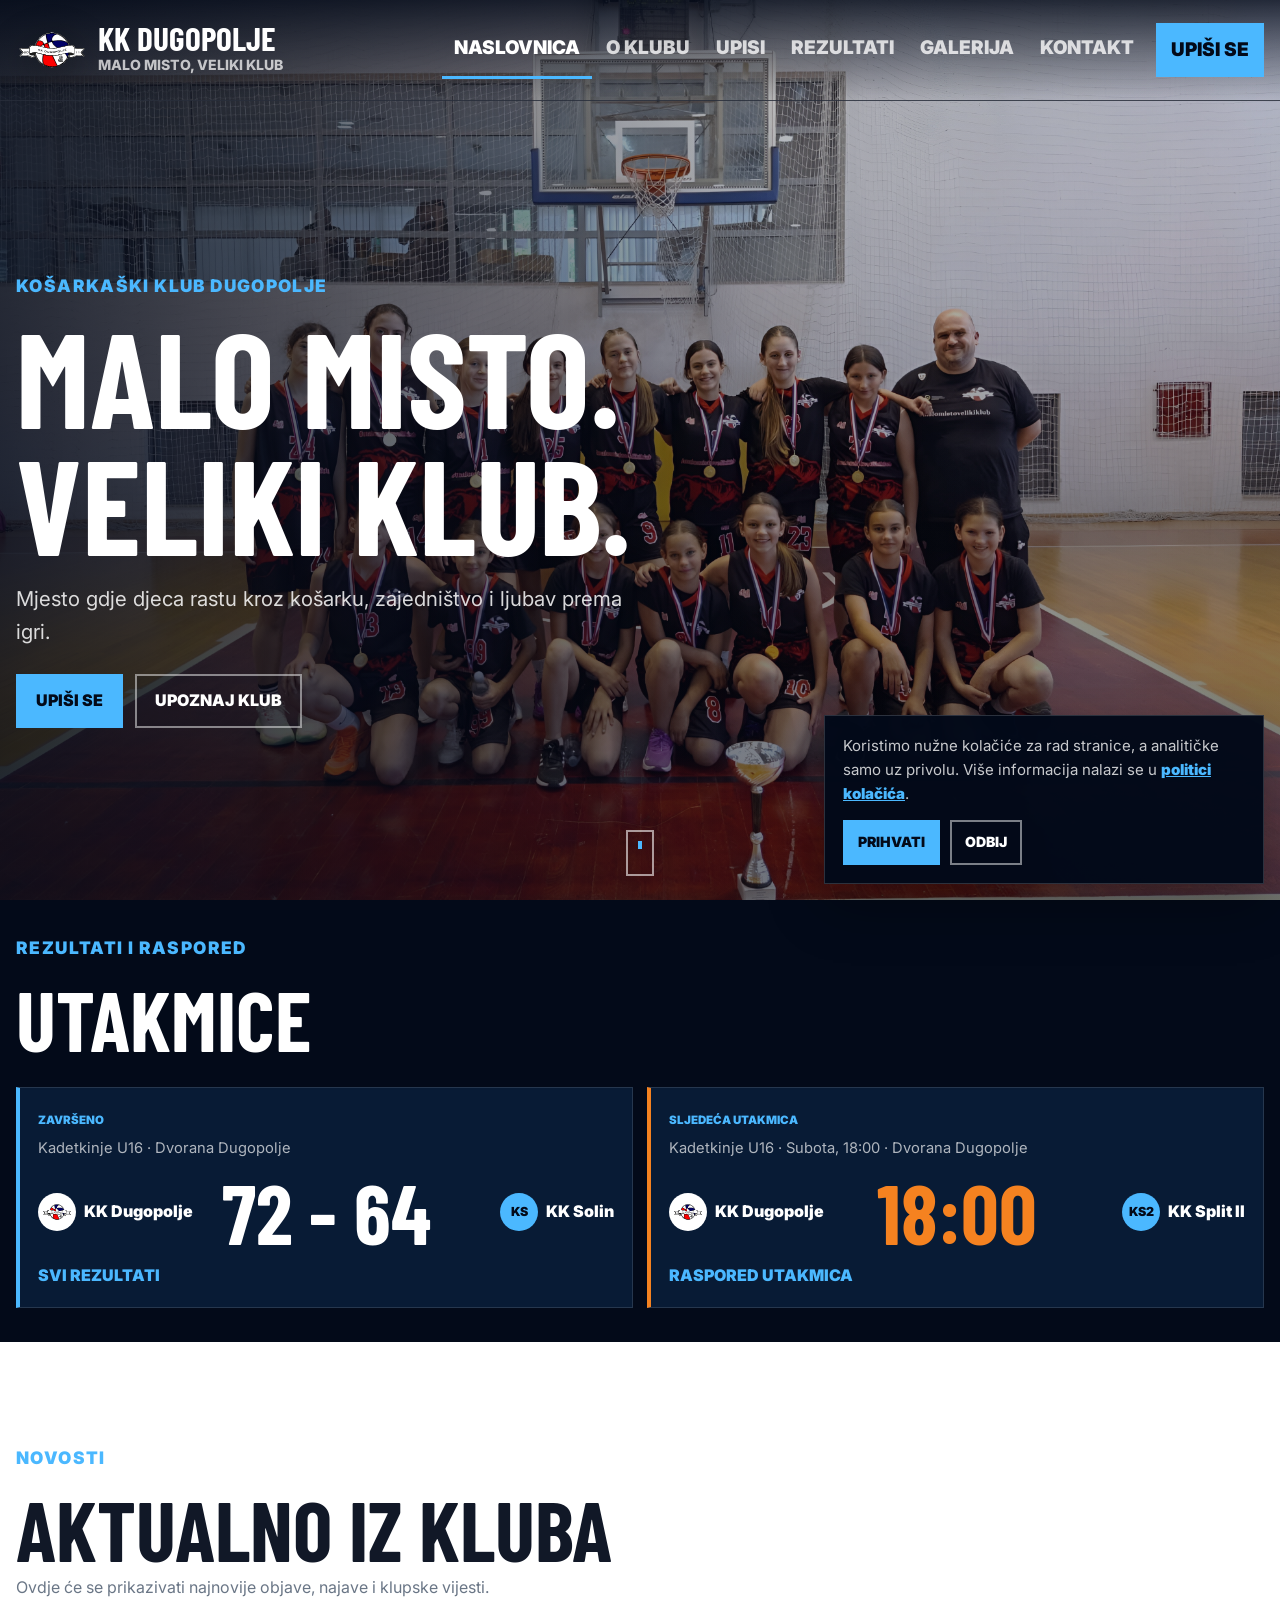
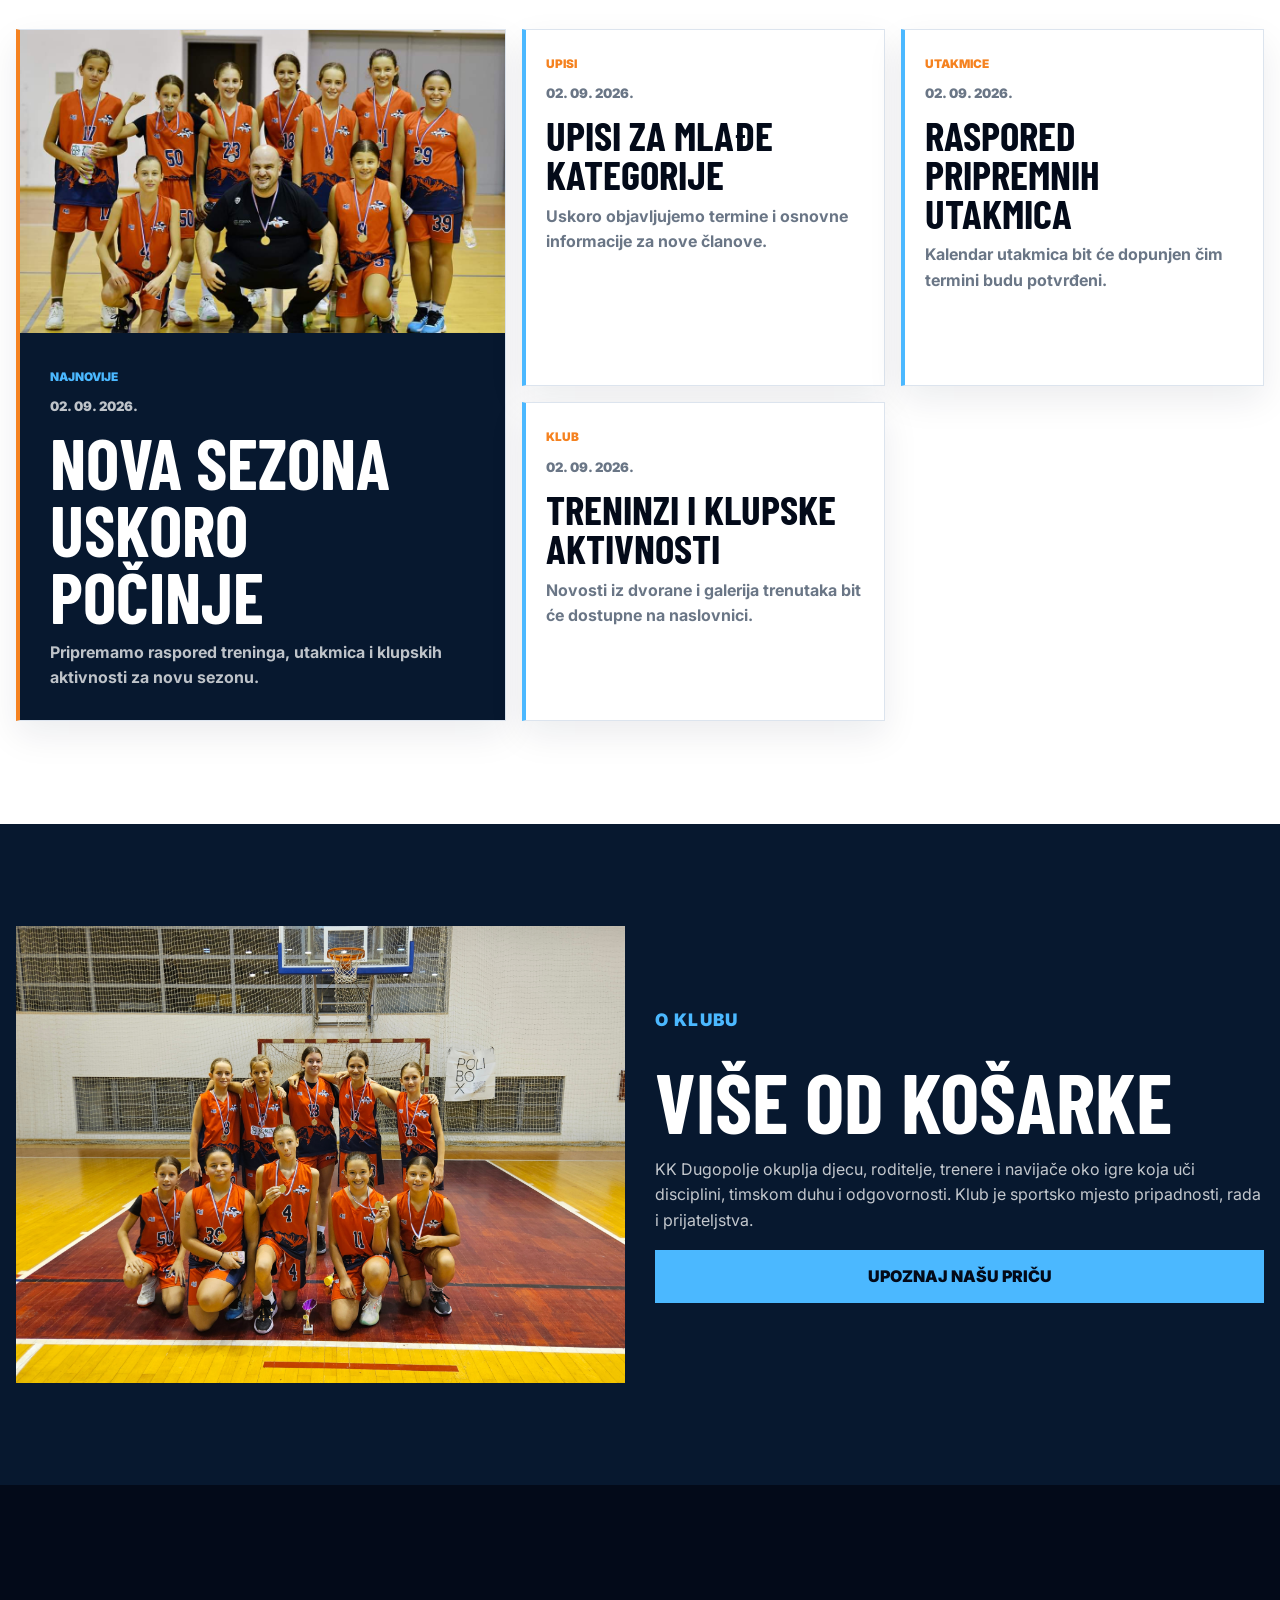
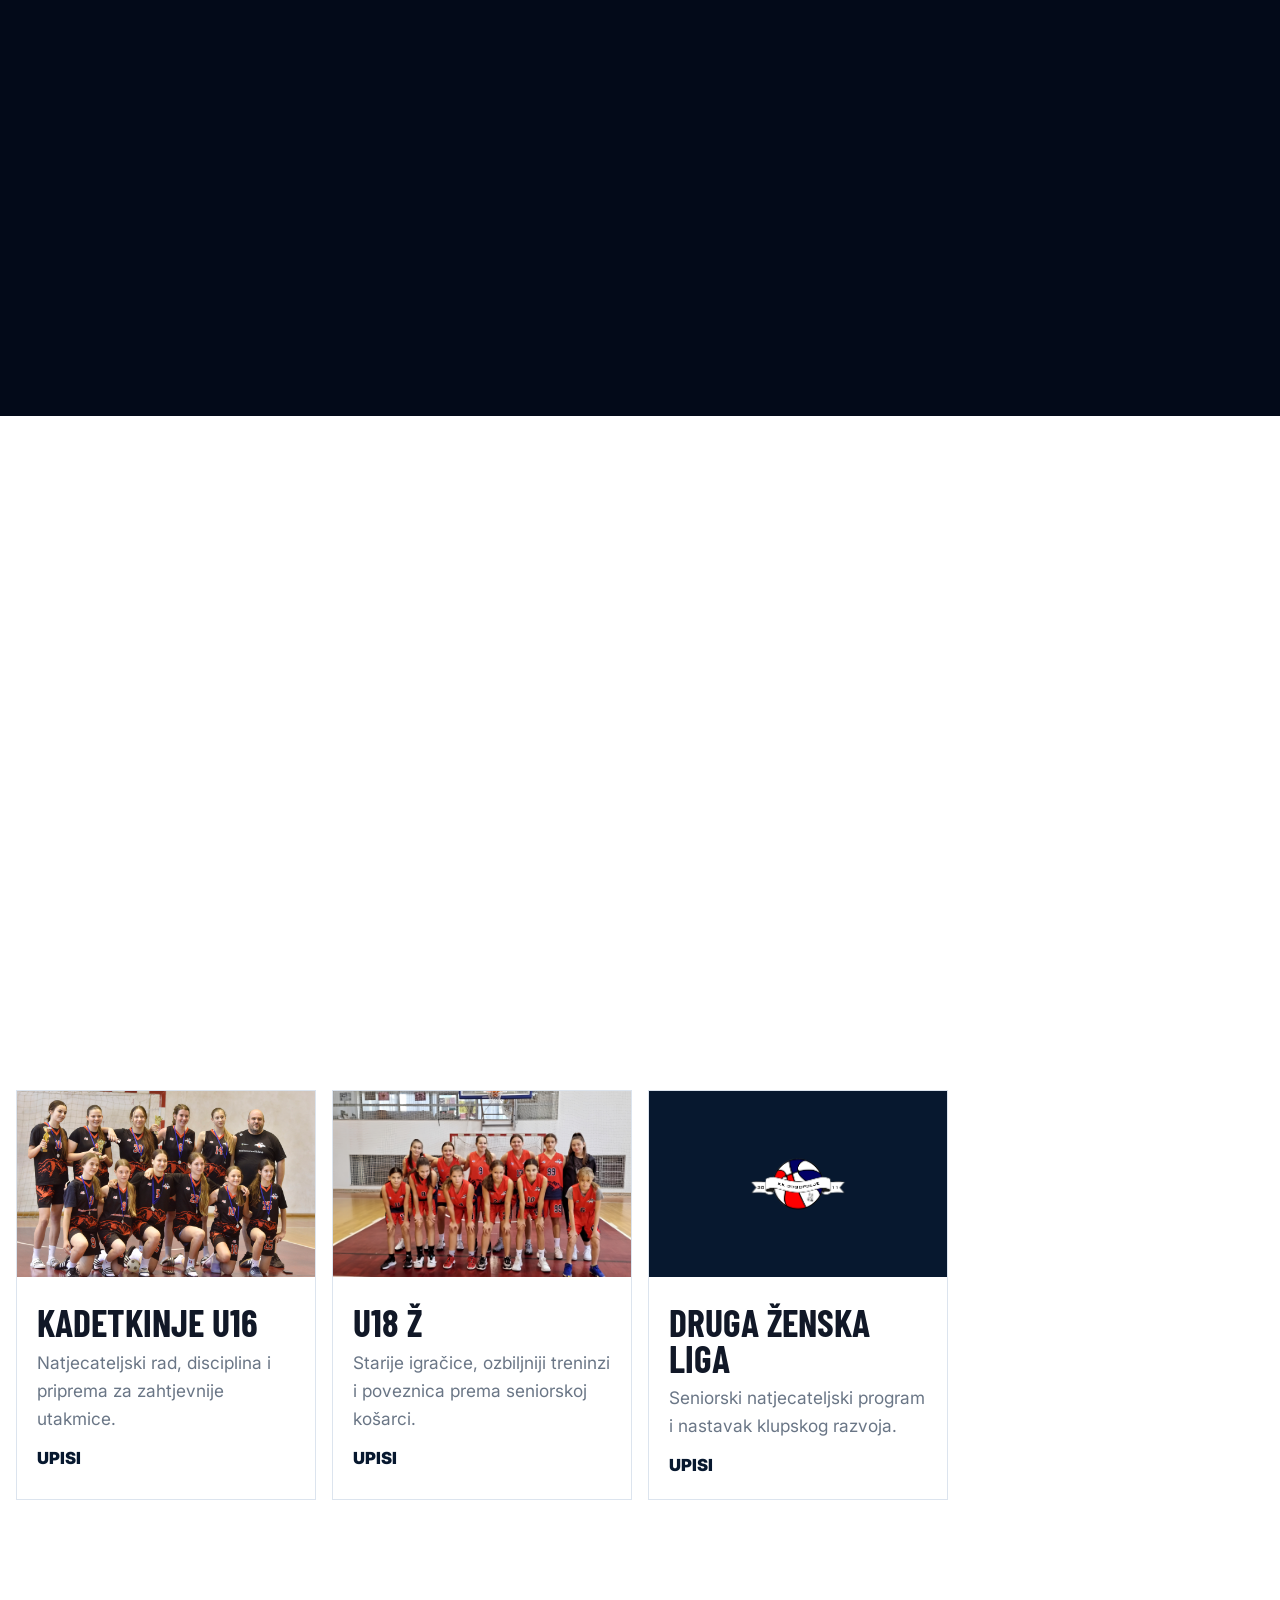
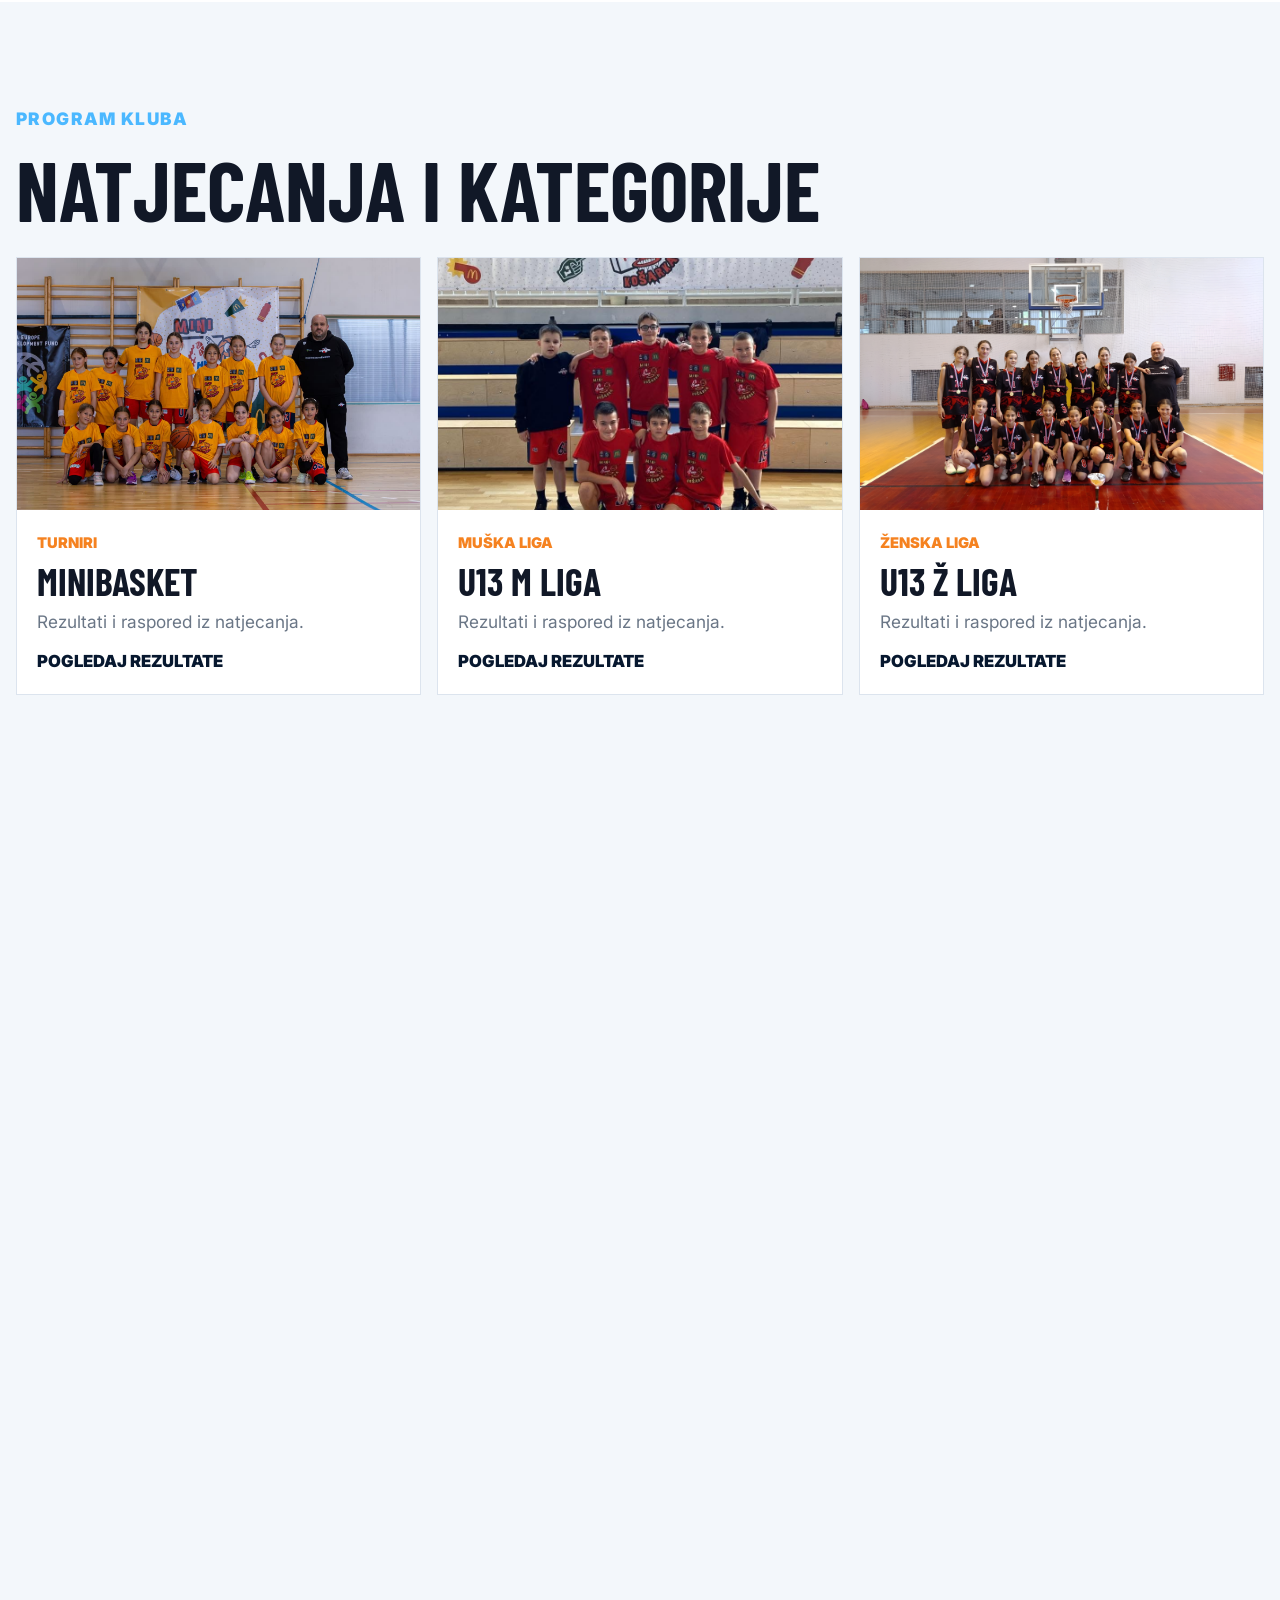
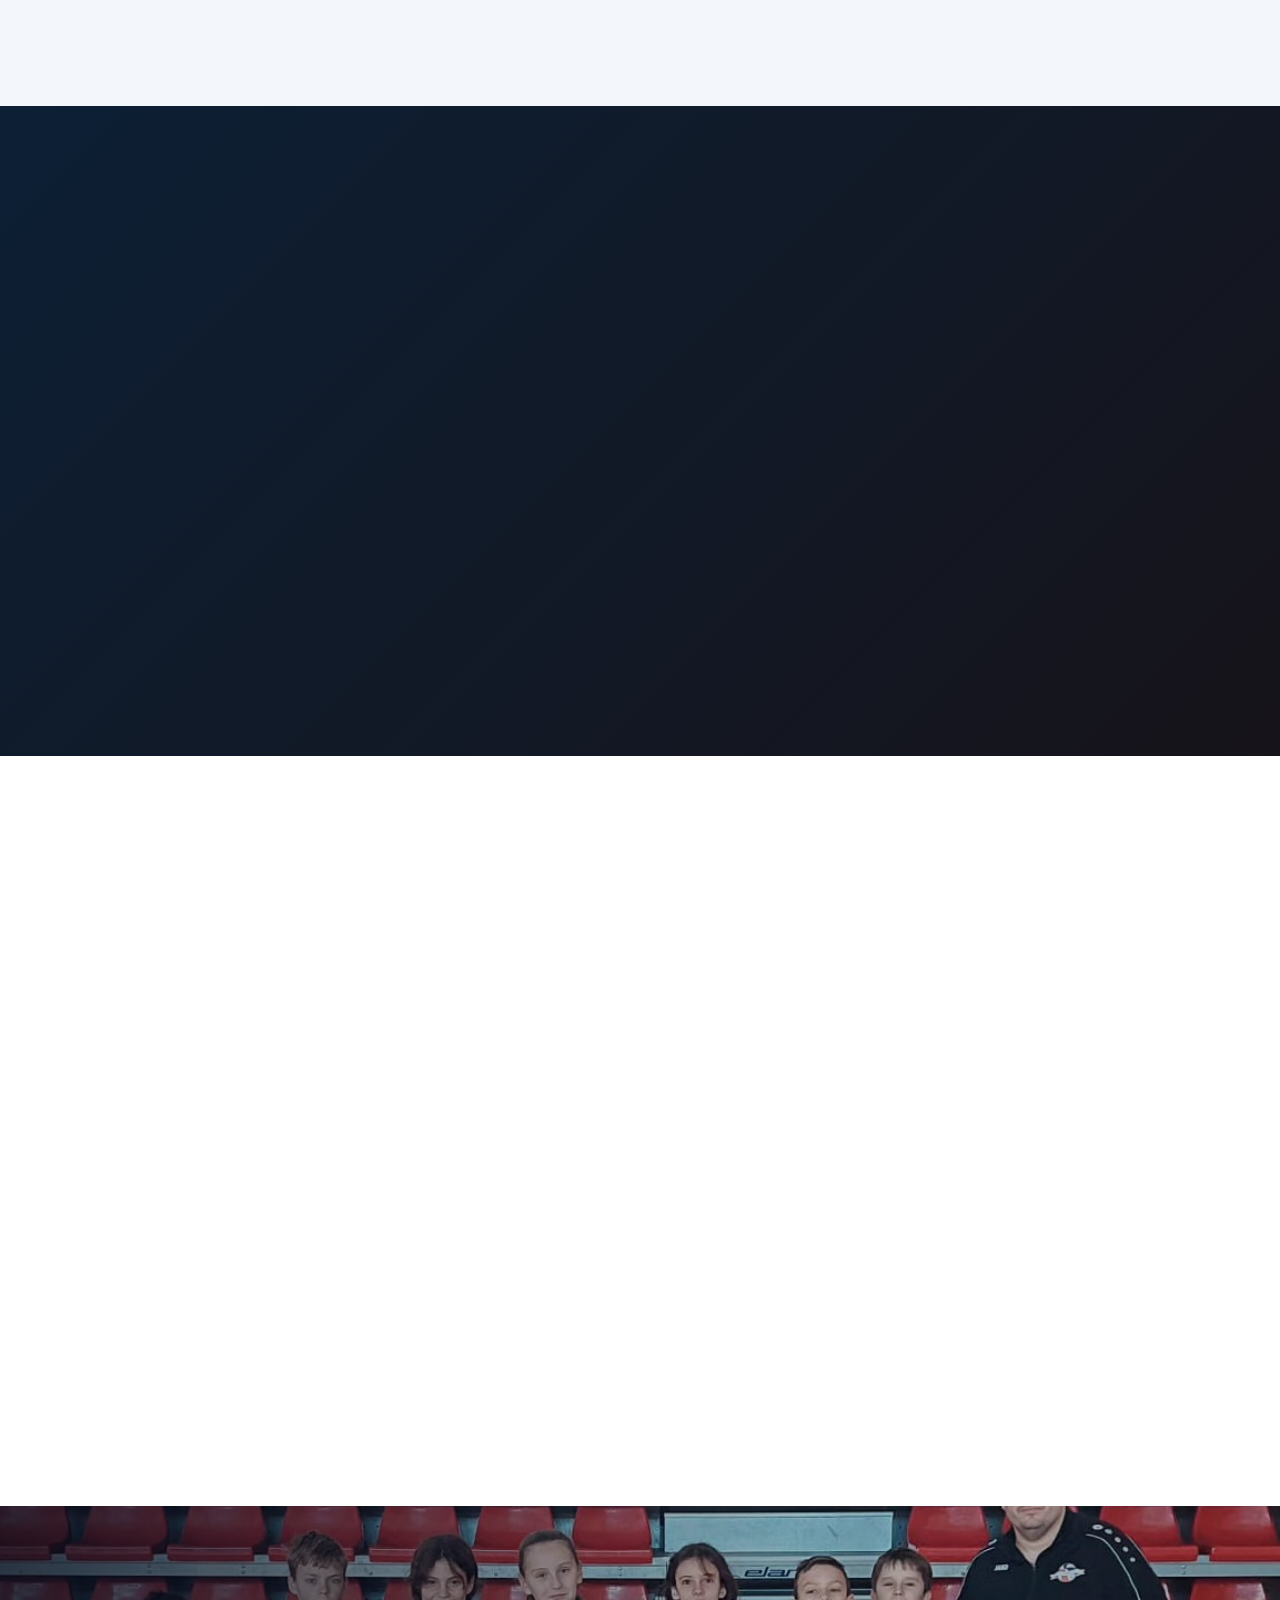
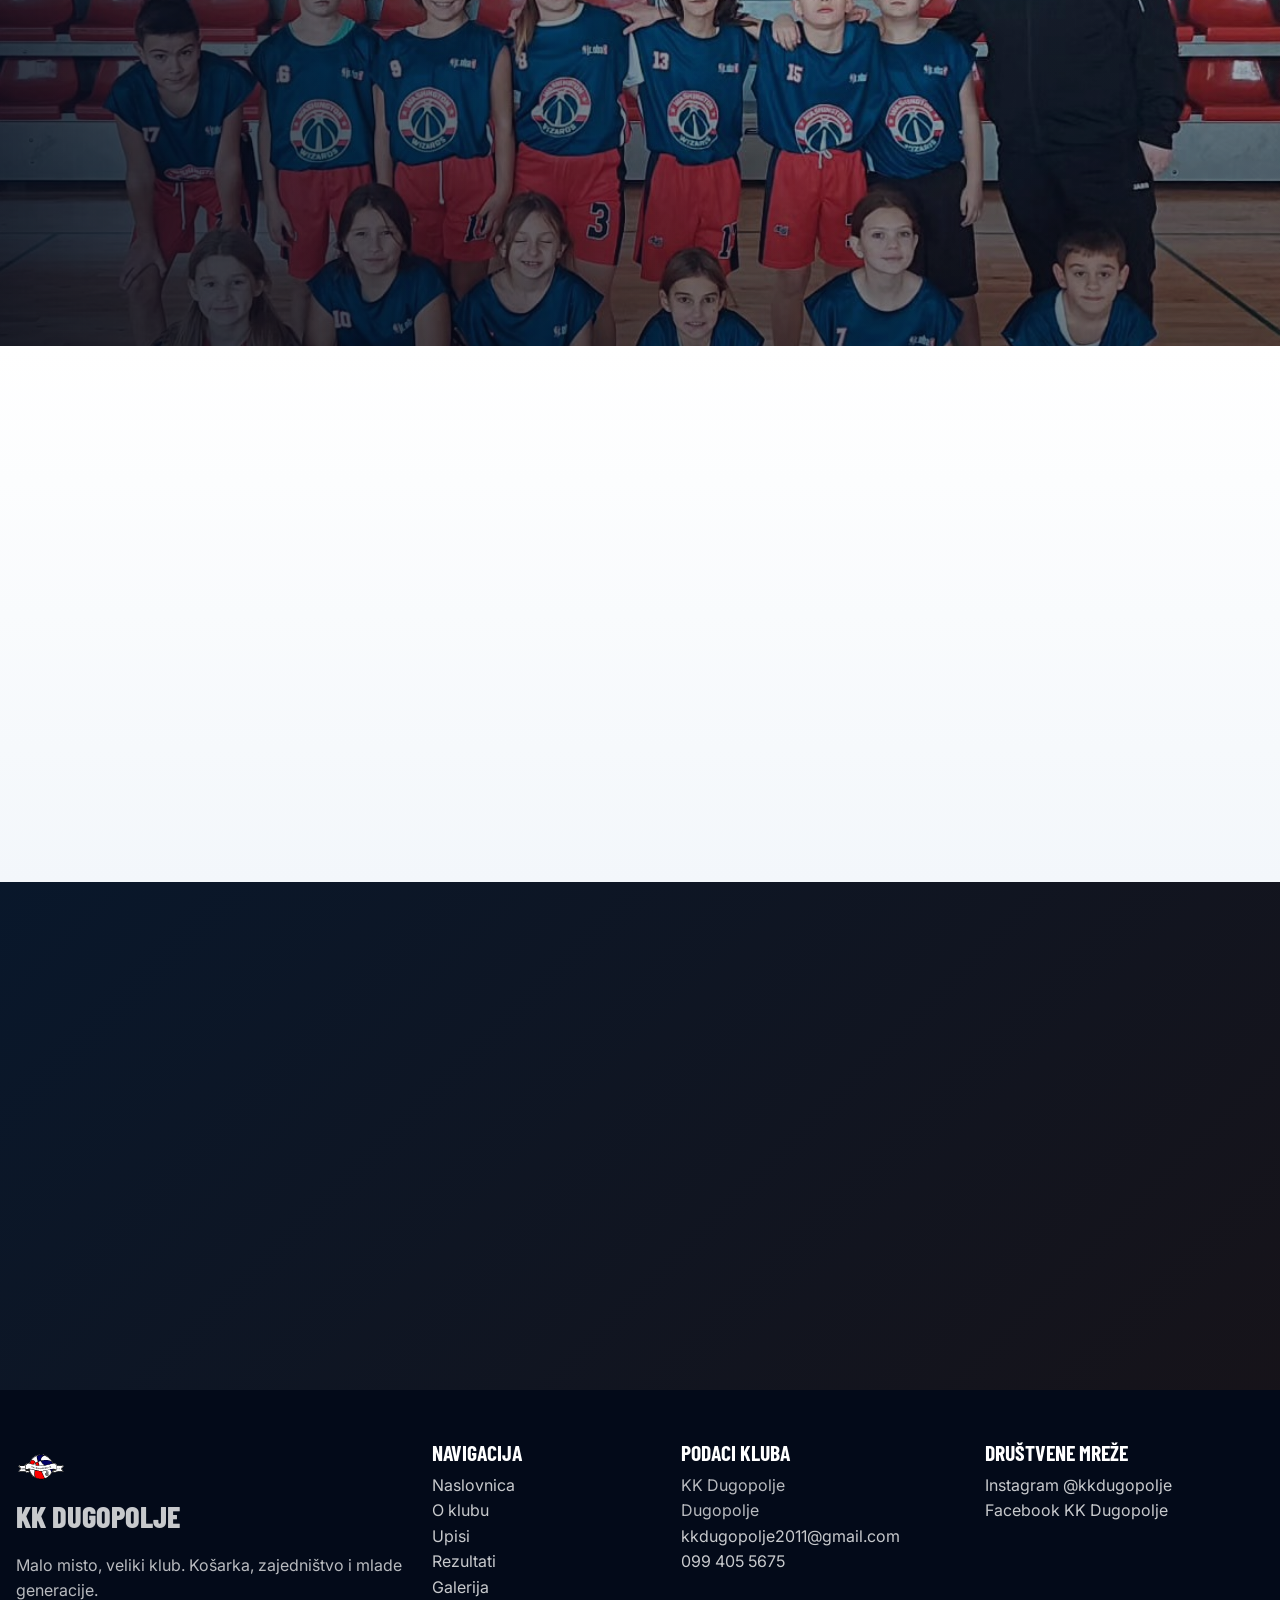
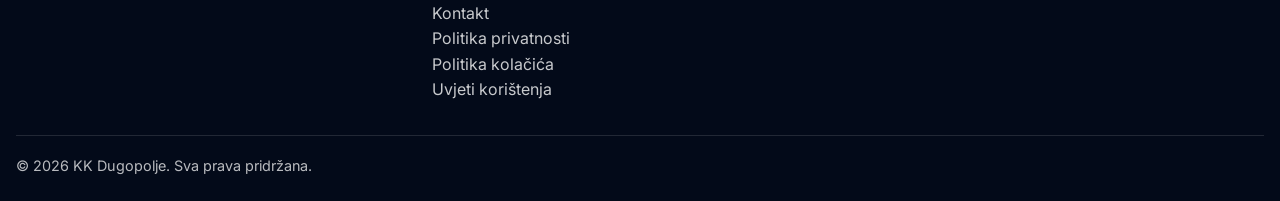
==== index.html @ 42dcc598 "Nova verzija KK Dugopolje weba" ====
﻿<!doctype html>
<html lang="hr">
  <head>
    <meta charset="utf-8">
    <meta name="viewport" content="width=device-width, initial-scale=1">
    <meta name="description" content="KK Dugopolje - malo misto, veliki klub. Službena stranica kluba, upisi, rezultati, galerija i kontakt.">
    <meta name="theme-color" content="#07182f">
    <meta property="og:title" content="KK Dugopolje | Malo misto, veliki klub">
    <meta property="og:description" content="Košarka, zajedništvo i mlade generacije u Dugopolju.">
    <meta property="og:type" content="website">
    <meta property="og:image" content="assets/images/hero slika.jpeg">
    <meta property="og:url" content="https://kkdugopolje.hr/index.html">
    <link rel="canonical" href="https://kkdugopolje.hr/index.html">
    <title>KK Dugopolje | Malo misto, veliki klub</title>
    <link rel="icon" href="assets/images/grb.svg" type="image/svg+xml">
    <link rel="apple-touch-icon" href="assets/images/grb bez pozadine.png">
    <link rel="preload" href="assets/images/hero slika.jpeg" as="image">
    <link rel="preconnect" href="https://fonts.googleapis.com">
    <link rel="preconnect" href="https://fonts.gstatic.com" crossorigin>
    <link href="https://fonts.googleapis.com/css2?family=Barlow+Condensed:wght@600;700;800&family=Inter:wght@400;500;700;800;900&display=swap" rel="stylesheet">
    <link rel="stylesheet" href="styles.css">
    <script src="script.js" defer></script>
  </head>
  <body>
    <a class="skip-link" href="#main">Preskoči na sadržaj</a>
    <header class="site-header" data-header>
      <a class="brand" href="index.html"><img src="assets/images/grb.svg" alt="" class="brand__crest"><span><strong>KK Dugopolje</strong><small>Malo misto, veliki klub</small></span></a>
      <button class="nav-toggle" type="button" data-nav-toggle aria-expanded="false" aria-controls="site-nav"><span></span><span></span><span></span><span class="sr-only">Otvori navigaciju</span></button>
      <nav class="site-nav" id="site-nav" data-nav aria-label="Glavna navigacija"><a href="index.html">Naslovnica</a><a href="o-klubu.html">O klubu</a><a href="upisi.html">Upisi</a><a href="rezultati.html">Rezultati</a><a href="galerija.html">Galerija</a><a href="kontakt.html">Kontakt</a><a class="nav-cta" href="upisi.html">Upiši se</a></nav>
    </header>
    <div class="nav-backdrop" data-nav-backdrop hidden></div>

    <main id="main">
      <section class="home-hero" aria-labelledby="hero-title">
        <div class="hero-slideshow" aria-hidden="true">
          <img src="assets/images/hero slika.jpeg" alt="" class="hero-slide active">
        </div>
        <div class="home-hero__overlay"></div>
        <div class="container home-hero__content reveal">
          <p class="eyebrow">Košarkaški klub Dugopolje</p>
          <h1 id="hero-title">Malo misto.<br>Veliki klub.</h1>
          <p>Mjesto gdje djeca rastu kroz košarku, zajedništvo i ljubav prema igri.</p>
          <div class="button-row">
            <a class="btn btn--primary" href="upisi.html">Upiši se</a>
            <a class="btn btn--outline" href="o-klubu.html">Upoznaj klub</a>
          </div>
        </div>
        <a class="scroll-cue" href="#utakmice" aria-label="Skrolaj na utakmice"><span></span></a>
      </section>

      <section class="match-strip" id="utakmice" aria-labelledby="matches-title">
        <div class="container">
          <div class="section-kicker reveal">
            <p class="eyebrow">Rezultati i raspored</p>
            <h2 id="matches-title">Utakmice</h2>
          </div>
          <div class="match-strip__grid">
            <article class="match-tile reveal">
              <span class="match-status">Završeno</span>
              <p class="match-meta">Kadetkinje U16 · Dvorana Dugopolje</p>
              <div class="teams">
                <span class="team"><span class="team-mark"><img src="assets/images/grb.svg" alt=""></span>KK Dugopolje</span>
                <strong class="score">72 - 64</strong>
                <span class="team"><span class="team-mark team-mark--text">KS</span>KK Solin</span>
              </div>
              <a class="text-link" href="rezultati.html">Svi rezultati</a>
            </article>
            <article class="match-tile match-tile--next reveal">
              <span class="match-status">Sljedeća utakmica</span>
              <p class="match-meta">Kadetkinje U16 · Subota, 18:00 · Dvorana Dugopolje</p>
              <div class="teams">
                <span class="team"><span class="team-mark"><img src="assets/images/grb.svg" alt=""></span>KK Dugopolje</span>
                <strong class="score score--date">18:00</strong>
                <span class="team"><span class="team-mark team-mark--text">KS2</span>KK Split II</span>
              </div>
              <a class="text-link" href="rezultati.html">Raspored utakmica</a>
            </article>
          </div>
        </div>
      </section>

      <section class="section news-section" aria-labelledby="news-title">
        <div class="container">
          <div class="section-kicker reveal">
            <p class="eyebrow">Novosti</p>
            <h2 id="news-title">Aktualno iz kluba</h2>
            <p>Ovdje će se prikazivati najnovije objave, najave i klupske vijesti.</p>
          </div>
          <div class="news-grid" data-news-list>
            <article class="news-card news-card--featured reveal">
              <a href="rezultati.html" aria-label="Pročitaj najnoviju novost">
                <img src="assets/images/TOP SLIKA.jpg" alt="KK Dugopolje klupski trenutak" loading="lazy">
                <div>
                  <span class="tag">Najnovije</span>
                  <time datetime="2026-09-02">02.09.2026.</time>
                  <h3>Nova sezona uskoro počinje</h3>
                  <p>Pripremamo raspored treninga, utakmica i klupskih aktivnosti za novu sezonu.</p>
                </div>
              </a>
            </article>
            <article class="news-card reveal">
              <a href="upisi.html" aria-label="Pročitaj novost o upisima">
                <span class="tag">Upisi</span>
                <time datetime="2026-09-02">02.09.2026.</time>
                <h3>Upisi za mlađe kategorije</h3>
                <p>Uskoro objavljujemo termine i osnovne informacije za nove članove.</p>
              </a>
            </article>
            <article class="news-card reveal">
              <a href="rezultati.html" aria-label="Pročitaj novost o utakmicama">
                <span class="tag">Utakmice</span>
                <time datetime="2026-09-02">02.09.2026.</time>
                <h3>Raspored pripremnih utakmica</h3>
                <p>Kalendar utakmica bit će dopunjen čim termini budu potvrđeni.</p>
              </a>
            </article>
            <article class="news-card reveal">
              <a href="galerija.html" aria-label="Pročitaj novost iz galerije">
                <span class="tag">Klub</span>
                <time datetime="2026-09-02">02.09.2026.</time>
                <h3>Treninzi i klupske aktivnosti</h3>
                <p>Novosti iz dvorane i galerija trenutaka bit će dostupne na naslovnici.</p>
              </a>
            </article>
          </div>
        </div>
      </section>

      <section class="section story-section" aria-labelledby="story-title">
        <div class="container story-grid">
          <div class="story-media reveal"><img src="assets/images/KK DG2.png" alt="Zajednička fotografija KK Dugopolje" loading="lazy"></div>
          <div class="story-copy reveal">
            <p class="eyebrow">O klubu</p>
            <h2 id="story-title">Više od košarke</h2>
            <p>KK Dugopolje okuplja djecu, roditelje, trenere i navijače oko igre koja uči disciplini, timskom duhu i odgovornosti. Klub je sportsko mjesto pripadnosti, rada i prijateljstva.</p>
            <a class="btn btn--primary" href="o-klubu.html">Upoznaj našu priču</a>
          </div>
        </div>
      </section>

      <section class="section stats-section" aria-labelledby="stats-title">
        <div class="container">
          <div class="section-kicker reveal">
            <p class="eyebrow">Brojke kluba</p>
            <h2 id="stats-title">Rast kroz rad</h2>
          </div>
          <div class="stats-grid">
            <div class="stat-card reveal"><strong data-count="2011">2011</strong><span>godina početka klupske priče</span></div>
            <div class="stat-card reveal"><strong data-count="4">4</strong><span>dobne kategorije</span></div>
          </div>
        </div>
      </section>

      <section class="section" aria-labelledby="categories-title">
        <div class="container">
          <div class="section-kicker reveal">
            <p class="eyebrow">Naše kategorije</p>
            <h2 id="categories-title">Od prvih koraka do natjecanja</h2>
          </div>
          <div class="category-grid">
            <article class="category-card reveal"><img src="assets/images/nase_ekipe_1.jpeg" alt="Minibasket ekipa KK Dugopolje" loading="lazy"><div><h3>Minibasket</h3><p>Dječaci i djevojčice koji kroz igru ulaze u prve košarkaške korake.</p><a href="upisi.html">Upisi</a></div></article>
            <article class="category-card reveal"><img src="assets/images/U13M upisi.jpeg" alt="U13 muška ekipa KK Dugopolje" loading="lazy"><div><h3>U13 M</h3><p>Muška kategorija za razvoj tehnike, timske igre i natjecateljskih navika.</p><a href="upisi.html">Upisi</a></div></article>
            <article class="category-card reveal"><img src="assets/images/nase_ekipe_3.jpeg" alt="U13 ženska ekipa KK Dugopolje" loading="lazy"><div><h3>U13 Ž</h3><p>Mlade košarkašice kroz treninge, utakmice i zajednički rad.</p><a href="upisi.html">Upisi</a></div></article>
            <article class="category-card reveal"><img src="assets/images/nase_ekipe_3.jpeg" alt="U14 ženska ekipa KK Dugopolje" loading="lazy"><div><h3>U14 Ž</h3><p>Ženska liga za igračice koje grade sigurnost, odgovornost i ritam igre.</p><a href="upisi.html">Upisi</a></div></article>
            <article class="category-card reveal"><img src="assets/images/nase_ekipe_4.jpg" alt="Kadetkinje U16 ekipa KK Dugopolje" loading="lazy"><div><h3>Kadetkinje U16</h3><p>Natjecateljski rad, disciplina i priprema za zahtjevnije utakmice.</p><a href="upisi.html">Upisi</a></div></article>
            <article class="category-card reveal"><img src="assets/images/nase_ekipe_5.png" alt="U18 ženska ekipa KK Dugopolje" loading="lazy"><div><h3>U18 Ž</h3><p>Starije igračice, ozbiljniji treninzi i poveznica prema seniorskoj košarci.</p><a href="upisi.html">Upisi</a></div></article>
            <article class="category-card category-card--logo reveal"><img src="assets/images/grb bez pozadine.png" alt="Logo KK Dugopolje" loading="lazy"><div><h3>Druga ženska liga</h3><p>Seniorski natjecateljski program i nastavak klupskog razvoja.</p><a href="upisi.html">Upisi</a></div></article>
          </div>
        </div>
      </section>

      <section class="section section--soft" aria-labelledby="competitions-title">
        <div class="container">
          <div class="section-kicker reveal">
            <p class="eyebrow">Program kluba</p>
            <h2 id="competitions-title">Natjecanja i kategorije</h2>
          </div>
          <div class="competition-grid">
            <article class="competition-card reveal">
              <img src="assets/images/nase_ekipe_1.jpeg" alt="Minibasket ekipa KK Dugopolje" loading="lazy">
              <div><span class="tag">Turniri</span><h3>Minibasket</h3><p>Rezultati i raspored iz natjecanja.</p><a href="rezultati.html">Pogledaj rezultate</a></div>
            </article>
            <article class="competition-card reveal">
              <img src="assets/images/U13M upisi.jpeg" alt="U13 muška ekipa KK Dugopolje" loading="lazy">
              <div><span class="tag">Muška liga</span><h3>U13 M liga</h3><p>Rezultati i raspored iz natjecanja.</p><a href="rezultati.html">Pogledaj rezultate</a></div>
            </article>
            <article class="competition-card reveal">
              <img src="assets/images/nase_ekipe_3.jpeg" alt="U13 ženska ekipa KK Dugopolje" loading="lazy">
              <div><span class="tag">Ženska liga</span><h3>U13 Ž liga</h3><p>Rezultati i raspored iz natjecanja.</p><a href="rezultati.html">Pogledaj rezultate</a></div>
            </article>
            <article class="competition-card reveal">
              <img src="assets/images/nase_ekipe_3.jpeg" alt="U14 ženska ekipa KK Dugopolje" loading="lazy">
              <div><span class="tag">Ženska liga</span><h3>U14 Ž liga</h3><p>Rezultati i raspored iz natjecanja.</p><a href="rezultati.html">Pogledaj rezultate</a></div>
            </article>
            <article class="competition-card reveal">
              <img src="assets/images/nase_ekipe_4.jpg" alt="Kadetkinje U16 ekipa KK Dugopolje" loading="lazy">
              <div><span class="tag">Ženska liga</span><h3>Kadetkinje U16 liga</h3><p>Rezultati i raspored iz natjecanja.</p><a href="rezultati.html">Pogledaj rezultate</a></div>
            </article>
            <article class="competition-card reveal">
              <img src="assets/images/nase_ekipe_5.png" alt="U18 ženska ekipa KK Dugopolje" loading="lazy">
              <div><span class="tag">Ženska liga</span><h3>U18 Ž liga</h3><p>Rezultati i raspored iz natjecanja.</p><a href="rezultati.html">Pogledaj rezultate</a></div>
            </article>
            <article class="competition-card competition-card--logo reveal">
              <img src="assets/images/grb bez pozadine.png" alt="Logo KK Dugopolje" loading="lazy">
              <div><span class="tag">Ženska liga</span><h3>Druga ženska liga</h3><p>Rezultati i raspored iz natjecanja.</p><a href="rezultati.html">Pogledaj rezultate</a></div>
            </article>
          </div>
        </div>
      </section>

      <section class="section achievements-section" aria-labelledby="achievements-title">
        <div class="container">
          <div class="achievements-heading reveal">
            <p class="eyebrow">Rezultati i pohvale</p>
            <h2 id="achievements-title">Sezone za pamćenje</h2>
          </div>
          <div class="achievement-podium" aria-label="Najbolji rezultati KK Dugopolje">
            <article class="achievement-card achievement-card--second reveal">
              <span class="achievement-medal">2.</span>
              <div><span class="tag">Sezona 2023/2024</span><h3>U13</h3><p>2. mjesto u RH</p></div>
            </article>
            <article class="achievement-card achievement-card--third reveal">
              <span class="achievement-medal">3.</span>
              <div><span class="tag">Sezona 2022/2023</span><h3>U12</h3><p>3. mjesto u RH</p></div>
            </article>
            <article class="achievement-card achievement-card--fourth reveal">
              <span class="achievement-medal">4.</span>
              <div><span class="tag">Sezona 2025/2026</span><h3>U13</h3><p>4. mjesto u RH</p></div>
            </article>
          </div>
          <div class="achievement-note reveal">
            <img src="assets/images/grb bez pozadine.png" alt="" loading="lazy">
            <div>
              <span class="tag">Hrvatska reprezentacija</span>
              <h3>Članice i treneri na reprezentativnim popisima</h3>
              <p>Naše članice i treneri nalaze se na popisima Hrvatske košarkaške reprezentacije.</p>
            </div>
          </div>
        </div>
      </section>
      <section class="section gallery-preview" aria-labelledby="gallery-title">
        <div class="container">
          <div class="section-kicker reveal">
            <p class="eyebrow">Galerija</p>
            <h2 id="gallery-title">Treninzi, utakmice i klupski trenuci</h2>
          </div>
          <div class="gallery-preview__grid">
            <a class="gallery-shot gallery-shot--large reveal" href="galerija.html"><img src="assets/images/TOP SLIKA.jpg" alt="Klupski trenutak KK Dugopolje" loading="lazy"><span>Pogledaj galeriju</span></a>
            <a class="gallery-shot reveal" href="galerija.html"><img src="assets/images/stipe8.jpg" alt="Trening KK Dugopolje" loading="lazy"><span>Treninzi</span></a>
            <a class="gallery-shot reveal" href="galerija.html"><img src="assets/images/PRIJATE2.jpg" alt="Prijateljska utakmica KK Dugopolje" loading="lazy"><span>Utakmice</span></a>
            <a class="gallery-shot reveal" href="galerija.html"><img src="assets/images/SVI SKUPA CURE.jpg" alt="Košarkašice KK Dugopolje" loading="lazy"><span>Ekipa</span></a>
          </div>
        </div>
      </section>

      <section class="section cta-section" aria-labelledby="cta-title">
        <img src="assets/images/JUNIOR NBA.jpg" alt="" loading="lazy">
        <div class="container cta-section__content reveal">
          <p class="eyebrow">Upisi</p>
          <h2 id="cta-title">Postani dio ekipe</h2>
          <p>Prvi trening je najbolji način da upoznaš klub, trenere i svoju novu ekipu.</p>
          <div class="button-row">
            <a class="btn btn--primary" href="upisi.html">Prijavi se</a>
            <a class="btn btn--outline" href="kontakt.html">Kontaktiraj nas</a>
          </div>
        </div>
      </section>

      <section class="section section--compact sponsor-section" aria-labelledby="sponsors-title">
        <div class="container">
          <div class="section-kicker reveal">
            <p class="eyebrow">Podrška klubu</p>
            <h2 id="sponsors-title">Sponzori</h2>
          </div>
          <div class="sponsor-grid" aria-label="Sponzori KK Dugopolje">
            <article class="sponsor-card reveal">
              <div class="sponsor-logo sponsor-logo--zorina"><img src="assets/images/sponsors/zorina-mast.png" alt="Zorina mast"></div>
              <h3>Zorina mast</h3>
            </article>
            <article class="sponsor-card reveal">
              <div class="sponsor-logo sponsor-logo--dugopolje"><img src="assets/images/sponsors/opcina-dugopolje.png" alt="Općina Dugopolje"></div>
              <h3>Općina Dugopolje</h3>
            </article>
            <article class="sponsor-card reveal">
              <div class="sponsor-logo sponsor-logo--tz"><img src="assets/images/sponsors/tz-dugopolje.webp" alt="Turistička zajednica Općine Dugopolje"></div>
              <h3>Turistička zajednica Općine Dugopolje</h3>
            </article>
            <article class="sponsor-card reveal">
              <div class="sponsor-logo sponsor-logo--county"><img src="assets/images/sponsors/splitsko-dalmatinska-zupanija.svg" alt="Splitsko-dalmatinska županija"></div>
              <h3>Splitsko-dalmatinska županija</h3>
            </article>
            <article class="sponsor-card reveal">
              <div class="sponsor-logo sponsor-logo--brainit"><img src="assets/images/sponsors/brainit.png" alt="BrainIT"></div>
              <h3>BrainIT</h3>
            </article>
          </div>
        </div>
      </section>

      <section class="section social-section" aria-labelledby="social-title">
        <div class="container">
          <div class="section-kicker social-kicker reveal">
            <p class="eyebrow">Društvene mreže</p>
            <h2 id="social-title">Pratite nas na društvenim mrežama</h2>
          </div>
          <div class="social-links reveal">
            <a class="social-link social-link--instagram" href="https://www.instagram.com/kkdugopolje/" target="_blank" rel="noreferrer" aria-label="Instagram KK Dugopolje">
              <span class="social-link__icon" aria-hidden="true">
                <svg viewBox="0 0 24 24" focusable="false">
                  <rect x="3" y="3" width="18" height="18" rx="5"></rect>
                  <circle cx="12" cy="12" r="4"></circle>
                  <circle cx="17.5" cy="6.5" r="1"></circle>
                </svg>
              </span>
              <span>Instagram</span>
            </a>
            <a class="social-link social-link--facebook" href="https://www.facebook.com/search/top?q=KK%20Dugopolje" target="_blank" rel="noreferrer" aria-label="Facebook KK Dugopolje">
              <span class="social-link__icon" aria-hidden="true">
                <svg viewBox="0 0 24 24" focusable="false">
                  <path d="M14 8h3V4h-3c-3 0-5 2-5 5v2H6v4h3v6h4v-6h3l1-4h-4V9c0-.6.4-1 1-1Z"></path>
                </svg>
              </span>
              <span>Facebook</span>
            </a>
          </div>
        </div>
      </section>
    </main>

    <footer class="site-footer">
      <div class="container footer-grid">
        <div><a class="footer-brand" href="index.html"><img src="assets/images/grb.svg" alt="">KK Dugopolje</a><p>Malo misto, veliki klub. Košarka, zajedništvo i mlade generacije.</p></div>
        <nav aria-label="Footer navigacija"><h2>Navigacija</h2><a href="index.html">Naslovnica</a><a href="o-klubu.html">O klubu</a><a href="upisi.html">Upisi</a><a href="rezultati.html">Rezultati</a><a href="galerija.html">Galerija</a><a href="kontakt.html">Kontakt</a><a href="politika-privatnosti.html">Politika privatnosti</a><a href="politika-kolacica.html">Politika kolačića</a><a href="uvjeti-koristenja.html">Uvjeti korištenja</a></nav>
        <div><h2>Podaci kluba</h2><p>KK Dugopolje</p><p>Dugopolje</p><p><a href="mailto:kkdugopolje2011@gmail.com">kkdugopolje2011@gmail.com</a></p><p><a href="tel:+385994055675">099 405 5675</a></p></div>
        <div><h2>Društvene mreže</h2><p><a href="https://www.instagram.com/kkdugopolje/" target="_blank" rel="noreferrer">Instagram @kkdugopolje</a></p><p><a href="https://www.facebook.com/search/top?q=KK%20Dugopolje" target="_blank" rel="noreferrer">Facebook KK Dugopolje</a></p></div>
      </div>
      <div class="container footer-bottom"><p>&copy; 2026 KK Dugopolje. Sva prava pridržana.</p></div>
    </footer>
  </body>
</html>
---- styles.css ----
/* 1. Reset i osnovni stilovi */
:root {
  --color-primary: #07182f;
  --color-primary-dark: #030a19;
  --color-primary-mid: #0d2547;
  --color-accent: #4bb8ff;
  --color-accent-strong: #f58220;
  --color-light: #ffffff;
  --color-soft: #f3f7fb;
  --color-muted: #6a7686;
  --color-border: #dce4ee;
  --color-ink: #111827;
  --font-heading: "Barlow Condensed", "Arial Narrow", Arial, sans-serif;
  --font-body: "Inter", Arial, sans-serif;
  --container-width: 1280px;
  --header-height: 92px;
  --radius: 6px;
  --transition: 180ms ease;
}

* { box-sizing: border-box; }
html { scroll-behavior: smooth; }
body {
  margin: 0;
  color: var(--color-ink);
  background: var(--color-light);
  font-family: var(--font-body);
  line-height: 1.6;
}
body.nav-open { overflow: hidden; }
img { display: block; width: 100%; max-width: 100%; }
a { color: inherit; }
button, input, textarea { font: inherit; }
[hidden] { display: none !important; }

/* 2. Tipografija */
h1, h2, h3 {
  font-family: var(--font-heading);
  margin: 0;
  color: inherit;
  line-height: 0.95;
  letter-spacing: 0;
  text-transform: uppercase;
}
h1 { font-size: clamp(3.3rem, 13vw, 8.8rem); }
h2 { font-size: clamp(2.5rem, 7vw, 5.2rem); }
h3 { font-size: clamp(1.55rem, 3.5vw, 2.35rem); }
p { margin: 0; }
.eyebrow {
  margin-bottom: 12px;
  color: var(--color-accent);
  font-size: clamp(0.92rem, 1.4vw, 1.08rem);
  font-weight: 900;
  letter-spacing: 0.08em;
  text-transform: uppercase;
}
.tag {
  color: var(--color-accent-strong);
  font-size: 0.74rem;
  font-weight: 900;
  text-transform: uppercase;
}

/* 3. Layout i container */
.container {
  width: min(var(--container-width), calc(100% - 32px));
  margin-inline: auto;
}
.section { padding: clamp(66px, 8vw, 116px) 0; }
.section--compact { padding: clamp(44px, 5.5vw, 76px) 0; }
.section--soft { background: var(--color-soft); }
.section-kicker {
  display: grid;
  gap: 6px;
  margin-bottom: 28px;
}
.section-kicker p:not(.eyebrow) { max-width: 720px; color: var(--color-muted); }
.section-kicker--spaced { margin-top: 58px; }
.split-feature, .story-grid, .form-layout, .contact-grid {
  display: grid;
  gap: 30px;
}
.rich-text {
  display: grid;
  gap: 16px;
  max-width: 780px;
  color: #3f4d5c;
  font-size: 1.05rem;
}
.lead-copy {
  color: #263548;
  font-size: clamp(1.08rem, 1.6vw, 1.28rem);
  font-weight: 700;
  line-height: 1.68;
}
.two-card-grid, .category-grid, .competition-grid, .team-grid, .representatives-grid, .stats-grid, .results-grid, .faq-grid, .news-grid, .sponsor-grid {
  display: grid;
  gap: 16px;
}

/* 4. Header i navigacija */
.skip-link, .sr-only {
  position: absolute;
  width: 1px;
  height: 1px;
  overflow: hidden;
  clip: rect(0, 0, 0, 0);
}
.skip-link:focus {
  z-index: 200;
  width: auto;
  height: auto;
  clip: auto;
  left: 16px;
  top: 16px;
  padding: 10px 14px;
  color: var(--color-primary-dark);
  background: var(--color-accent);
}
.site-header {
  position: fixed;
  inset: 0 0 auto;
  z-index: 90;
  min-height: var(--header-height);
  display: flex;
  align-items: center;
  justify-content: space-between;
  gap: 18px;
  padding: 14px max(16px, calc((100% - var(--container-width)) / 2));
  color: var(--color-light);
  background: linear-gradient(180deg, rgba(3, 10, 25, 0.82), rgba(3, 10, 25, 0));
  border-bottom: 1px solid rgba(255, 255, 255, 0.12);
  transition: background var(--transition), border-color var(--transition), box-shadow var(--transition);
}
.site-header.is-scrolled, .site-header.is-open {
  background: rgba(3, 10, 25, 0.98);
  border-bottom-color: rgba(255, 255, 255, 0.12);
  box-shadow: 0 12px 36px rgba(0, 0, 0, 0.26);
}
.brand {
  display: inline-flex;
  align-items: center;
  gap: 10px;
  min-width: 0;
  color: var(--color-light);
  text-decoration: none;
}
.brand__crest {
  width: 72px;
  height: 72px;
  object-fit: contain;
  flex: 0 0 auto;
  filter: drop-shadow(0 8px 18px rgba(0, 0, 0, 0.32));
}
.brand strong {
  display: block;
  font-family: var(--font-heading);
  font-size: clamp(1.75rem, 2.6vw, 2.25rem);
  line-height: 0.9;
  text-transform: uppercase;
}
.brand small {
  display: block;
  color: rgba(255, 255, 255, 0.72);
  font-size: clamp(0.78rem, 1.1vw, 0.95rem);
  font-weight: 800;
  text-transform: uppercase;
}
.site-nav {
  position: fixed;
  inset: var(--header-height) 0 auto auto;
  width: min(420px, 100%);
  min-height: calc(100vh - var(--header-height));
  display: grid;
  align-content: start;
  gap: 4px;
  padding: 20px;
  color: var(--color-light);
  background: var(--color-primary-dark);
  transform: translateX(100%);
  transition: transform 240ms ease;
}
.site-nav.is-open { transform: translateX(0); }
.site-nav a {
  position: relative;
  padding: 15px 14px;
  color: rgba(255, 255, 255, 0.78);
  font-size: 1.18rem;
  font-weight: 900;
  text-decoration: none;
  text-transform: uppercase;
  border-left: 3px solid transparent;
}
.site-nav a:hover, .site-nav a:focus-visible, .site-nav a.active {
  color: var(--color-light);
  border-left-color: var(--color-accent);
  outline: none;
}
.nav-cta {
  margin-top: 8px;
  color: var(--color-primary-dark) !important;
  background: var(--color-accent);
  border-left: 0 !important;
  text-align: center;
}
.nav-toggle {
  position: relative;
  z-index: 92;
  display: grid;
  gap: 5px;
  width: 54px;
  min-height: 54px;
  padding: 14px;
  border: 1px solid rgba(255, 255, 255, 0.28);
  color: var(--color-light);
  background: rgba(255, 255, 255, 0.08);
  cursor: pointer;
}
.nav-toggle span:not(.sr-only) {
  display: block;
  height: 2px;
  background: currentColor;
  transition: transform var(--transition), opacity var(--transition);
}
.nav-toggle[aria-expanded="true"] span:nth-child(1) { transform: translateY(7px) rotate(45deg); }
.nav-toggle[aria-expanded="true"] span:nth-child(2) { opacity: 0; }
.nav-toggle[aria-expanded="true"] span:nth-child(3) { transform: translateY(-7px) rotate(-45deg); }
.nav-backdrop {
  position: fixed;
  inset: var(--header-height) 0 0;
  z-index: 80;
  background: rgba(3, 10, 25, 0.64);
}

/* 5. Gumbi */
.button-row { display: flex; flex-wrap: wrap; gap: 12px; }
.btn {
  display: inline-flex;
  align-items: center;
  justify-content: center;
  min-height: 48px;
  padding: 12px 18px;
  border: 2px solid transparent;
  color: inherit;
  font-weight: 900;
  text-decoration: none;
  text-transform: uppercase;
  transition: transform var(--transition), background var(--transition), border-color var(--transition);
}
.btn:hover, .btn:focus-visible { transform: translateY(-2px); outline: 3px solid rgba(75, 184, 255, 0.28); }
.btn--primary { color: var(--color-primary-dark); background: var(--color-accent); }
.btn--outline { color: var(--color-light); border-color: rgba(255, 255, 255, 0.48); background: rgba(3, 10, 25, 0.14); }
.btn--dark { color: var(--color-light); background: var(--color-primary-dark); }
.text-link {
  color: var(--color-accent);
  font-weight: 900;
  text-decoration: none;
  text-transform: uppercase;
}
.text-link:hover, .text-link:focus-visible { color: var(--color-accent-strong); outline: none; }

/* 6. Hero */
.home-hero, .page-hero {
  position: relative;
  display: grid;
  align-items: center;
  min-height: 100svh;
  color: var(--color-light);
  overflow: hidden;
  background: var(--color-primary-dark);
}
.page-hero { min-height: 58svh; padding-top: var(--header-height); }
.hero-slideshow, .hero-slide, .page-hero > img, .cta-section > img {
  position: absolute;
  inset: 0;
  width: 100%;
  height: 100%;
  object-fit: cover;
}
.hero-slide {
  opacity: 0;
  object-position: 66% center;
  transition: opacity 800ms ease, transform 4200ms ease;
}
.hero-slide.active { opacity: 1; transform: scale(1.035); }
.home-hero__overlay, .page-hero::after, .cta-section::after {
  content: "";
  position: absolute;
  inset: 0;
  background:
    linear-gradient(90deg, rgba(3, 10, 25, 0.78), rgba(3, 10, 25, 0.16) 62%),
    linear-gradient(0deg, rgba(3, 10, 25, 0.48), rgba(3, 10, 25, 0.08));
}
.home-hero__content, .page-hero__content {
  position: relative;
  z-index: 1;
  padding-top: calc(var(--header-height) + 26px);
}
.home-hero__content.reveal,
.page-hero__content.reveal {
  opacity: 1;
  transform: none;
}
.home-hero__content p:not(.eyebrow) {
  max-width: 570px;
  margin: 16px 0 26px;
  color: rgba(255, 255, 255, 0.84);
  font-size: clamp(1rem, 2.4vw, 1.28rem);
}
.page-hero__content p:not(.eyebrow) { color: rgba(255, 255, 255, 0.8); }
.scroll-cue {
  position: absolute;
  z-index: 2;
  left: 50%;
  bottom: 24px;
  width: 28px;
  height: 46px;
  border: 2px solid rgba(255, 255, 255, 0.58);
  transform: translateX(-50%);
}
.scroll-cue span {
  display: block;
  width: 4px;
  height: 8px;
  margin: 9px auto 0;
  background: var(--color-accent);
  animation: cue 1.3s infinite;
}

/* 7. Utakmice */
.match-strip {
  color: var(--color-light);
  background: var(--color-primary-dark);
  padding: 34px 0;
}
.match-strip__grid { display: grid; gap: 14px; }
.match-tile, .result-card {
  padding: 18px;
  background: #081b35;
  border: 1px solid rgba(255, 255, 255, 0.12);
  border-left: 4px solid var(--color-accent);
}
.match-tile--next { border-left-color: var(--color-accent-strong); }
.match-status {
  display: inline-block;
  margin-bottom: 8px;
  color: var(--color-accent);
  font-size: 0.72rem;
  font-weight: 900;
  text-transform: uppercase;
}
.match-meta { color: rgba(255, 255, 255, 0.68); font-size: 0.92rem; }
.teams {
  display: grid;
  gap: 12px;
  margin: 16px 0;
}
.team, .result-row span, .fixture-row span {
  display: flex;
  align-items: center;
  gap: 8px;
  min-width: 0;
  font-weight: 900;
}
.team-mark {
  display: grid;
  place-items: center;
  width: 38px;
  height: 38px;
  flex: 0 0 auto;
  color: var(--color-primary-dark);
  background: var(--color-light);
  border-radius: 50%;
  font-size: 0.78rem;
  font-weight: 900;
}
.team-mark img { width: 30px; height: 30px; object-fit: contain; }
.team-mark--text { background: var(--color-accent); }
.score {
  font-family: var(--font-heading);
  color: var(--color-light);
  font-size: clamp(3rem, 12vw, 5.2rem);
  line-height: 0.85;
}
.score--date { color: var(--color-accent-strong); }
.toolbar {
  display: flex;
  flex-wrap: wrap;
  gap: 10px;
  margin-bottom: clamp(28px, 4vw, 42px);
  width: fit-content;
  max-width: 100%;
  padding: 10px;
  background: var(--color-soft);
  border: 1px solid var(--color-border);
  box-shadow: 0 14px 34px rgba(7, 24, 47, 0.08);
}
.filter-button {
  min-height: 48px;
  padding: 11px 20px;
  border: 1px solid var(--color-border);
  color: var(--color-primary);
  background: var(--color-light);
  cursor: pointer;
  font-size: clamp(0.94rem, 1.25vw, 1.04rem);
  font-weight: 900;
  text-transform: uppercase;
  box-shadow: 0 8px 18px rgba(7, 24, 47, 0.06);
  transition: transform var(--transition), color var(--transition), background var(--transition), border-color var(--transition), box-shadow var(--transition);
}
.filter-button:hover,
.filter-button:focus-visible {
  color: var(--color-primary-dark);
  border-color: var(--color-accent);
  box-shadow: 0 12px 24px rgba(7, 24, 47, 0.1);
  transform: translateY(-2px);
}
.filter-button.active {
  color: var(--color-primary-dark);
  background: var(--color-accent);
  border-color: var(--color-accent);
}
.results-grid { margin-bottom: 8px; }
.result-card {
  color: var(--color-light);
  background: var(--color-primary);
}
.result-card--win { border-left-color: #22c55e; }
.result-card--next { border-left-color: var(--color-accent-strong); }
.result-row, .fixture-row {
  display: grid;
  grid-template-columns: 1fr auto;
  align-items: center;
  gap: 12px;
  padding: 10px 0;
  border-top: 1px solid rgba(255, 255, 255, 0.1);
}
.fixture-row { grid-template-columns: 1fr auto 1fr; }
.result-row strong, .fixture-row strong {
  font-family: var(--font-heading);
  color: var(--color-light);
  font-size: 2.2rem;
}
.standings-panel {
  margin-top: 8px;
}
.standings-table-wrap {
  overflow-x: auto;
  background: var(--color-light);
  border: 1px solid var(--color-border);
  box-shadow: 0 16px 34px rgba(7, 24, 47, 0.08);
}
.standings-table {
  width: 100%;
  min-width: 640px;
  border-collapse: collapse;
  color: var(--color-ink);
  font-size: 0.96rem;
}
.standings-table caption {
  padding: 14px 18px;
  color: var(--color-light);
  background: var(--color-primary);
  font-family: var(--font-heading);
  font-size: clamp(1.6rem, 4vw, 2.35rem);
  font-weight: 800;
  line-height: 0.95;
  text-align: left;
  text-transform: uppercase;
}
.standings-table th,
.standings-table td {
  padding: 13px 14px;
  border: 1px solid #b8dbff;
  text-align: center;
  white-space: nowrap;
}
.standings-table thead th {
  color: var(--color-light);
  background: #0873b5;
  font-family: var(--font-heading);
  font-size: 1.22rem;
  font-weight: 800;
  text-transform: uppercase;
}
.standings-table tbody th {
  min-width: 190px;
  text-align: left;
}
.standings-table tbody tr:nth-child(even) {
  background: var(--color-soft);
}
.standings-table tbody tr:first-child {
  background: #eef8ff;
}
.standings-table tbody tr:first-child th {
  color: var(--color-primary);
}
.match-table-wrap {
  overflow-x: auto;
  background: var(--color-light);
  border: 1px solid var(--color-border);
  box-shadow: 0 16px 34px rgba(7, 24, 47, 0.08);
}
.match-table {
  width: 100%;
  min-width: 860px;
  border-collapse: collapse;
  color: var(--color-ink);
  font-size: 0.95rem;
}
.match-table caption {
  padding: 14px 18px;
  color: var(--color-light);
  background: var(--color-primary);
  font-family: var(--font-heading);
  font-size: clamp(1.6rem, 4vw, 2.35rem);
  font-weight: 800;
  line-height: 0.95;
  text-align: left;
  text-transform: uppercase;
}
.match-table th,
.match-table td {
  padding: 13px 14px;
  border: 1px solid #b8dbff;
  text-align: left;
  vertical-align: middle;
}
.match-table thead th {
  color: var(--color-light);
  background: #0873b5;
  font-family: var(--font-heading);
  font-size: 1.15rem;
  font-weight: 800;
  text-transform: uppercase;
  white-space: nowrap;
}
.match-table tbody tr:nth-child(even) {
  background: var(--color-soft);
}
.match-table tbody tr:hover {
  background: #eef8ff;
}
.match-table tbody th {
  min-width: 180px;
  color: var(--color-primary-dark);
}
.club-cell {
  display: inline-flex;
  align-items: center;
  gap: 9px;
  font-weight: 900;
  white-space: nowrap;
}
.club-cell img {
  width: 28px;
  height: 28px;
  object-fit: contain;
}
.match-label {
  display: inline-flex;
  align-items: center;
  min-height: 30px;
  padding: 5px 9px;
  color: var(--color-primary-dark);
  background: var(--color-accent);
  font-size: 0.78rem;
  font-weight: 900;
  line-height: 1;
  text-transform: uppercase;
  white-space: nowrap;
}
.table-score {
  display: inline-block;
  min-width: 68px;
  color: var(--color-primary);
  font-family: var(--font-heading);
  font-size: 1.7rem;
  line-height: 0.9;
  text-align: center;
  white-space: nowrap;
}
.download-grid {
  display: grid;
  gap: 16px;
}
.download-card {
  display: grid;
  align-items: center;
  gap: 18px;
  padding: 20px;
  background: var(--color-light);
  border: 1px solid var(--color-border);
  border-left: 4px solid var(--color-accent-strong);
  box-shadow: 0 14px 34px rgba(7, 24, 47, 0.08);
}
.download-card h3 {
  margin: 8px 0 4px;
  color: var(--color-primary-dark);
  font-size: clamp(1.7rem, 3.4vw, 2.35rem);
}
.download-card p {
  color: var(--color-muted);
  font-weight: 800;
}

/* 8. Kartice sadržaja */
.category-card, .competition-card, .team-card, .representative-card, .info-panel, .contact-panel {
  background: var(--color-light);
  border: 1px solid var(--color-border);
}
.category-card img, .competition-card img, .team-card img {
  aspect-ratio: 16 / 10;
  object-fit: cover;
}
.category-card > div, .competition-card > div, .team-card > div, .representative-card, .info-panel, .contact-panel { padding: 20px; }
.category-card h3, .competition-card h3, .team-card h3, .representative-card h3 { margin: 8px 0; }
.category-card p, .competition-card p, .team-card p, .representative-card p, .info-panel p { color: var(--color-muted); }
.category-card a, .competition-card a, .team-card a {
  display: inline-block;
  margin-top: 12px;
  color: var(--color-primary);
  font-weight: 900;
  text-decoration: none;
  text-transform: uppercase;
}
.category-card p,
.competition-card p {
  font-size: clamp(1.06rem, 1.35vw, 1.18rem);
  line-height: 1.62;
}
.category-card a,
.competition-card a {
  font-size: clamp(1.04rem, 1.25vw, 1.16rem);
}
.category-card .tag,
.competition-card .tag {
  font-size: clamp(0.92rem, 1.15vw, 1.06rem);
}

/* 9. Kategorije */
.category-grid, .competition-grid, .team-grid, .representatives-grid { grid-template-columns: 1fr; }
.category-card, .competition-card, .team-card, .representative-card {
  overflow: hidden;
  transition: transform var(--transition), border-color var(--transition);
}
.category-card:hover, .competition-card:hover, .team-card:hover, .representative-card:hover { transform: translateY(-4px); border-color: var(--color-accent); }
.category-grid--compact .info-panel { min-height: 100%; }
.training-category-grid { gap: 12px; }
.training-category {
  display: grid;
  align-items: center;
  min-height: 112px;
  border-left: 5px solid var(--color-accent);
}
.training-category h3 {
  margin: 0;
  font-size: clamp(1.45rem, 2.8vw, 2.05rem);
  line-height: 1;
}
.team-card--logo img {
  padding: clamp(34px, 5vw, 56px);
  background: var(--color-primary);
  object-fit: contain;
}
.representatives-section { background: var(--color-primary); color: var(--color-light); }
.representatives-section .section-kicker,
.representatives-section > .container > .eyebrow,
.representatives-section > .container > h2 {
  text-align: center;
}
.representatives-section .representatives-grid {
  max-width: 1180px;
  margin-inline: auto;
}
.representatives-grid--empty { max-width: 760px; }
.representative-card--empty {
  color: var(--color-light);
  background: rgba(255, 255, 255, 0.06);
  border-color: rgba(255, 255, 255, 0.14);
}
.representative-card--empty p { color: rgba(255, 255, 255, 0.72); }
.representative-card--profile {
  padding: 0;
  color: var(--color-ink);
  text-align: center;
}
.representative-card--profile:hover { border-color: var(--color-accent); }
.representative-card__media {
  display: grid;
  place-items: center;
  min-height: clamp(78px, 8vw, 104px);
  background:
    linear-gradient(135deg, rgba(75, 184, 255, 0.16), rgba(7, 24, 47, 0.26)),
    var(--color-primary);
  border-top: 3px solid var(--color-accent);
}
.representative-card__media img {
  width: clamp(56px, 6vw, 68px);
  height: clamp(56px, 6vw, 68px);
  object-fit: contain;
}
.representative-card--profile > div:not(.representative-card__media) {
  padding: clamp(14px, 1.8vw, 18px);
}
.representative-card--profile h3 {
  margin: 8px 0;
  color: var(--color-primary-dark);
  font-size: clamp(1.55rem, 2.2vw, 2.05rem);
}
.representative-card--profile p {
  color: var(--color-muted);
  font-size: clamp(0.92rem, 1vw, 1rem);
  font-weight: 700;
  line-height: 1.42;
}
.representative-card--profile .tag {
  font-size: clamp(0.78rem, 0.9vw, 0.9rem);
}
.achievements-section {
  position: relative;
  overflow: hidden;
  padding: clamp(44px, 5.5vw, 78px) 0;
  color: var(--color-light);
  background:
    linear-gradient(135deg, rgba(75, 184, 255, 0.12), rgba(245, 130, 32, 0.08)),
    var(--color-primary-dark);
}
.achievements-section .eyebrow,
.achievements-section .tag {
  color: var(--color-accent);
}
.achievements-section > .container > .eyebrow,
.achievements-section > .container > h2,
.achievements-heading {
  text-align: center;
}
.achievements-heading {
  max-width: 820px;
  margin: 0 auto 22px;
}
.achievement-podium {
  display: grid;
  gap: 12px;
  max-width: 980px;
  margin-inline: auto;
}
.achievement-card {
  position: relative;
  min-height: 190px;
  display: grid;
  align-content: center;
  justify-items: center;
  gap: 10px;
  padding: 18px;
  overflow: hidden;
  text-align: center;
  background: rgba(255, 255, 255, 0.08);
  border: 1px solid rgba(255, 255, 255, 0.16);
  border-bottom: 7px solid var(--color-accent);
  box-shadow: 0 22px 54px rgba(0, 0, 0, 0.22);
}
.achievement-card::before {
  content: "";
  position: absolute;
  inset: 16px 16px auto auto;
  width: 58px;
  height: 58px;
  background: url("assets/images/grb bez pozadine.png") center / contain no-repeat;
  opacity: 0.16;
}
.achievement-card--second { border-bottom-color: #cbd5e1; }
.achievement-card--third { border-bottom-color: #f59e0b; }
.achievement-card--fourth { border-bottom-color: var(--color-accent); }
.achievement-medal {
  position: relative;
  z-index: 1;
  display: grid;
  place-items: center;
  width: clamp(58px, 6vw, 72px);
  height: clamp(58px, 6vw, 72px);
  color: var(--color-primary-dark);
  background: var(--color-light);
  border: 5px solid var(--color-accent);
  border-radius: 50%;
  font-family: var(--font-heading);
  font-size: clamp(1.85rem, 3.4vw, 2.8rem);
  font-weight: 800;
  line-height: 0.8;
  box-shadow: 0 18px 36px rgba(0, 0, 0, 0.22);
}
.achievement-card--second .achievement-medal { border-color: #cbd5e1; }
.achievement-card--third .achievement-medal { border-color: #f59e0b; }
.achievement-card--fourth .achievement-medal { border-color: var(--color-accent); }
.achievement-card h3 {
  position: relative;
  z-index: 1;
  margin: 8px 0 6px;
  color: var(--color-light);
  font-size: clamp(1.75rem, 3.6vw, 2.8rem);
}
.achievement-card p {
  position: relative;
  z-index: 1;
  color: rgba(255, 255, 255, 0.78);
  font-size: clamp(0.9rem, 1.05vw, 1rem);
  font-weight: 900;
  text-transform: uppercase;
}
.achievement-note {
  display: grid;
  gap: 14px;
  align-items: center;
  margin-top: 12px;
  padding: 16px;
  background: var(--color-light);
  border-left: 5px solid var(--color-accent-strong);
  color: var(--color-ink);
  box-shadow: 0 18px 42px rgba(0, 0, 0, 0.18);
}
.achievement-note img {
  width: 54px;
  height: 54px;
  object-fit: contain;
}
.achievement-note h3 {
  margin: 6px 0;
  color: var(--color-primary-dark);
  font-size: clamp(1.35rem, 2.2vw, 1.9rem);
}
.achievement-note p {
  color: var(--color-muted);
  font-weight: 800;
}
.category-card--logo img,
.competition-card--logo img {
  padding: clamp(34px, 5vw, 56px);
  background: var(--color-primary);
  object-fit: contain;
}

/* 10. Galerija */
.gallery-preview__grid, .masonry-gallery {
  display: grid;
  gap: 12px;
}
.gallery-shot, .gallery-item {
  position: relative;
  overflow: hidden;
  min-height: 220px;
  border: 0;
  color: var(--color-light);
  background: var(--color-primary);
  cursor: pointer;
}
.gallery-shot img, .gallery-item img {
  height: 100%;
  object-fit: cover;
  transition: transform 300ms ease, filter 300ms ease;
}
.gallery-shot::after, .gallery-item::after {
  content: "";
  position: absolute;
  inset: 0;
  background: linear-gradient(0deg, rgba(3, 10, 25, 0.82), rgba(3, 10, 25, 0.22) 42%, rgba(3, 10, 25, 0.02));
  opacity: 1;
  transition: opacity var(--transition);
}
.gallery-shot span {
  position: absolute;
  z-index: 1;
  left: 16px;
  bottom: 14px;
  max-width: calc(100% - 32px);
  padding: 7px 10px;
  color: var(--color-light);
  background: rgba(3, 10, 25, 0.7);
  border-left: 3px solid var(--color-accent);
  font-weight: 900;
  line-height: 1.1;
  text-transform: uppercase;
  text-shadow: 0 1px 10px rgba(0, 0, 0, 0.45);
}
.gallery-shot:hover img, .gallery-item:hover img { transform: scale(1.05); filter: saturate(1.08); }
.gallery-shot:hover::after, .gallery-item:hover::after { opacity: 0.92; }
.masonry-gallery {
  grid-template-columns: repeat(2, minmax(0, 1fr));
  grid-auto-rows: 155px;
}
.gallery-item { min-height: 0; padding: 0; }
.gallery-item.tall { grid-row: span 2; }
.gallery-item.wide { grid-column: span 2; }
.gallery-item[hidden], .result-card[hidden], [data-match-row][hidden], .download-card[hidden] { display: none; }
.lightbox {
  position: fixed;
  inset: 0;
  z-index: 120;
  display: grid;
  place-items: center;
  padding: 70px 16px 28px;
  background: rgba(3, 10, 25, 0.92);
}
.lightbox img {
  width: auto;
  max-width: min(100%, 1120px);
  max-height: 82vh;
  object-fit: contain;
}
.lightbox button {
  border: 0;
  color: var(--color-primary-dark);
  background: var(--color-accent);
  cursor: pointer;
}
.lightbox__close {
  position: absolute;
  top: 18px;
  right: 18px;
  width: 46px;
  min-height: 46px;
  font-size: 2rem;
}
.lightbox__nav {
  position: absolute;
  top: 50%;
  width: 44px;
  min-height: 58px;
  transform: translateY(-50%);
  font-size: 2.6rem;
}
.lightbox__nav--prev { left: 12px; }
.lightbox__nav--next { right: 12px; }

/* Društvene mreže */
.social-section {
  color: var(--color-light);
  background:
    linear-gradient(135deg, rgba(75, 184, 255, 0.08), rgba(245, 130, 32, 0.08)),
    var(--color-primary-dark);
}
.social-section .section-kicker p:not(.eyebrow) { color: rgba(255, 255, 255, 0.72); }
.social-kicker {
  max-width: 760px;
  margin-inline: auto;
  text-align: center;
}
.social-links {
  display: flex;
  flex-wrap: wrap;
  justify-content: center;
  gap: 14px;
}
.social-link {
  display: inline-flex;
  align-items: center;
  gap: 12px;
  min-width: min(100%, 230px);
  min-height: 64px;
  padding: 14px 20px;
  color: var(--color-light);
  background: rgba(255, 255, 255, 0.08);
  border: 1px solid rgba(255, 255, 255, 0.18);
  text-decoration: none;
  font-weight: 900;
  text-transform: uppercase;
  transition: transform var(--transition), border-color var(--transition), background var(--transition);
}
.social-link:hover,
.social-link:focus-visible {
  color: var(--color-light);
  background: rgba(255, 255, 255, 0.13);
  border-color: var(--color-accent);
  transform: translateY(-3px);
}
.social-link__icon {
  display: grid;
  place-items: center;
  width: 42px;
  height: 42px;
  flex: 0 0 auto;
  color: var(--color-primary-dark);
  background: var(--color-accent);
  border-radius: 50%;
}
.social-link__icon svg {
  width: 24px;
  height: 24px;
  fill: none;
  stroke: currentColor;
  stroke-width: 2;
}
.social-link--facebook .social-link__icon svg {
  fill: currentColor;
  stroke: none;
}
.btn--dark-outline {
  color: var(--color-light);
  border-color: rgba(255, 255, 255, 0.38);
}

/* Novosti */
.news-section { background: var(--color-light); }
.news-grid { align-items: stretch; }
.news-card {
  min-height: 100%;
  background: var(--color-light);
  border: 1px solid var(--color-border);
  border-left: 4px solid var(--color-accent);
  box-shadow: 0 14px 34px rgba(7, 24, 47, 0.08);
  transition: transform var(--transition), border-color var(--transition), box-shadow var(--transition);
}
.news-card:hover {
  border-color: var(--color-accent);
  box-shadow: 0 18px 42px rgba(7, 24, 47, 0.12);
  transform: translateY(-4px);
}
.news-card a {
  display: grid;
  min-height: 100%;
  padding: 20px;
  color: inherit;
  text-decoration: none;
}
.news-card time {
  display: block;
  margin: 8px 0 12px;
  color: var(--color-muted);
  font-size: 0.82rem;
  font-weight: 900;
  text-transform: uppercase;
}
.news-card h3 {
  margin-bottom: 10px;
  color: var(--color-primary-dark);
  font-size: clamp(1.9rem, 3.4vw, 2.55rem);
}
.news-card p {
  color: var(--color-muted);
  font-size: clamp(1rem, 1.2vw, 1.08rem);
  font-weight: 700;
  line-height: 1.58;
}
.news-card--featured {
  color: var(--color-light);
  background: var(--color-primary);
  border-left-color: var(--color-accent-strong);
}
.news-card--featured a { padding: 0; }
.news-card--featured img {
  aspect-ratio: 16 / 10;
  height: 100%;
  object-fit: cover;
}
.news-card--featured div { padding: clamp(22px, 3vw, 30px); }
.news-card--featured time,
.news-card--featured p { color: rgba(255, 255, 255, 0.74); }
.news-card--featured h3 {
  color: var(--color-light);
  font-size: clamp(2.35rem, 6vw, 4.4rem);
}
.news-card--featured .tag { color: var(--color-accent); }

/* 11. Forme */
.form-section { background: var(--color-primary-dark); color: var(--color-light); }
.form-layout { align-items: start; }
.site-form {
  display: grid;
  gap: 14px;
  padding: 20px;
  color: var(--color-ink);
  background: var(--color-light);
  border: 1px solid var(--color-border);
}
.form-hp {
  position: absolute;
  left: -10000px;
  width: 1px;
  height: 1px;
  overflow: hidden;
}
.site-form label {
  display: grid;
  gap: 7px;
  color: var(--color-primary);
  font-weight: 900;
}
input, textarea {
  width: 100%;
  padding: 13px 14px;
  border: 1px solid #ccd7e4;
  color: var(--color-ink);
  background: var(--color-light);
}
input:focus, textarea:focus, button:focus-visible, a:focus-visible {
  outline: 3px solid rgba(75, 184, 255, 0.34);
  outline-offset: 2px;
}
.checkbox-field {
  display: grid;
  grid-template-columns: auto 1fr;
  align-items: start;
  column-gap: 10px;
  color: #273648 !important;
  font-weight: 700 !important;
  line-height: 1.45;
}
.checkbox-field input {
  width: 18px;
  height: 18px;
  margin-top: 3px;
}
.checkbox-field a {
  color: var(--color-primary);
  font-weight: 900;
}
.checkbox-field span {
  min-width: 0;
}
.field-error {
  color: #b42318;
  font-size: 0.86rem;
  font-weight: 800;
}
.form-status {
  min-height: 24px;
  color: var(--color-primary);
  font-weight: 900;
}
.form-status.is-warning { color: #9a5b00; }

/* 12. Footer */
.site-footer {
  padding: 52px 0 24px;
  color: rgba(255, 255, 255, 0.72);
  background: var(--color-primary-dark);
}
.footer-grid {
  display: grid;
  gap: 26px;
}
.footer-brand {
  display: inline-flex;
  align-items: center;
  gap: 10px;
  margin-bottom: 12px;
  color: var(--color-light);
  font-family: var(--font-heading);
  font-size: 1.9rem;
  font-weight: 800;
  text-decoration: none;
  text-transform: uppercase;
}
.footer-brand img { width: 50px; height: 50px; object-fit: contain; }
.site-footer h2 {
  margin-bottom: 10px;
  color: var(--color-light);
  font-size: 1.35rem;
}
.site-footer nav, .site-footer div { min-width: 0; }
.site-footer nav a, .site-footer a {
  display: block;
  width: fit-content;
  color: rgba(255, 255, 255, 0.78);
  text-decoration: none;
}
.site-footer a:hover { color: var(--color-accent); }
.footer-bottom {
  margin-top: 32px;
  padding-top: 18px;
  border-top: 1px solid rgba(255, 255, 255, 0.12);
  font-size: 0.9rem;
}

/* 13. Podstranice */
.story-section { background: var(--color-primary); color: var(--color-light); }
.story-media img {
  aspect-ratio: 4 / 3;
  height: 100%;
  object-fit: cover;
}
.story-copy {
  display: grid;
  align-content: center;
  gap: 16px;
}
.story-copy p:not(.eyebrow) { color: rgba(255, 255, 255, 0.76); }
.stats-section { color: var(--color-light); background: var(--color-primary-dark); }
.stat-card {
  padding: 24px;
  background: rgba(255, 255, 255, 0.06);
  border-left: 4px solid var(--color-accent);
}
.stat-card strong {
  display: block;
  margin-bottom: 18px;
  color: var(--color-accent);
  font-family: var(--font-heading);
  font-size: clamp(3.2rem, 12vw, 6rem);
  line-height: 0.85;
}
.stat-card span {
  color: rgba(255, 255, 255, 0.76);
  font-weight: 800;
  text-transform: uppercase;
}
.cta-section, .cta-panel {
  position: relative;
  color: var(--color-light);
  background: var(--color-primary-dark);
  overflow: hidden;
}
.cta-section__content, .cta-panel__inner {
  position: relative;
  z-index: 1;
}
.cta-section__content p:not(.eyebrow), .cta-panel__inner p:not(.eyebrow) {
  max-width: 680px;
  margin: 14px 0 24px;
  color: rgba(255, 255, 255, 0.78);
}
.sponsor-section {
  background: linear-gradient(180deg, var(--color-light), var(--color-soft));
}
.sponsor-section .section-kicker {
  align-items: end;
  grid-template-columns: 1fr;
}
.sponsor-grid {
  grid-template-columns: repeat(2, minmax(0, 1fr));
}
.sponsor-card {
  min-height: 172px;
  display: grid;
  align-content: center;
  justify-items: center;
  gap: 14px;
  padding: 22px 14px;
  text-align: center;
  background: rgba(255, 255, 255, 0.88);
  border: 1px solid var(--color-border);
  border-radius: var(--radius);
  box-shadow: 0 18px 42px rgba(7, 24, 47, 0.08);
  transition: transform var(--transition), border-color var(--transition), box-shadow var(--transition);
}
.sponsor-card:hover {
  transform: translateY(-4px);
  border-color: rgba(75, 184, 255, 0.7);
  box-shadow: 0 24px 56px rgba(7, 24, 47, 0.13);
}
.sponsor-card h3 {
  max-width: 100%;
  color: var(--color-primary);
  font-size: clamp(1.25rem, 2.2vw, 1.75rem);
  overflow-wrap: anywhere;
}
.sponsor-logo {
  width: min(100%, 190px);
  min-height: 96px;
  display: grid;
  place-items: center;
  background: var(--color-soft);
  border: 1px solid rgba(7, 24, 47, 0.12);
  border-radius: var(--radius);
  padding: 16px;
}
.sponsor-logo img {
  width: 100%;
  height: 68px;
  object-fit: contain;
}
.sponsor-logo--zorina {
  background: #fff7ed;
  border-color: rgba(245, 130, 32, 0.42);
}
.sponsor-logo--dugopolje {
  background: #ffffff;
  border-color: var(--color-accent);
}
.sponsor-logo--tz { background: #ffffff; }
.sponsor-logo--county { background: #ffffff; }
.sponsor-logo--brainit {
  background: var(--color-primary-dark);
  border-color: rgba(75, 184, 255, 0.52);
}
.sponsor-logo--brainit img {
  max-height: 42px;
}
.contact-panel dl {
  display: grid;
  gap: 16px;
  margin: 18px 0 0;
}
.contact-panel dt {
  color: var(--color-muted);
  font-size: 0.78rem;
  font-weight: 900;
  text-transform: uppercase;
}
.contact-panel dd { margin: 2px 0 0; font-weight: 800; }
.contact-panel a { color: var(--color-primary); }
.legal-hero { min-height: 46svh; }
.legal-content {
  display: grid;
  gap: 18px;
  max-width: 880px;
  color: #334155;
  font-size: 1.05rem;
}
.legal-content h2 {
  margin-top: 12px;
  color: var(--color-primary-dark);
  font-size: clamp(1.85rem, 3vw, 2.5rem);
}
.legal-content a {
  color: var(--color-primary);
  font-weight: 900;
}
.cookie-consent {
  position: fixed;
  z-index: 130;
  right: 16px;
  bottom: 16px;
  width: min(440px, calc(100% - 32px));
  padding: 18px;
  color: var(--color-light);
  background: rgba(3, 10, 25, 0.98);
  border: 1px solid rgba(255, 255, 255, 0.16);
  box-shadow: 0 20px 54px rgba(0, 0, 0, 0.32);
}
.cookie-consent p {
  color: rgba(255, 255, 255, 0.78);
  font-size: 0.94rem;
}
.cookie-consent a {
  color: var(--color-accent);
  font-weight: 900;
}
.cookie-consent__actions {
  display: flex;
  flex-wrap: wrap;
  gap: 10px;
  margin-top: 14px;
}
.cookie-consent__actions .btn {
  min-height: 42px;
  padding: 9px 13px;
  font-size: 0.88rem;
}
button[disabled] {
  cursor: wait;
  opacity: 0.72;
}

/* 14. Animacije */
.reveal {
  opacity: 0;
  transform: translateY(22px);
  transition: opacity 620ms ease, transform 620ms ease;
}
.reveal.is-visible { opacity: 1; transform: translateY(0); }
@keyframes cue {
  0%, 100% { transform: translateY(0); opacity: 0.4; }
  50% { transform: translateY(12px); opacity: 1; }
}

/* 15. Responsive breakpoints */
@media (min-width: 640px) {
  .teams { grid-template-columns: 1fr auto 1fr; align-items: center; }
  .team:last-child { justify-content: end; text-align: right; }
  .two-card-grid, .stats-grid, .faq-grid { grid-template-columns: repeat(2, minmax(0, 1fr)); }
  .category-grid, .competition-grid, .team-grid, .representatives-grid { grid-template-columns: repeat(2, minmax(0, 1fr)); }
  .sponsor-grid { grid-template-columns: repeat(3, minmax(0, 1fr)); }
  .news-grid { grid-template-columns: repeat(2, minmax(0, 1fr)); }
  .download-grid { grid-template-columns: repeat(3, minmax(0, 1fr)); }
  .achievement-note { grid-template-columns: auto 1fr; }
  .news-card--featured { grid-column: span 2; }
  .gallery-preview__grid { grid-template-columns: repeat(4, 1fr); grid-auto-rows: 190px; }
  .gallery-shot--large { grid-column: span 2; grid-row: span 2; }
  .masonry-gallery { grid-template-columns: repeat(4, minmax(0, 1fr)); grid-auto-rows: 190px; }
}

@media (min-width: 900px) {
  .nav-toggle, .nav-backdrop { display: none; }
  .site-nav {
    position: static;
    width: auto;
    min-height: 0;
    display: flex;
    align-items: center;
    gap: 2px;
    padding: 0;
    background: transparent;
    transform: none;
  }
  .site-nav a {
    padding: 12px 12px;
    border-left: 0;
    border-bottom: 3px solid transparent;
    font-size: 1.18rem;
  }
  .site-nav a:hover, .site-nav a:focus-visible, .site-nav a.active { border-bottom-color: var(--color-accent); }
  .nav-cta {
    margin: 0 0 0 8px;
    padding-inline: 15px !important;
    border-bottom: 0 !important;
    font-size: 1.18rem;
  }
  .home-hero__content { padding-top: 100px; }
  .home-hero h1 { max-width: 740px; }
  .match-strip__grid, .split-feature, .story-grid, .form-layout, .contact-grid { grid-template-columns: repeat(2, minmax(0, 1fr)); }
  .sponsor-grid { grid-template-columns: repeat(5, minmax(0, 1fr)); }
  .news-grid { grid-template-columns: 1.35fr 1fr 1fr; }
  .achievement-podium {
    grid-template-columns: repeat(3, minmax(0, 1fr));
    align-items: end;
    max-width: 820px;
  }
  .achievement-card--second {
    min-height: 230px;
    order: 2;
  }
  .achievement-card--third {
    min-height: 210px;
    order: 1;
  }
  .achievement-card--fourth {
    min-height: 200px;
    order: 3;
  }
  .achievement-note {
    max-width: 780px;
    margin: 16px auto 0;
  }
  .news-card--featured { grid-column: span 1; grid-row: span 2; }
  .news-card--featured a { grid-template-rows: minmax(220px, 1fr) auto; }
  .footer-grid { grid-template-columns: 1.4fr 0.8fr 1fr 1fr; }
}

@media (min-width: 1200px) {
  .home-hero h1 { max-width: 850px; font-size: 8.4rem; }
  .home-hero__content p:not(.eyebrow) { max-width: 620px; }
  .category-grid { grid-template-columns: repeat(4, minmax(0, 1fr)); }
  .competition-grid, .team-grid { grid-template-columns: repeat(3, minmax(0, 1fr)); }
  .representatives-section .representatives-grid {
    grid-template-columns: repeat(5, minmax(0, 1fr));
    justify-content: center;
  }
  .masonry-gallery { grid-template-columns: repeat(5, minmax(0, 1fr)); grid-auto-rows: 205px; }
}

@media (max-width: 520px) {
  :root { --header-height: 78px; }
  .brand__crest { width: 56px; height: 56px; }
  .brand strong { font-size: 1.45rem; }
  .brand small { display: none; }
  .site-header { padding-inline: 12px; }
  .home-hero { min-height: 92svh; }
  .hero-slide { object-position: 66% center; }
  .home-hero__overlay { background: linear-gradient(90deg, rgba(3, 10, 25, 0.82), rgba(3, 10, 25, 0.34)), linear-gradient(0deg, rgba(3, 10, 25, 0.56), rgba(3, 10, 25, 0.08)); }
  .button-row .btn { width: 100%; }
  .home-hero .button-row .btn {
    width: auto;
    min-height: 42px;
    padding: 9px 15px;
    font-size: 0.88rem;
  }
  .site-nav .nav-cta {
    justify-self: start;
    padding: 10px 14px;
    font-size: 0.9rem;
  }
  .category-card > div,
  .competition-card > div,
  .representative-card--profile > div:not(.representative-card__media) {
    padding: 18px;
  }
  .category-card h3,
  .competition-card h3,
  .representative-card--profile h3 {
    overflow-wrap: anywhere;
  }
  .category-card a,
  .competition-card a {
    min-height: 34px;
    line-height: 1.2;
  }
  .toolbar {
    display: grid;
    width: 100%;
    grid-template-columns: repeat(2, minmax(0, 1fr));
    gap: 8px;
    padding: 6px;
  }
  .filter-button {
    width: 100%;
    min-height: 42px;
    padding-inline: 10px;
  }
  .match-table {
    min-width: 760px;
    font-size: 0.9rem;
  }
  .match-table th,
  .match-table td {
    padding: 11px 10px;
  }
  .download-card .btn {
    width: 100%;
  }
  .fixture-row { grid-template-columns: 1fr; }
  .fixture-row strong { line-height: 0.7; }
  .lightbox__nav { top: auto; bottom: 18px; transform: none; }
}

/* 16. Accessibility i reduced motion */
@media (prefers-reduced-motion: reduce) {
  *, *::before, *::after {
    scroll-behavior: auto !important;
    animation-duration: 0.01ms !important;
    transition-duration: 0.01ms !important;
  }
}
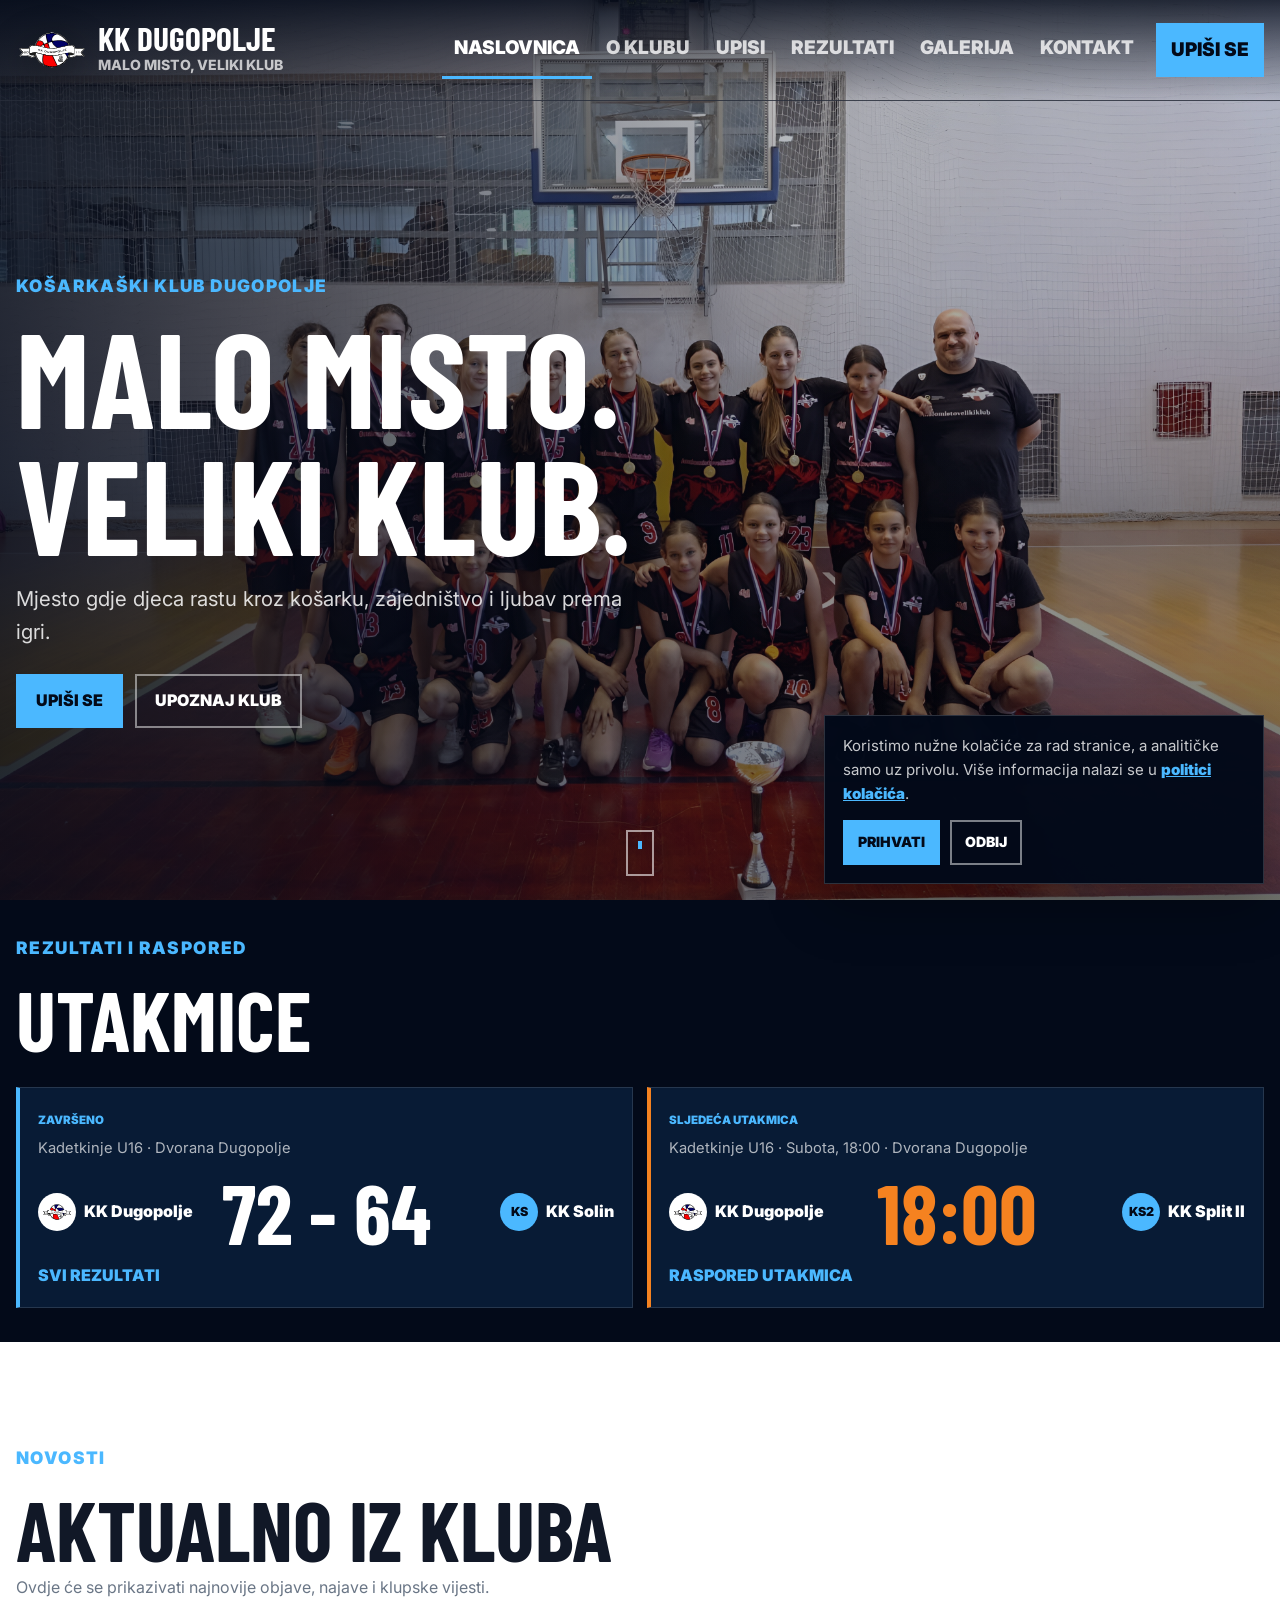
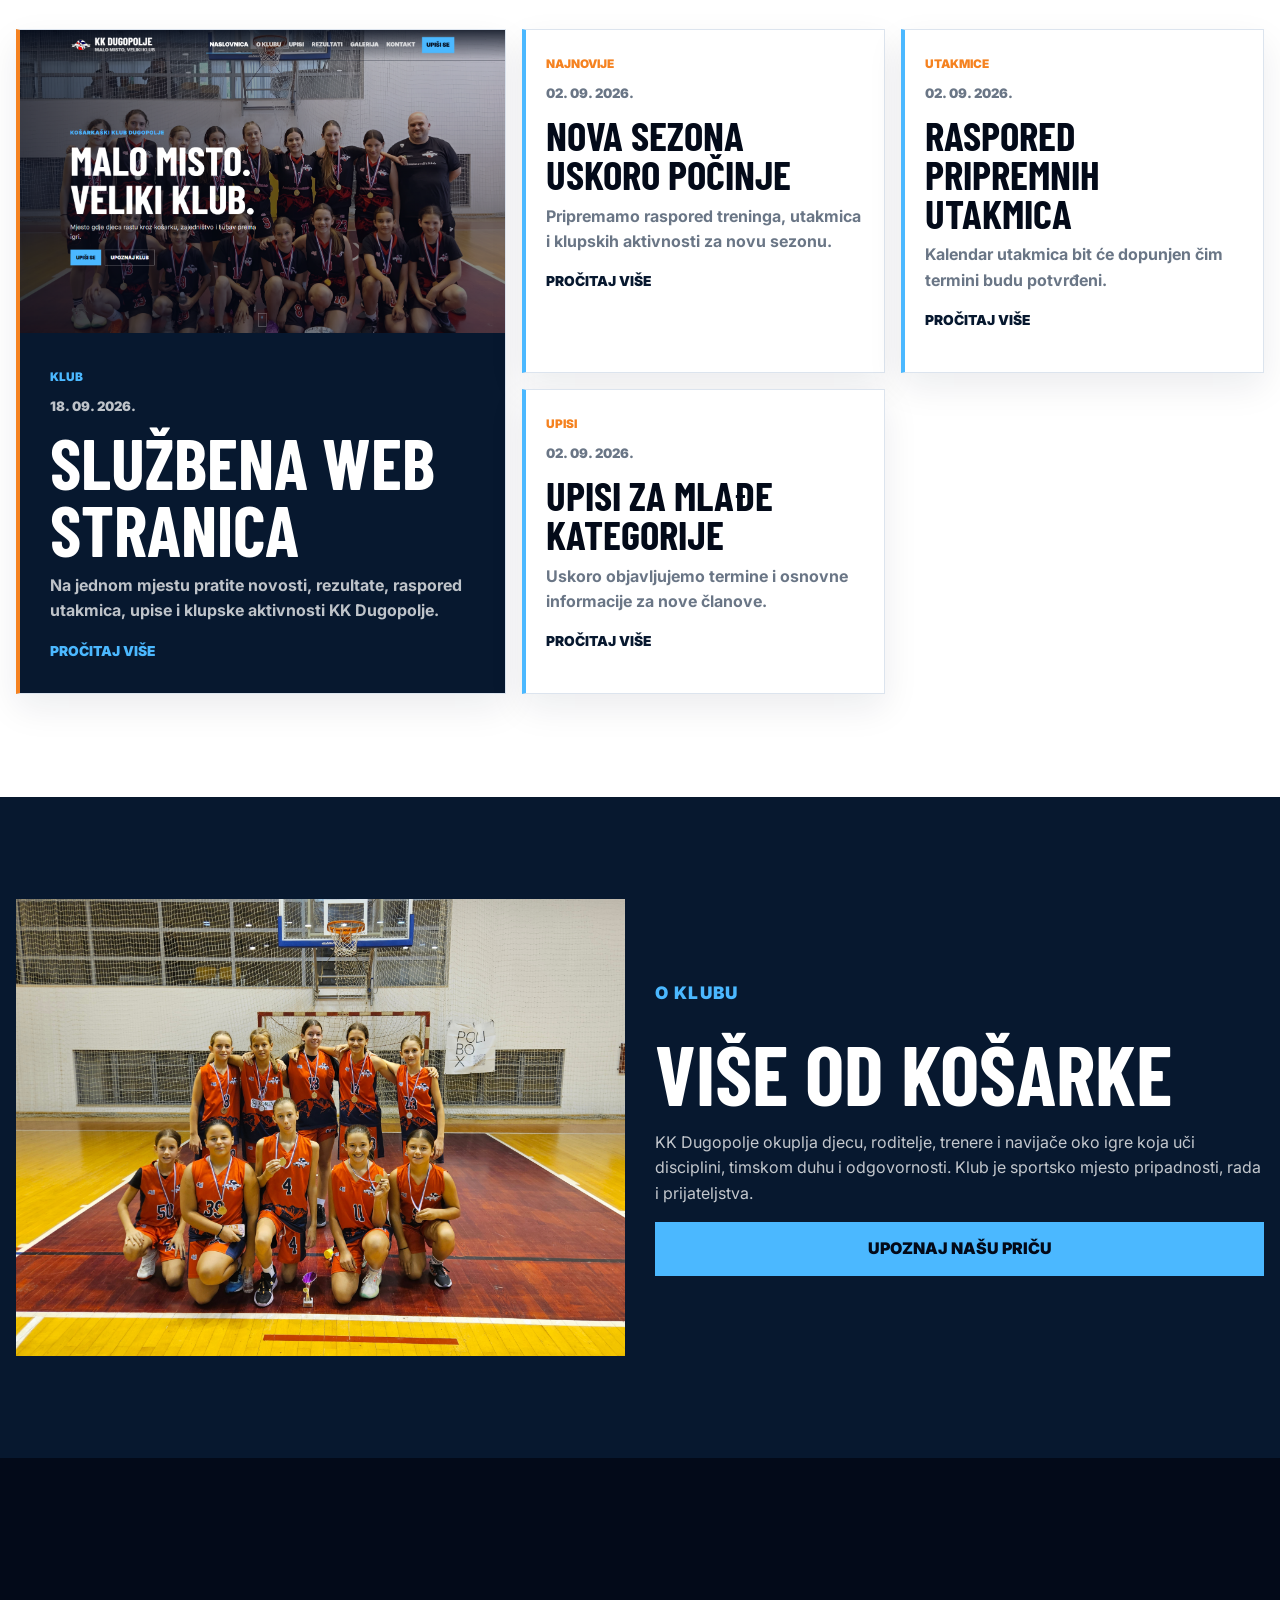
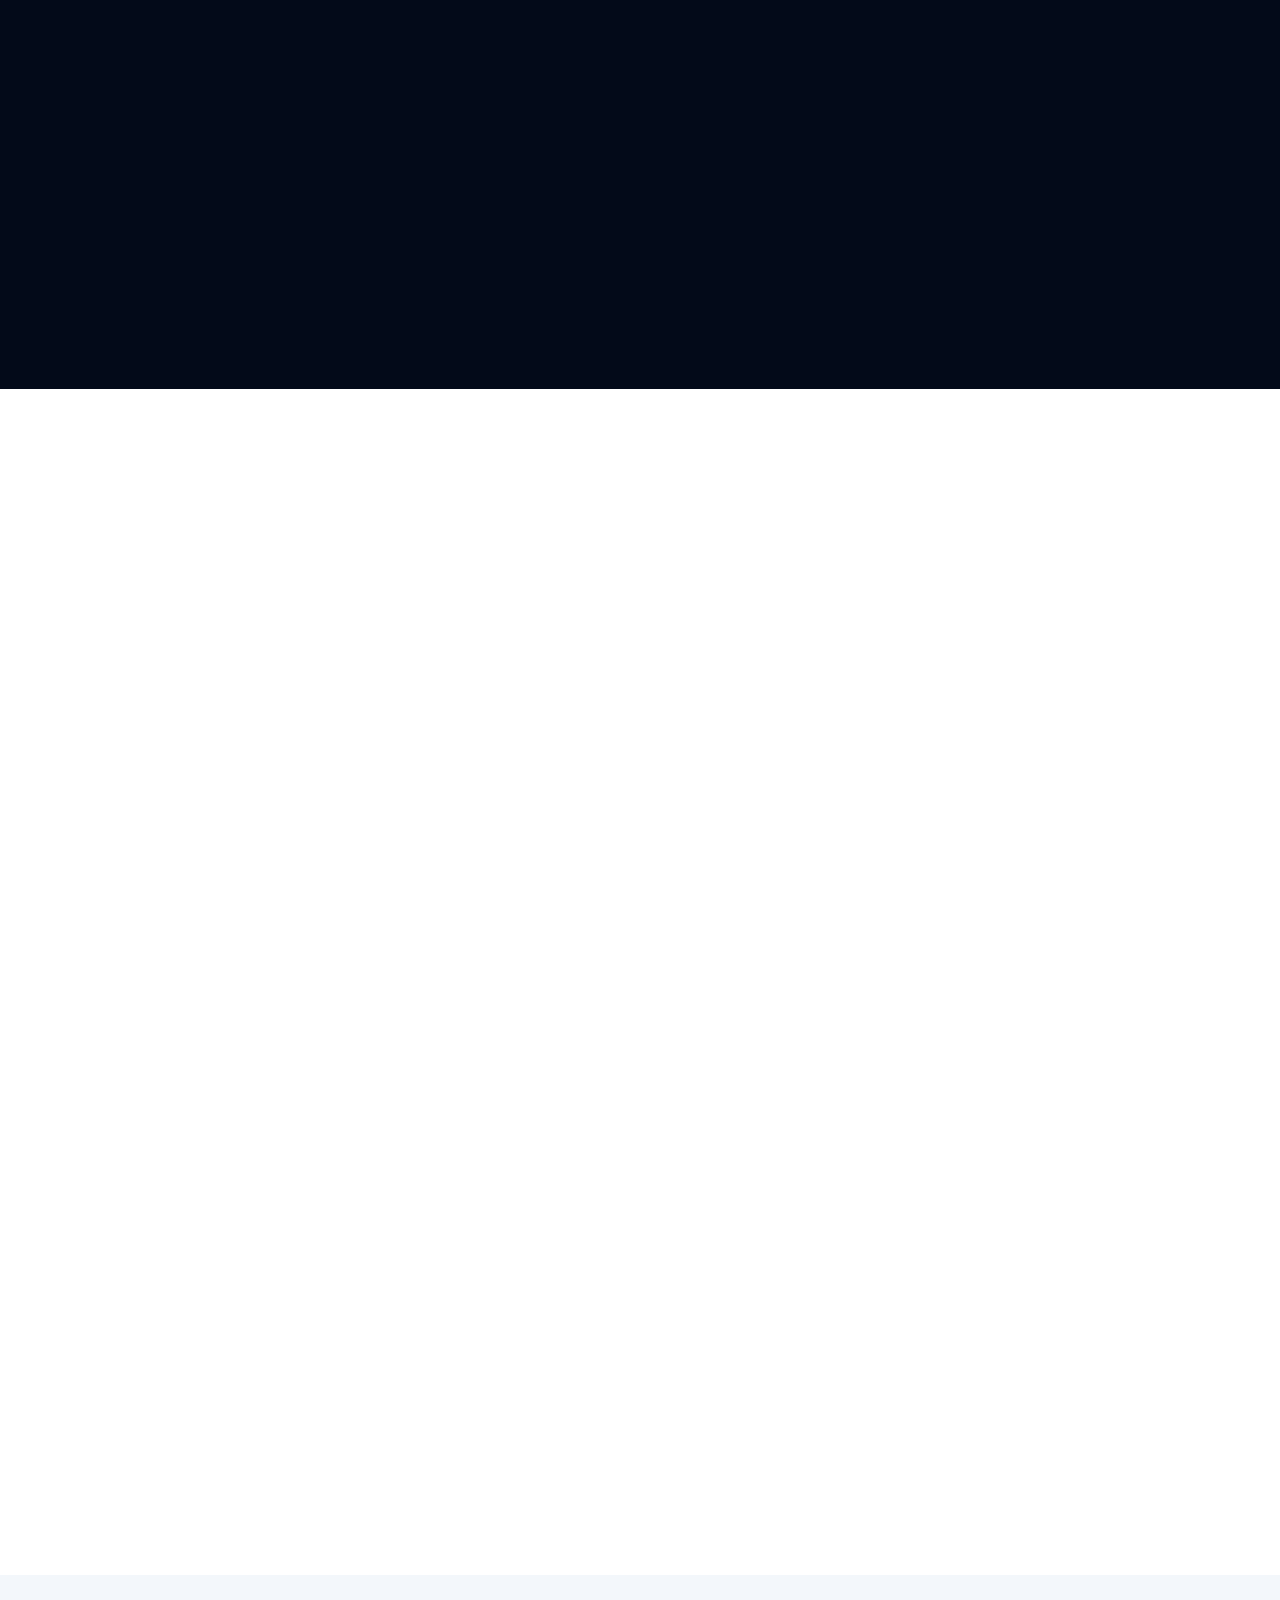
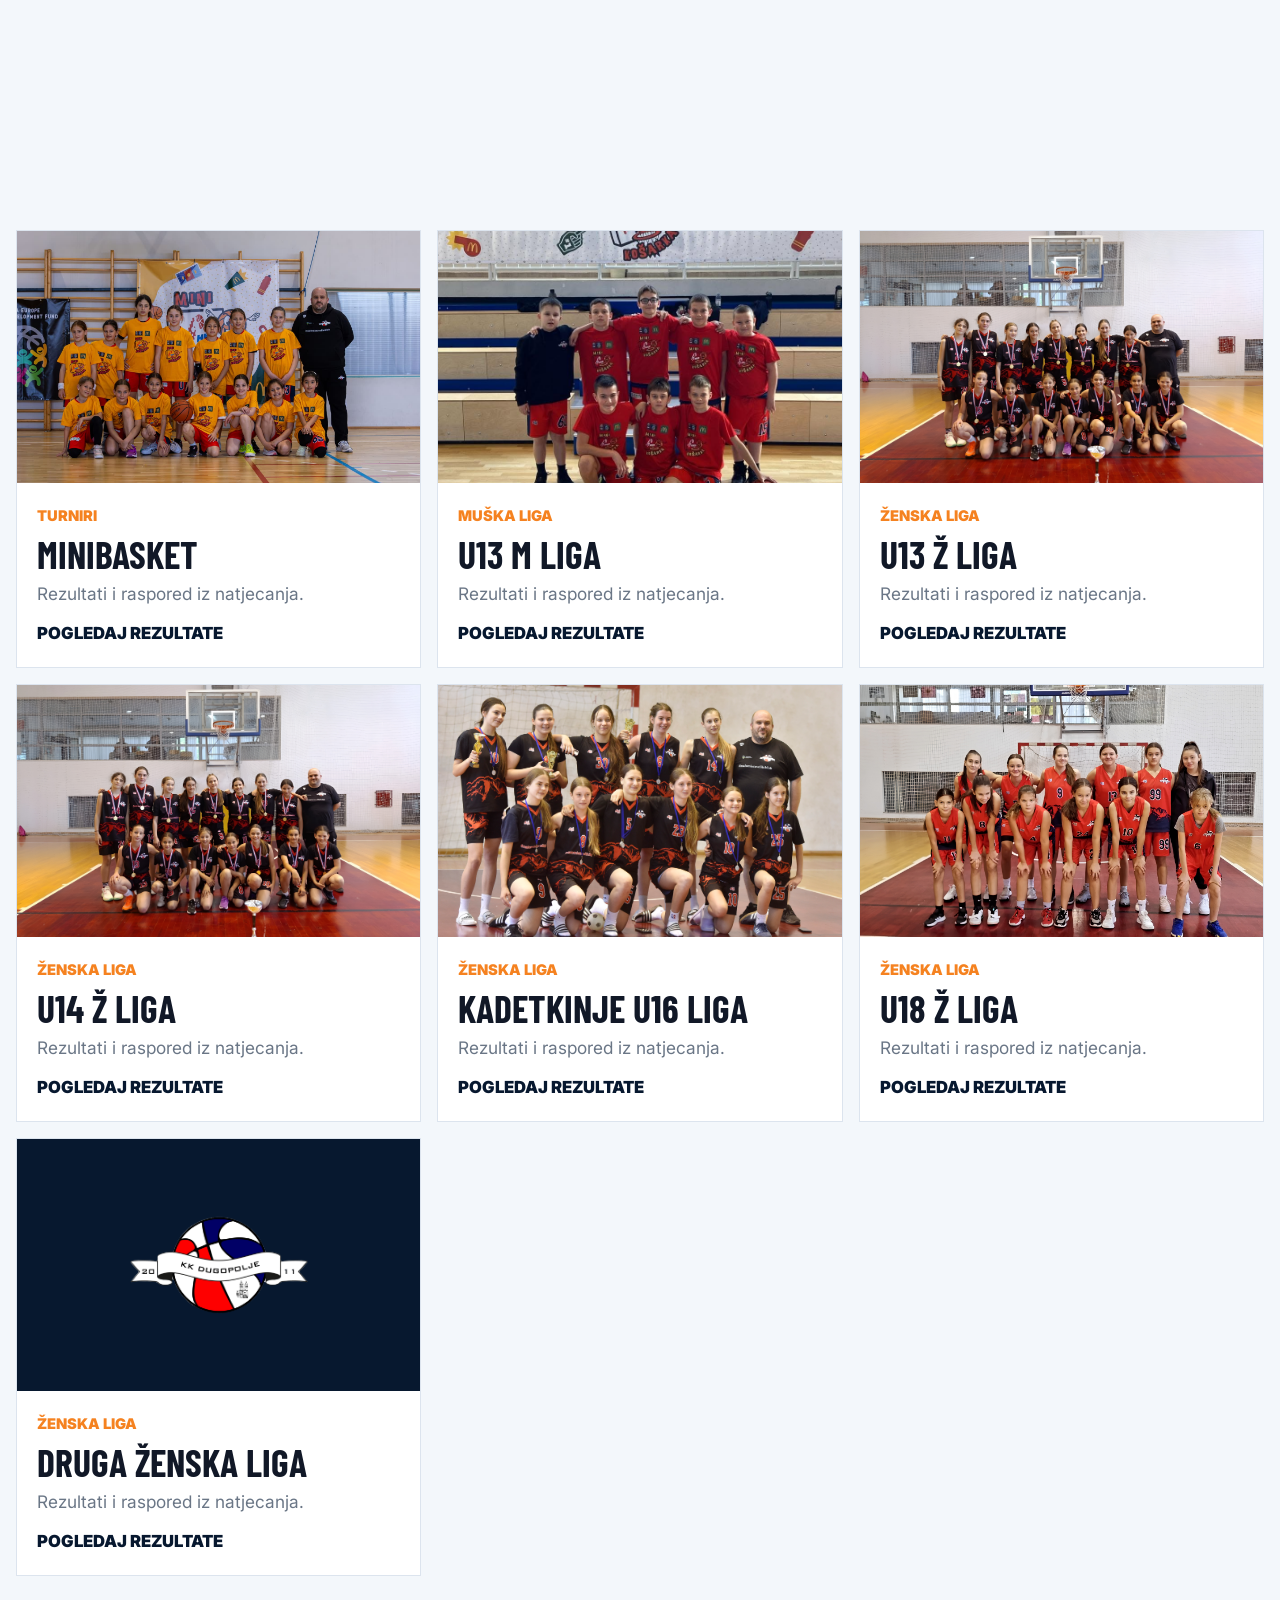
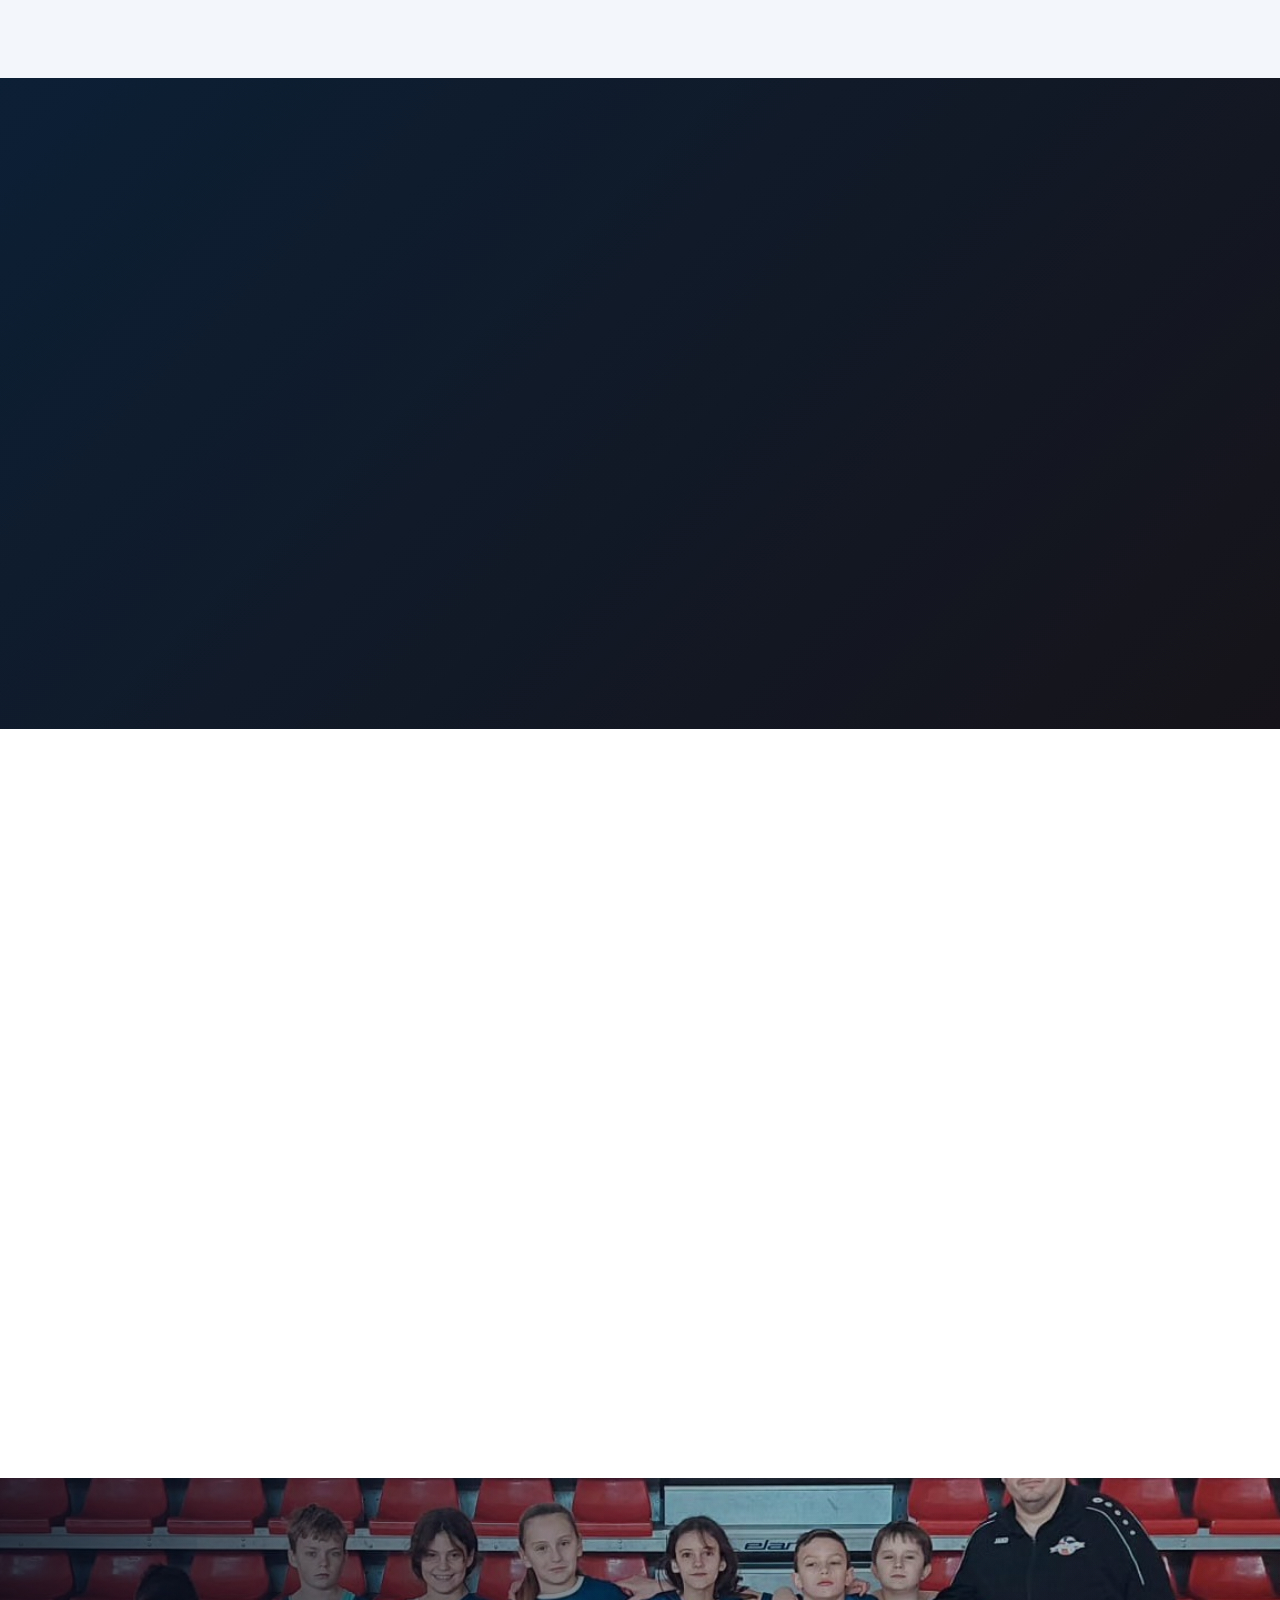
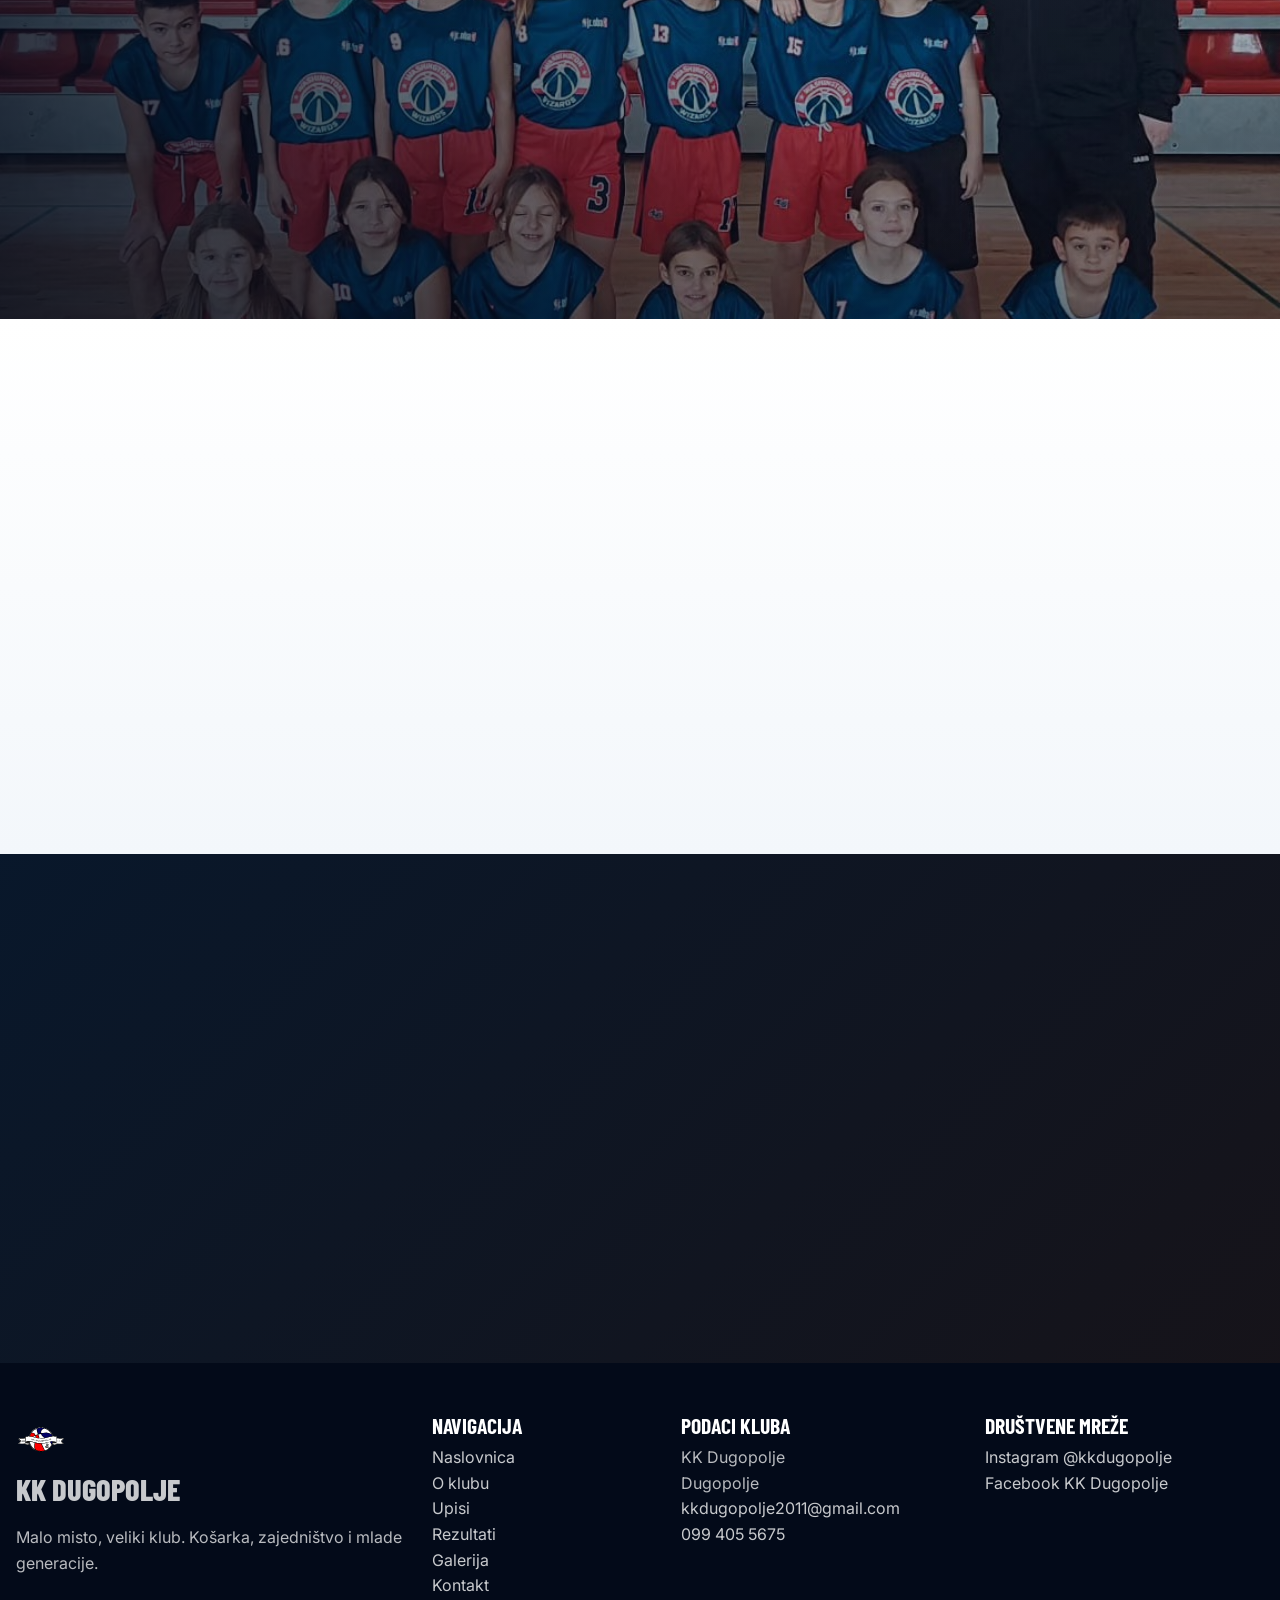
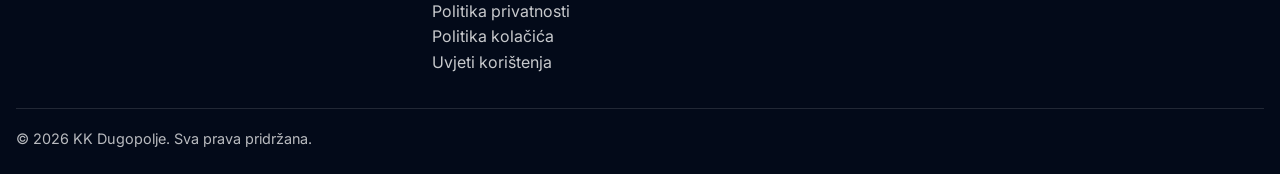
==== commit ec26d0d5: "Azurirane novosti i Pages CMS" ====
--- a/index.html
+++ b/index.html
@@ -1,4 +1,4 @@
-﻿<!doctype html>
+<!doctype html>
 <html lang="hr">
   <head>
     <meta charset="utf-8">
@@ -88,38 +88,42 @@
           </div>
           <div class="news-grid" data-news-list>
             <article class="news-card news-card--featured reveal">
-              <a href="rezultati.html" aria-label="Pročitaj najnoviju novost">
+              <a href="novost.html?slug=nova-sezona-uskoro-pocinje" aria-label="Pročitaj najnoviju novost">
                 <img src="assets/images/TOP SLIKA.jpg" alt="KK Dugopolje klupski trenutak" loading="lazy">
                 <div>
                   <span class="tag">Najnovije</span>
                   <time datetime="2026-09-02">02.09.2026.</time>
                   <h3>Nova sezona uskoro počinje</h3>
                   <p>Pripremamo raspored treninga, utakmica i klupskih aktivnosti za novu sezonu.</p>
+                  <span class="news-card__more">Pročitaj više</span>
                 </div>
               </a>
             </article>
             <article class="news-card reveal">
-              <a href="upisi.html" aria-label="Pročitaj novost o upisima">
+              <a href="novost.html?slug=upisi-za-mlade-kategorije" aria-label="Pročitaj novost o upisima">
                 <span class="tag">Upisi</span>
                 <time datetime="2026-09-02">02.09.2026.</time>
                 <h3>Upisi za mlađe kategorije</h3>
                 <p>Uskoro objavljujemo termine i osnovne informacije za nove članove.</p>
+                <span class="news-card__more">Pročitaj više</span>
               </a>
             </article>
             <article class="news-card reveal">
-              <a href="rezultati.html" aria-label="Pročitaj novost o utakmicama">
+              <a href="novost.html?slug=raspored-pripremnih-utakmica" aria-label="Pročitaj novost o utakmicama">
                 <span class="tag">Utakmice</span>
                 <time datetime="2026-09-02">02.09.2026.</time>
                 <h3>Raspored pripremnih utakmica</h3>
                 <p>Kalendar utakmica bit će dopunjen čim termini budu potvrđeni.</p>
+                <span class="news-card__more">Pročitaj više</span>
               </a>
             </article>
             <article class="news-card reveal">
-              <a href="galerija.html" aria-label="Pročitaj novost iz galerije">
+              <a href="novost.html?slug=sluzbena-web-stranica" aria-label="Pročitaj novost o službenoj web stranici">
                 <span class="tag">Klub</span>
-                <time datetime="2026-09-02">02.09.2026.</time>
-                <h3>Treninzi i klupske aktivnosti</h3>
-                <p>Novosti iz dvorane i galerija trenutaka bit će dostupne na naslovnici.</p>
+                <time datetime="2026-09-18">18.09.2026.</time>
+                <h3>Službena web stranica</h3>
+                <p>Na jednom mjestu pratite novosti, rezultate, raspored utakmica, upise i klupske aktivnosti KK Dugopolje.</p>
+                <span class="news-card__more">Pročitaj više</span>
               </a>
             </article>
           </div>
@@ -339,5 +343,3 @@
   </body>
 </html>
 
-
-
--- a/styles.css
+++ b/styles.css
@@ -1060,6 +1060,131 @@
   font-size: clamp(2.35rem, 6vw, 4.4rem);
 }
 .news-card--featured .tag { color: var(--color-accent); }
+.news-card__more {
+  display: inline-block;
+  margin-top: 16px;
+  color: var(--color-primary);
+  font-size: 0.86rem;
+  font-weight: 900;
+  text-transform: uppercase;
+}
+.news-card--featured .news-card__more { color: var(--color-accent); }
+
+/* Pojedinačna novost */
+.article-hero {
+  position: relative;
+  min-height: 72svh;
+  display: grid;
+  align-items: end;
+  padding-top: var(--header-height);
+  color: var(--color-light);
+  background: var(--color-primary-dark);
+  overflow: hidden;
+}
+.article-hero > img {
+  position: absolute;
+  inset: 0;
+  width: 100%;
+  height: 100%;
+  object-fit: cover;
+}
+.article-hero__overlay {
+  position: absolute;
+  inset: 0;
+  background:
+    linear-gradient(0deg, rgba(3, 10, 25, 0.92), rgba(3, 10, 25, 0.36) 58%, rgba(3, 10, 25, 0.12)),
+    linear-gradient(90deg, rgba(3, 10, 25, 0.78), rgba(3, 10, 25, 0.14));
+}
+.article-hero__content {
+  position: relative;
+  z-index: 1;
+  display: grid;
+  gap: 12px;
+  max-width: 980px;
+  margin-bottom: clamp(42px, 7vw, 86px);
+}
+.article-hero time {
+  color: rgba(255, 255, 255, 0.74);
+  font-size: 0.9rem;
+  font-weight: 900;
+  text-transform: uppercase;
+}
+.article-hero h1 {
+  max-width: 920px;
+  font-size: clamp(3.1rem, 10vw, 7.4rem);
+}
+.article-hero p {
+  max-width: 760px;
+  color: rgba(255, 255, 255, 0.84);
+  font-size: clamp(1.08rem, 2vw, 1.45rem);
+  font-weight: 800;
+  line-height: 1.55;
+}
+.article-back {
+  width: fit-content;
+  margin-bottom: 8px;
+}
+.article-section { background: var(--color-light); }
+.article-layout {
+  display: grid;
+  gap: clamp(28px, 5vw, 58px);
+  align-items: start;
+}
+.article-body {
+  max-width: 820px;
+  color: #263548;
+  font-size: clamp(1.04rem, 1.35vw, 1.18rem);
+  line-height: 1.82;
+}
+.article-body p + p { margin-top: 20px; }
+.article-body p:first-child {
+  color: var(--color-primary-dark);
+  font-size: clamp(1.18rem, 1.8vw, 1.42rem);
+  font-weight: 800;
+}
+.article-aside {
+  padding: 22px;
+  background: var(--color-soft);
+  border: 1px solid var(--color-border);
+  border-left: 4px solid var(--color-accent);
+}
+.article-aside h2 {
+  margin-bottom: 16px;
+  color: var(--color-primary-dark);
+  font-size: clamp(1.8rem, 3vw, 2.35rem);
+}
+.article-more {
+  display: grid;
+  gap: 12px;
+}
+.article-more a {
+  display: grid;
+  gap: 6px;
+  padding: 14px;
+  color: inherit;
+  background: var(--color-light);
+  border: 1px solid var(--color-border);
+  text-decoration: none;
+  transition: border-color var(--transition), transform var(--transition);
+}
+.article-more a:hover,
+.article-more a:focus-visible {
+  border-color: var(--color-accent);
+  transform: translateY(-2px);
+}
+.article-more strong {
+  color: var(--color-primary-dark);
+  font-family: var(--font-heading);
+  font-size: 1.55rem;
+  line-height: 0.95;
+  text-transform: uppercase;
+}
+.article-more time {
+  color: var(--color-muted);
+  font-size: 0.82rem;
+  font-weight: 900;
+  text-transform: uppercase;
+}
 
 /* 11. Forme */
 .form-section { background: var(--color-primary-dark); color: var(--color-light); }
@@ -1434,6 +1559,8 @@
   }
   .news-card--featured { grid-column: span 1; grid-row: span 2; }
   .news-card--featured a { grid-template-rows: minmax(220px, 1fr) auto; }
+  .article-layout { grid-template-columns: minmax(0, 1fr) 320px; }
+  .article-aside { position: sticky; top: calc(var(--header-height) + 24px); }
   .footer-grid { grid-template-columns: 1.4fr 0.8fr 1fr 1fr; }
 }
 
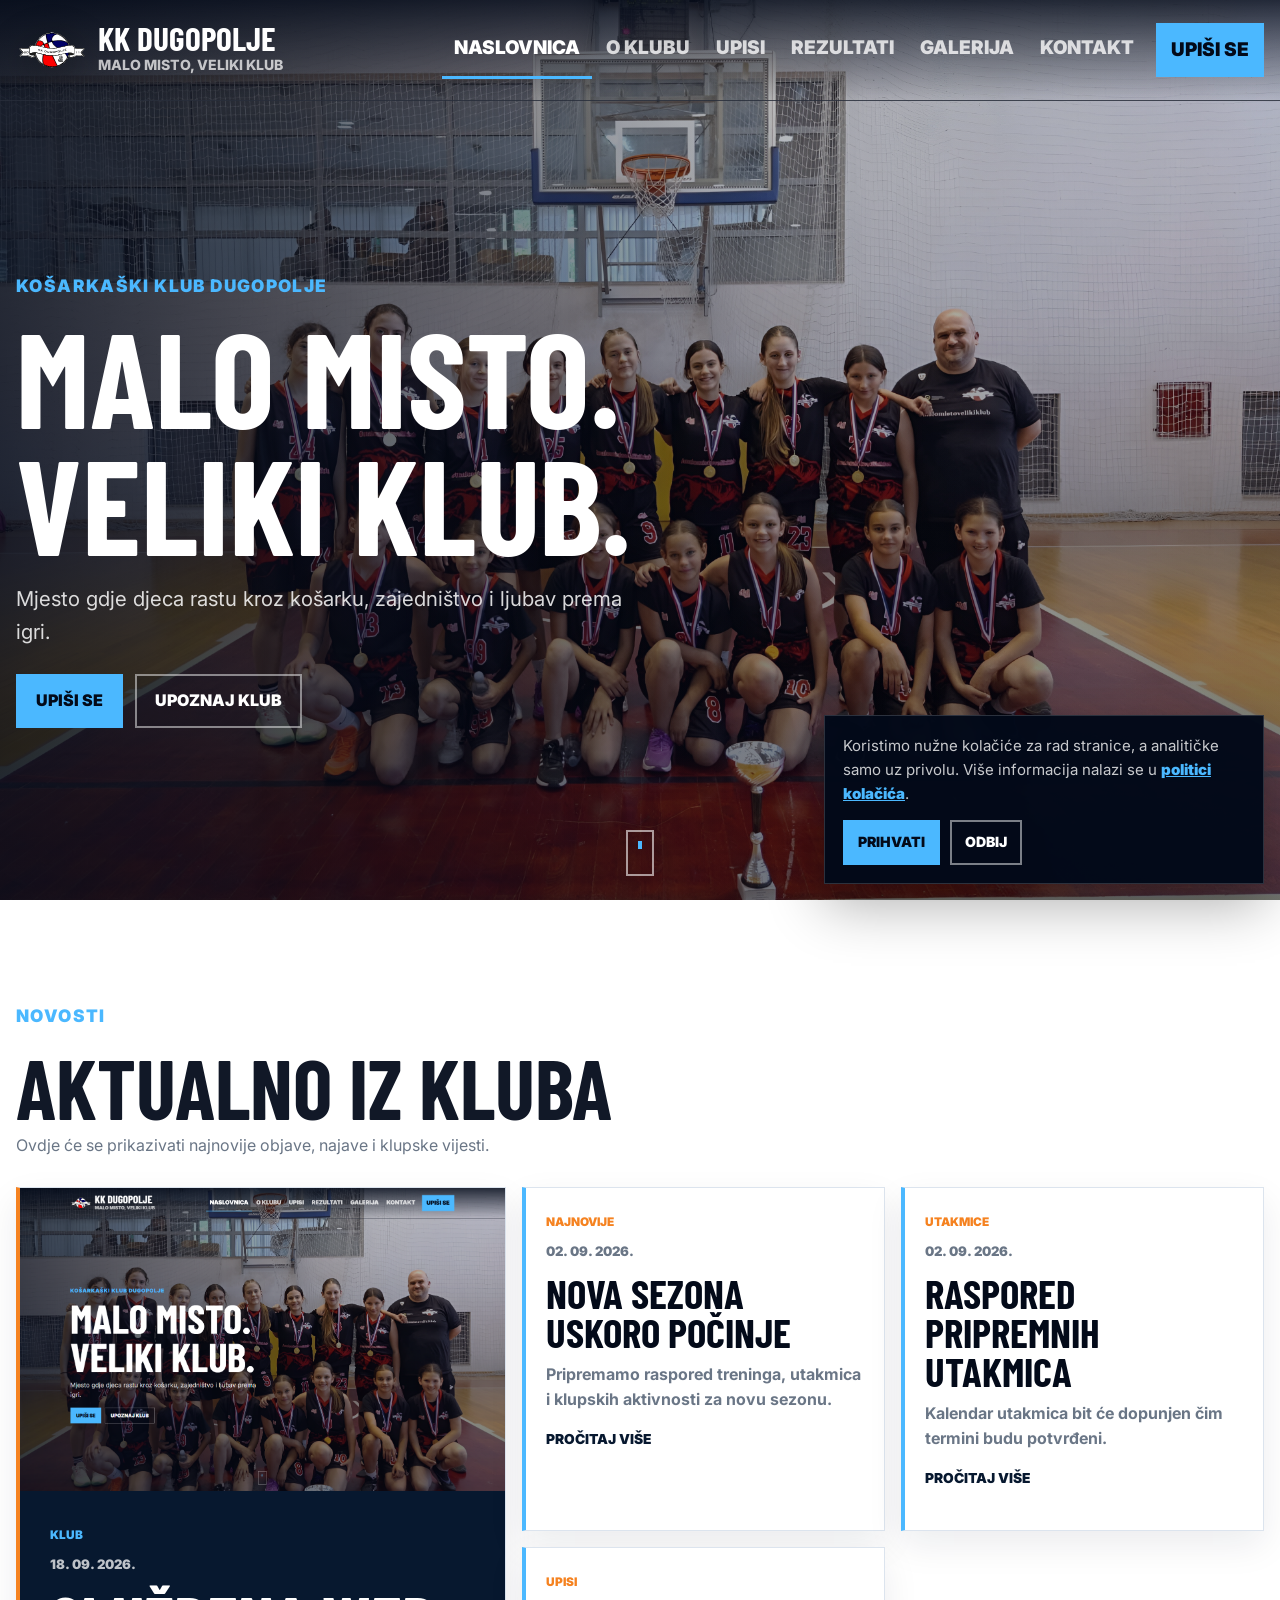
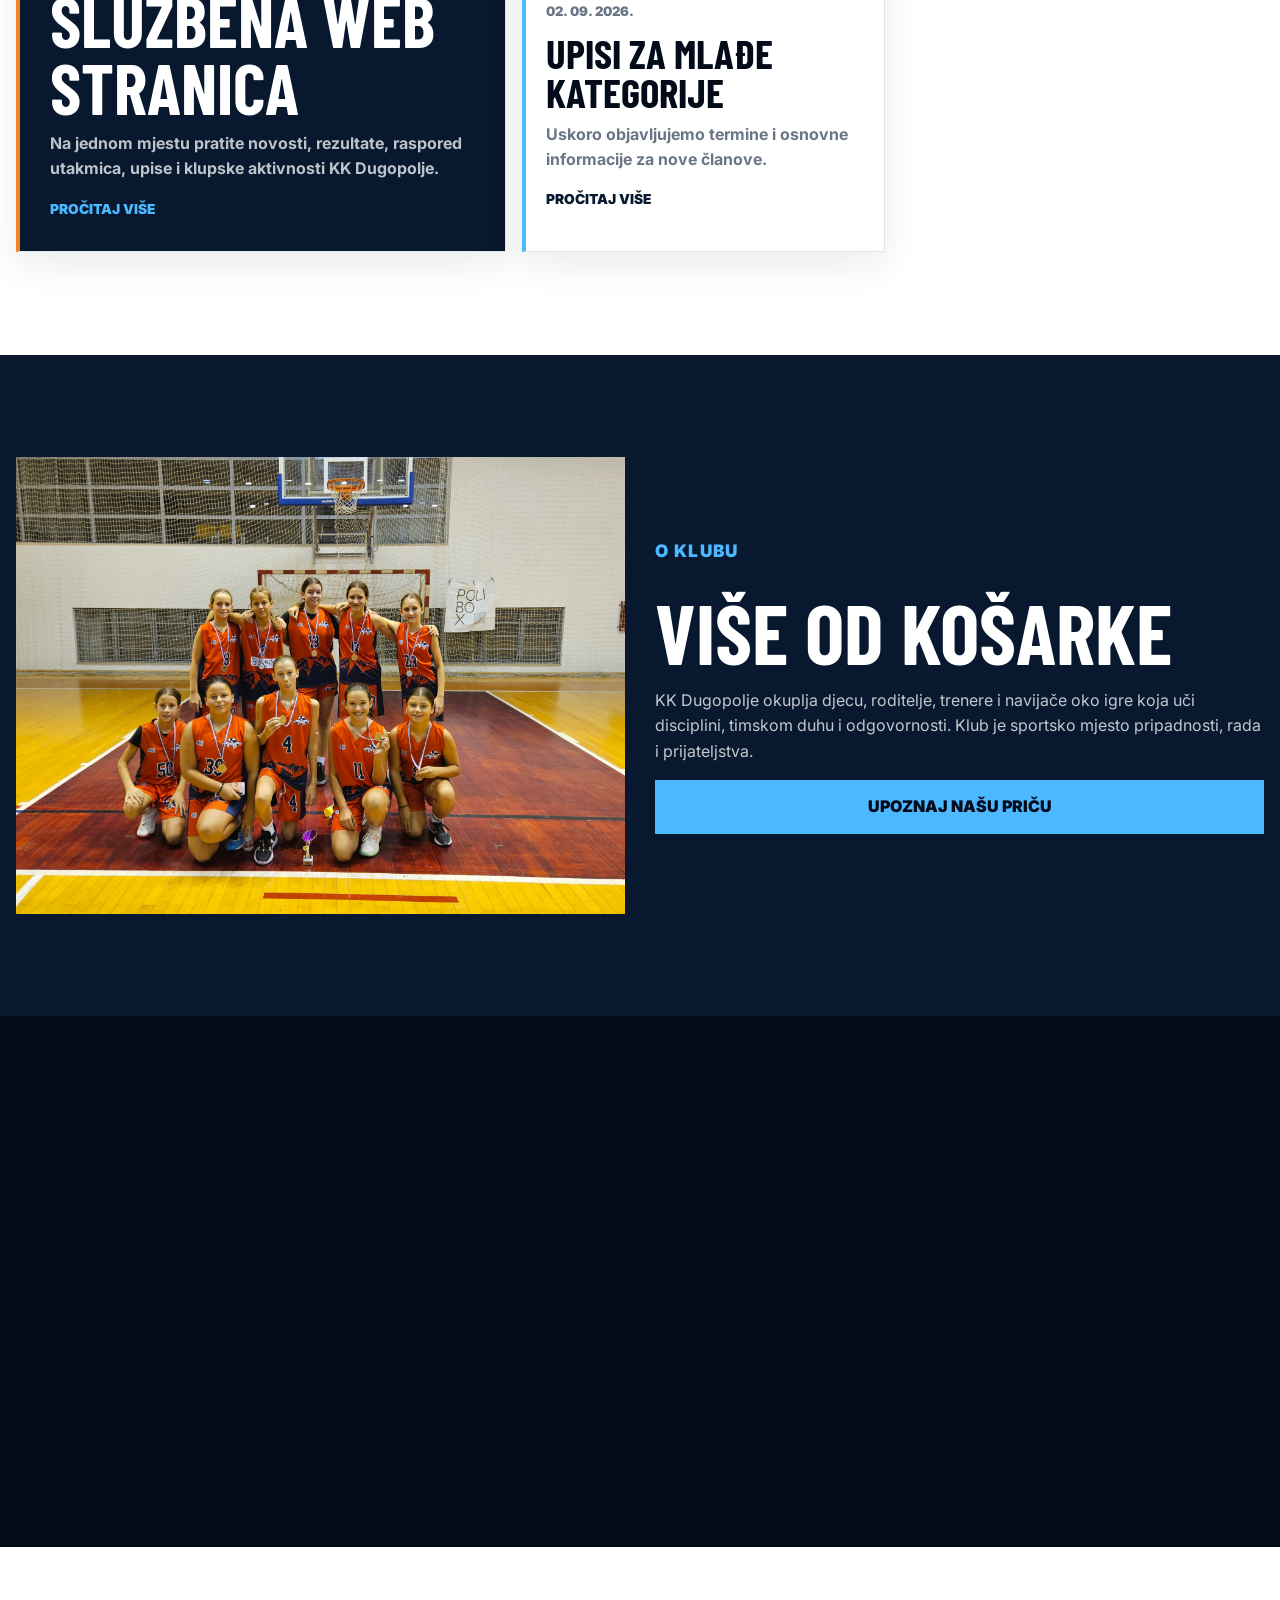
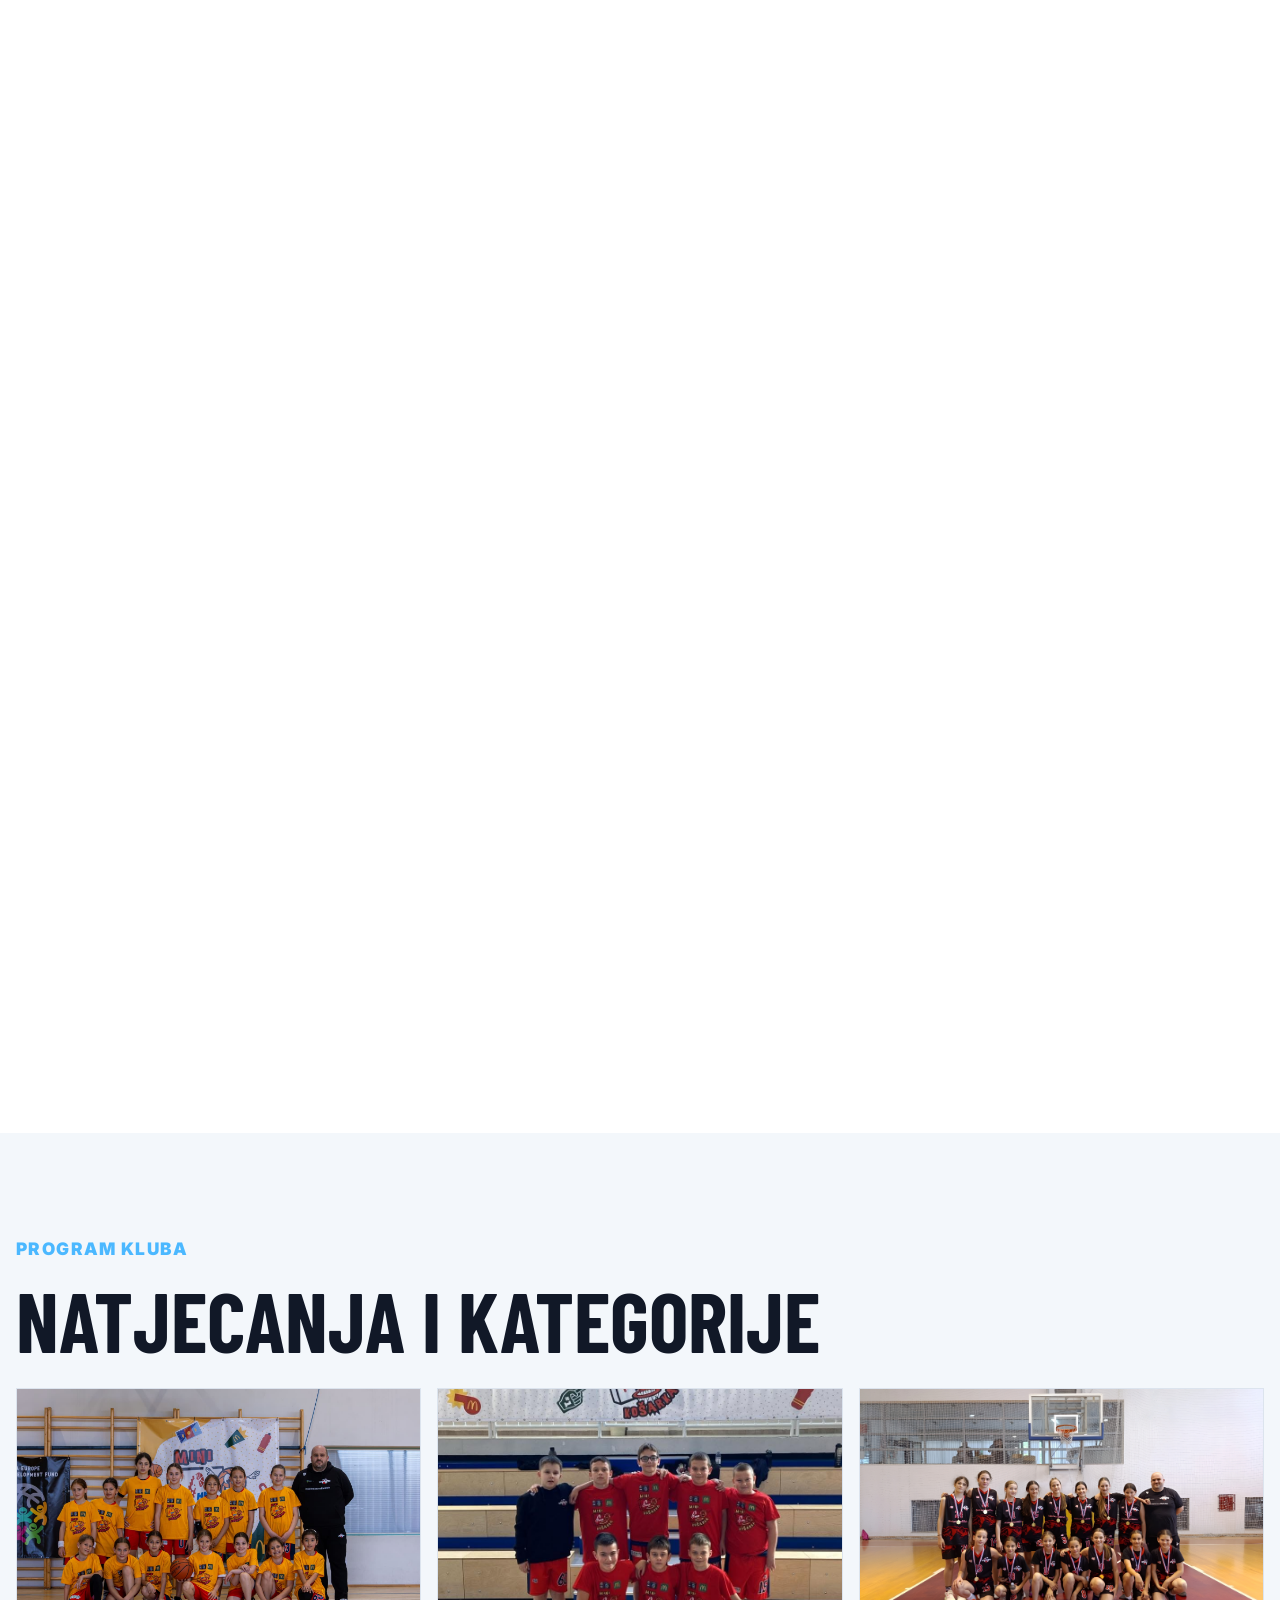
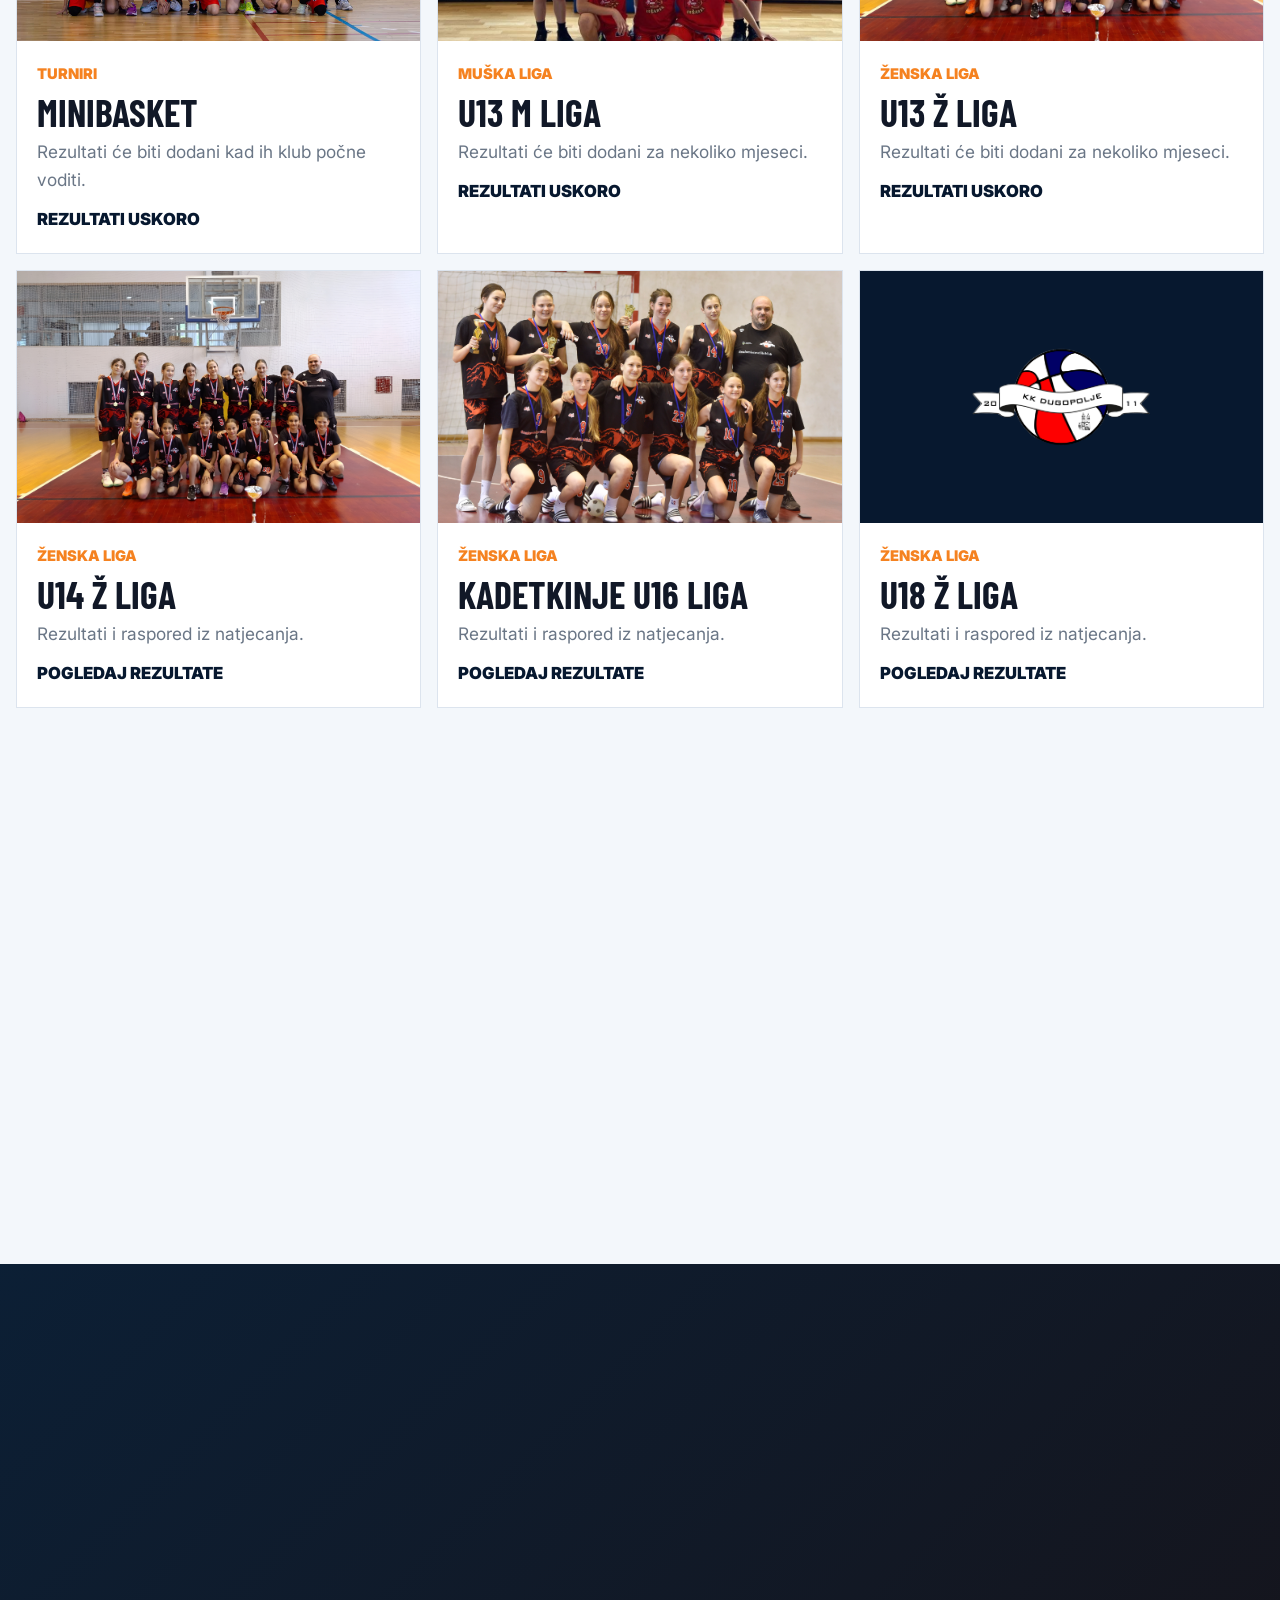
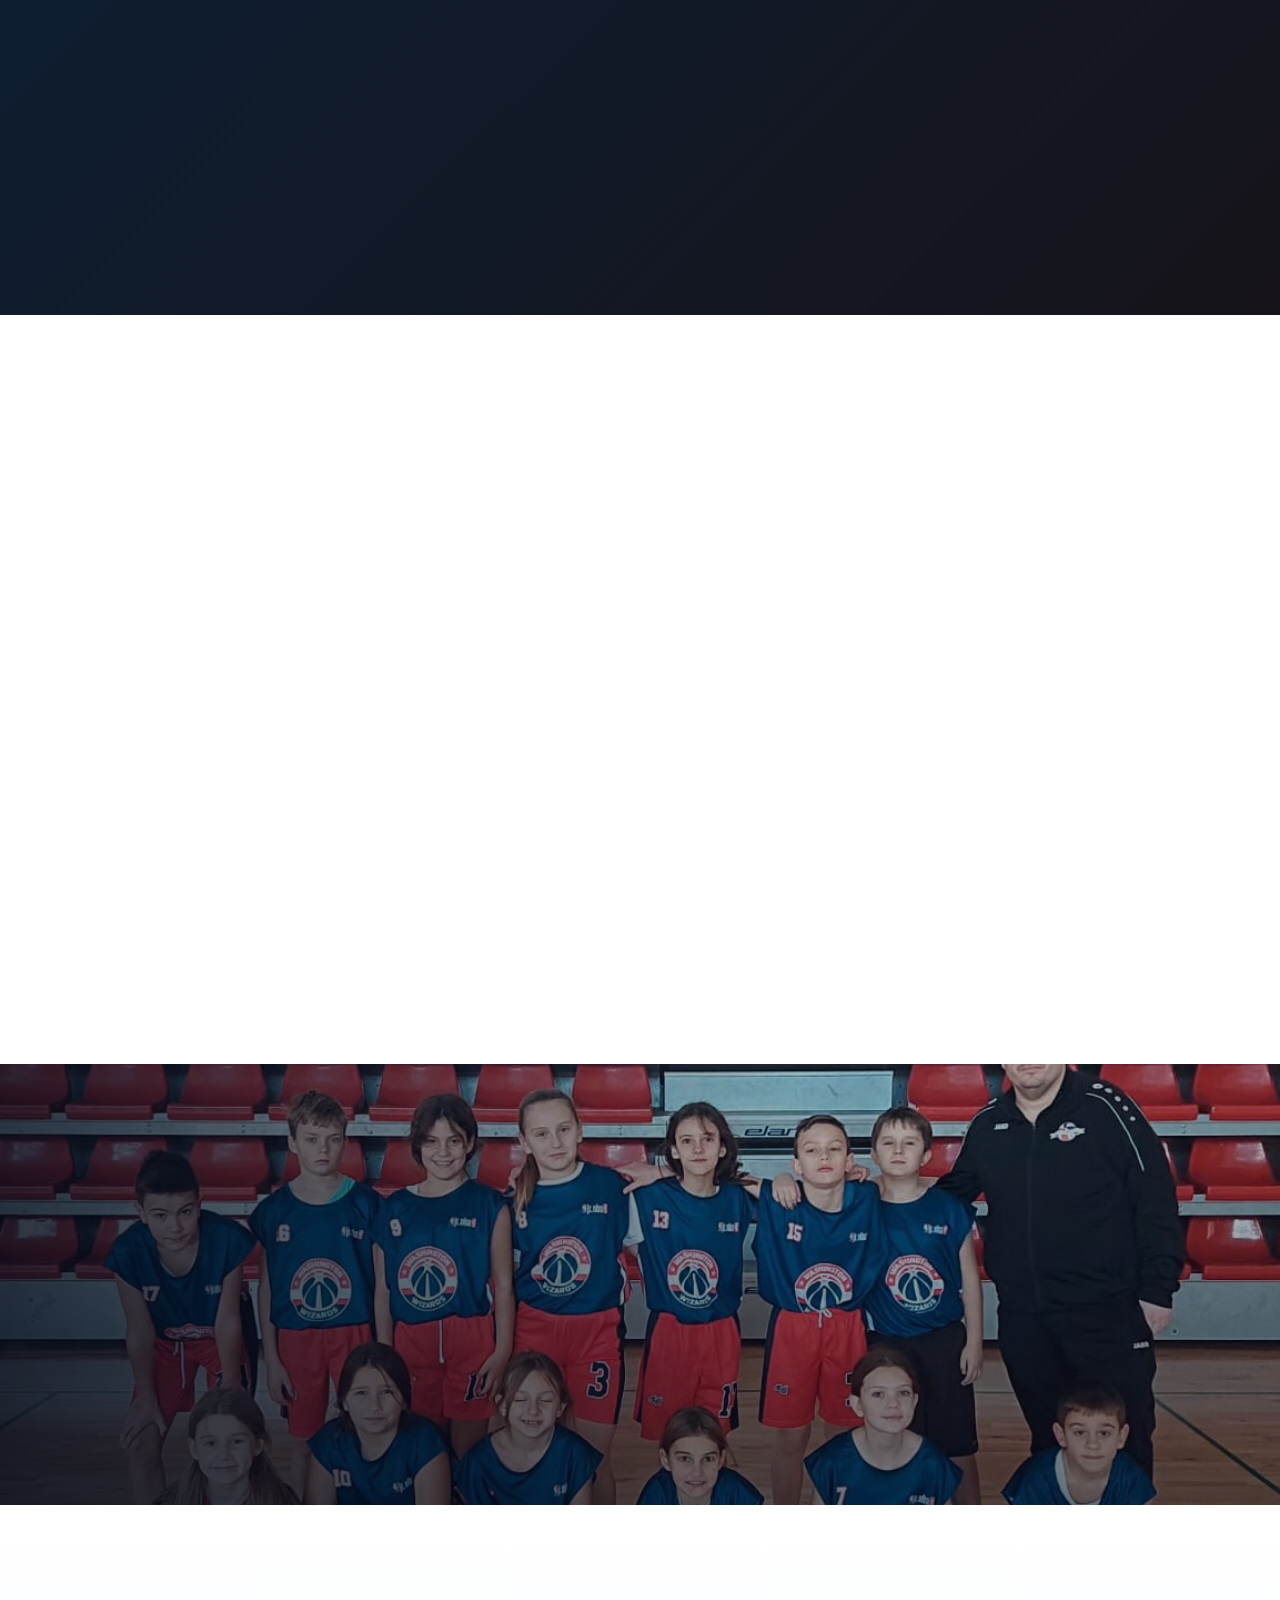
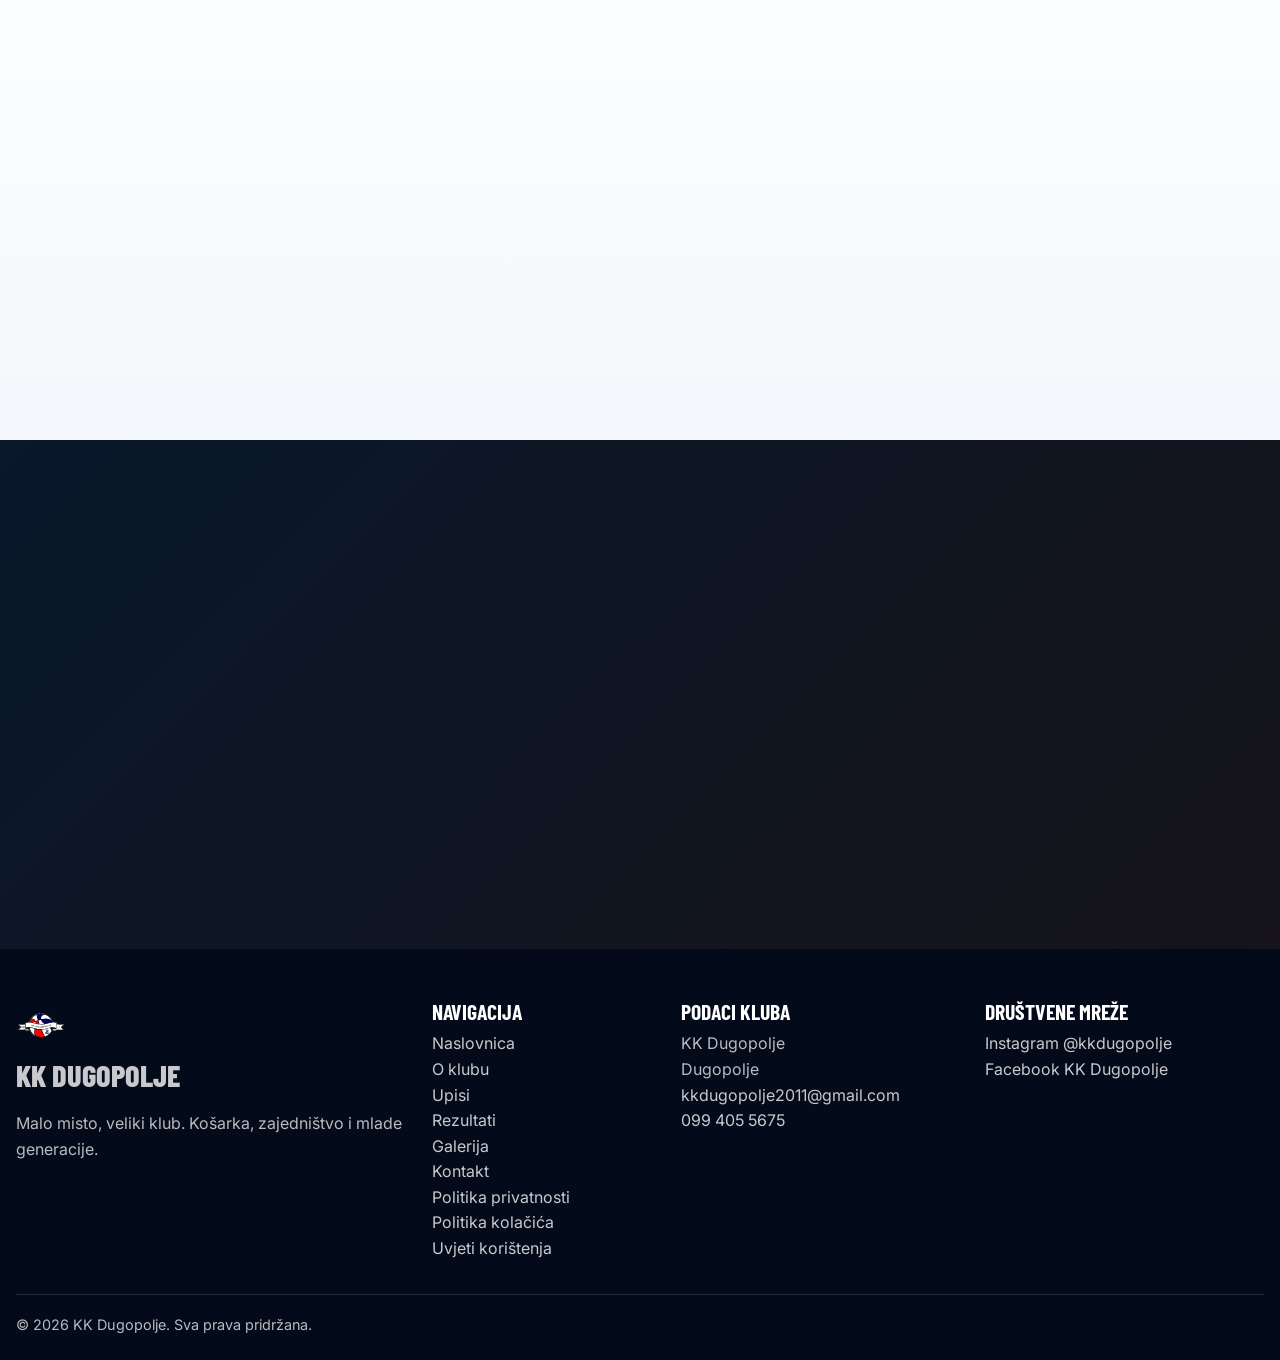
==== commit 6218d32b: "Azurirana verzija stranice" ====
--- a/index.html
+++ b/index.html
@@ -45,38 +45,7 @@
             <a class="btn btn--outline" href="o-klubu.html">Upoznaj klub</a>
           </div>
         </div>
-        <a class="scroll-cue" href="#utakmice" aria-label="Skrolaj na utakmice"><span></span></a>
-      </section>
-
-      <section class="match-strip" id="utakmice" aria-labelledby="matches-title">
-        <div class="container">
-          <div class="section-kicker reveal">
-            <p class="eyebrow">Rezultati i raspored</p>
-            <h2 id="matches-title">Utakmice</h2>
-          </div>
-          <div class="match-strip__grid">
-            <article class="match-tile reveal">
-              <span class="match-status">Završeno</span>
-              <p class="match-meta">Kadetkinje U16 · Dvorana Dugopolje</p>
-              <div class="teams">
-                <span class="team"><span class="team-mark"><img src="assets/images/grb.svg" alt=""></span>KK Dugopolje</span>
-                <strong class="score">72 - 64</strong>
-                <span class="team"><span class="team-mark team-mark--text">KS</span>KK Solin</span>
-              </div>
-              <a class="text-link" href="rezultati.html">Svi rezultati</a>
-            </article>
-            <article class="match-tile match-tile--next reveal">
-              <span class="match-status">Sljedeća utakmica</span>
-              <p class="match-meta">Kadetkinje U16 · Subota, 18:00 · Dvorana Dugopolje</p>
-              <div class="teams">
-                <span class="team"><span class="team-mark"><img src="assets/images/grb.svg" alt=""></span>KK Dugopolje</span>
-                <strong class="score score--date">18:00</strong>
-                <span class="team"><span class="team-mark team-mark--text">KS2</span>KK Split II</span>
-              </div>
-              <a class="text-link" href="rezultati.html">Raspored utakmica</a>
-            </article>
-          </div>
-        </div>
+        <a class="scroll-cue" href="#news-title" aria-label="Skrolaj na novosti"><span></span></a>
       </section>
 
       <section class="section news-section" aria-labelledby="news-title">
@@ -167,7 +136,7 @@
             <article class="category-card reveal"><img src="assets/images/nase_ekipe_3.jpeg" alt="U13 ženska ekipa KK Dugopolje" loading="lazy"><div><h3>U13 Ž</h3><p>Mlade košarkašice kroz treninge, utakmice i zajednički rad.</p><a href="upisi.html">Upisi</a></div></article>
             <article class="category-card reveal"><img src="assets/images/nase_ekipe_3.jpeg" alt="U14 ženska ekipa KK Dugopolje" loading="lazy"><div><h3>U14 Ž</h3><p>Ženska liga za igračice koje grade sigurnost, odgovornost i ritam igre.</p><a href="upisi.html">Upisi</a></div></article>
             <article class="category-card reveal"><img src="assets/images/nase_ekipe_4.jpg" alt="Kadetkinje U16 ekipa KK Dugopolje" loading="lazy"><div><h3>Kadetkinje U16</h3><p>Natjecateljski rad, disciplina i priprema za zahtjevnije utakmice.</p><a href="upisi.html">Upisi</a></div></article>
-            <article class="category-card reveal"><img src="assets/images/nase_ekipe_5.png" alt="U18 ženska ekipa KK Dugopolje" loading="lazy"><div><h3>U18 Ž</h3><p>Starije igračice, ozbiljniji treninzi i poveznica prema seniorskoj košarci.</p><a href="upisi.html">Upisi</a></div></article>
+            <article class="category-card category-card--logo reveal"><img src="assets/images/grb bez pozadine.png" alt="Logo KK Dugopolje" loading="lazy"><div><h3>U18 Ž</h3><p>Starije igračice, ozbiljniji treninzi i poveznica prema seniorskoj košarci.</p><a href="upisi.html">Upisi</a></div></article>
             <article class="category-card category-card--logo reveal"><img src="assets/images/grb bez pozadine.png" alt="Logo KK Dugopolje" loading="lazy"><div><h3>Druga ženska liga</h3><p>Seniorski natjecateljski program i nastavak klupskog razvoja.</p><a href="upisi.html">Upisi</a></div></article>
           </div>
         </div>
@@ -182,15 +151,15 @@
           <div class="competition-grid">
             <article class="competition-card reveal">
               <img src="assets/images/nase_ekipe_1.jpeg" alt="Minibasket ekipa KK Dugopolje" loading="lazy">
-              <div><span class="tag">Turniri</span><h3>Minibasket</h3><p>Rezultati i raspored iz natjecanja.</p><a href="rezultati.html">Pogledaj rezultate</a></div>
+              <div><span class="tag">Turniri</span><h3>Minibasket</h3><p>Rezultati će biti dodani kad ih klub počne voditi.</p><a href="rezultati.html">Rezultati uskoro</a></div>
             </article>
             <article class="competition-card reveal">
               <img src="assets/images/U13M upisi.jpeg" alt="U13 muška ekipa KK Dugopolje" loading="lazy">
-              <div><span class="tag">Muška liga</span><h3>U13 M liga</h3><p>Rezultati i raspored iz natjecanja.</p><a href="rezultati.html">Pogledaj rezultate</a></div>
+              <div><span class="tag">Muška liga</span><h3>U13 M liga</h3><p>Rezultati će biti dodani za nekoliko mjeseci.</p><a href="rezultati.html">Rezultati uskoro</a></div>
             </article>
             <article class="competition-card reveal">
               <img src="assets/images/nase_ekipe_3.jpeg" alt="U13 ženska ekipa KK Dugopolje" loading="lazy">
-              <div><span class="tag">Ženska liga</span><h3>U13 Ž liga</h3><p>Rezultati i raspored iz natjecanja.</p><a href="rezultati.html">Pogledaj rezultate</a></div>
+              <div><span class="tag">Ženska liga</span><h3>U13 Ž liga</h3><p>Rezultati će biti dodani za nekoliko mjeseci.</p><a href="rezultati.html">Rezultati uskoro</a></div>
             </article>
             <article class="competition-card reveal">
               <img src="assets/images/nase_ekipe_3.jpeg" alt="U14 ženska ekipa KK Dugopolje" loading="lazy">
@@ -200,8 +169,8 @@
               <img src="assets/images/nase_ekipe_4.jpg" alt="Kadetkinje U16 ekipa KK Dugopolje" loading="lazy">
               <div><span class="tag">Ženska liga</span><h3>Kadetkinje U16 liga</h3><p>Rezultati i raspored iz natjecanja.</p><a href="rezultati.html">Pogledaj rezultate</a></div>
             </article>
-            <article class="competition-card reveal">
-              <img src="assets/images/nase_ekipe_5.png" alt="U18 ženska ekipa KK Dugopolje" loading="lazy">
+            <article class="competition-card competition-card--logo reveal">
+              <img src="assets/images/grb bez pozadine.png" alt="Logo KK Dugopolje" loading="lazy">
               <div><span class="tag">Ženska liga</span><h3>U18 Ž liga</h3><p>Rezultati i raspored iz natjecanja.</p><a href="rezultati.html">Pogledaj rezultate</a></div>
             </article>
             <article class="competition-card competition-card--logo reveal">
@@ -342,4 +311,3 @@
     </footer>
   </body>
 </html>
-
--- a/styles.css
+++ b/styles.css
@@ -585,6 +585,26 @@
   display: grid;
   gap: 16px;
 }
+.pending-results-grid,
+.league-table-grid {
+  display: grid;
+  gap: 16px;
+  margin-top: 24px;
+}
+.pending-result {
+  padding: 20px;
+  background: var(--color-soft);
+  border: 1px solid var(--color-border);
+  border-left: 4px solid var(--color-accent);
+}
+.pending-result h3 {
+  margin: 8px 0;
+  color: var(--color-primary-dark);
+}
+.pending-result p {
+  color: var(--color-muted);
+  font-weight: 800;
+}
 .download-card {
   display: grid;
   align-items: center;
@@ -891,7 +911,7 @@
 .gallery-item { min-height: 0; padding: 0; }
 .gallery-item.tall { grid-row: span 2; }
 .gallery-item.wide { grid-column: span 2; }
-.gallery-item[hidden], .result-card[hidden], [data-match-row][hidden], .download-card[hidden] { display: none; }
+.gallery-item[hidden], .result-card[hidden], [data-match-row][hidden], .download-card[hidden], .standings-table-wrap[hidden] { display: none; }
 .lightbox {
   position: fixed;
   inset: 0;
@@ -1498,6 +1518,7 @@
   .sponsor-grid { grid-template-columns: repeat(3, minmax(0, 1fr)); }
   .news-grid { grid-template-columns: repeat(2, minmax(0, 1fr)); }
   .download-grid { grid-template-columns: repeat(3, minmax(0, 1fr)); }
+  .pending-results-grid, .league-table-grid { grid-template-columns: repeat(2, minmax(0, 1fr)); }
   .achievement-note { grid-template-columns: auto 1fr; }
   .news-card--featured { grid-column: span 2; }
   .gallery-preview__grid { grid-template-columns: repeat(4, 1fr); grid-auto-rows: 190px; }
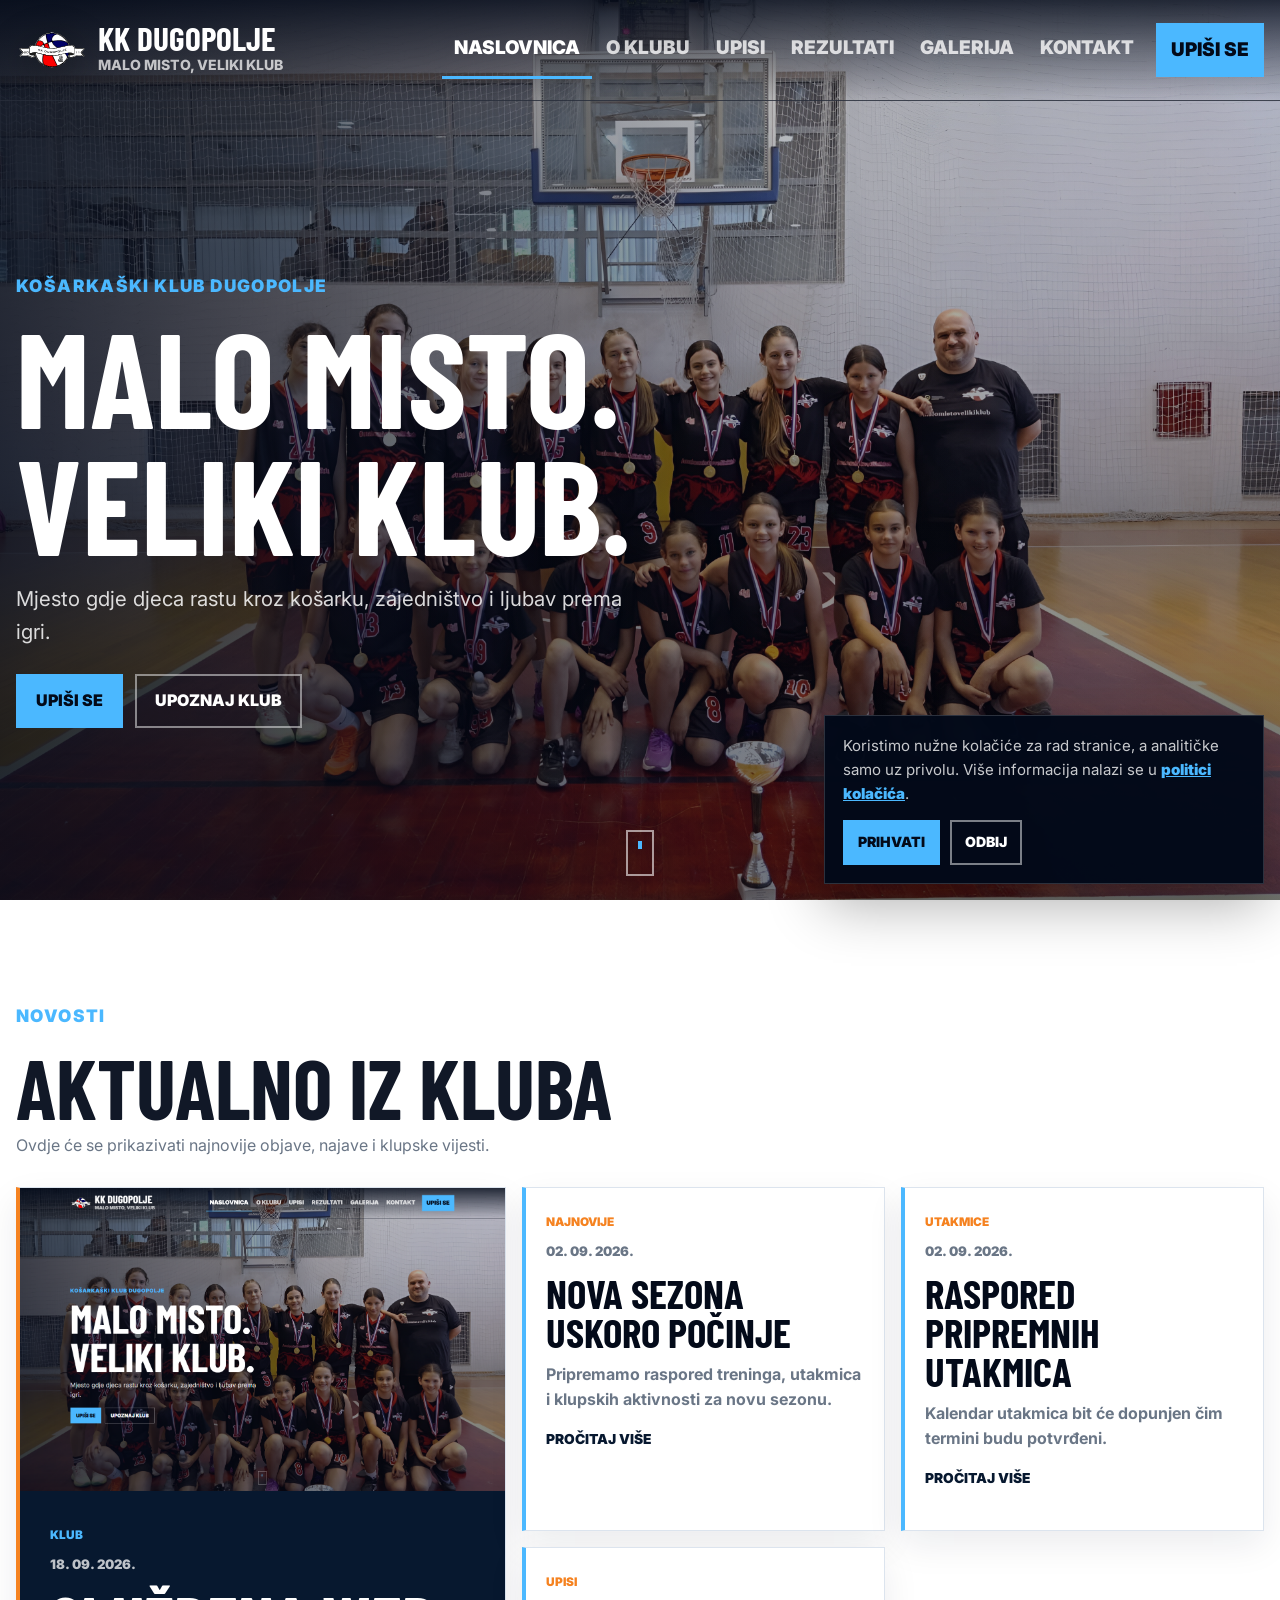
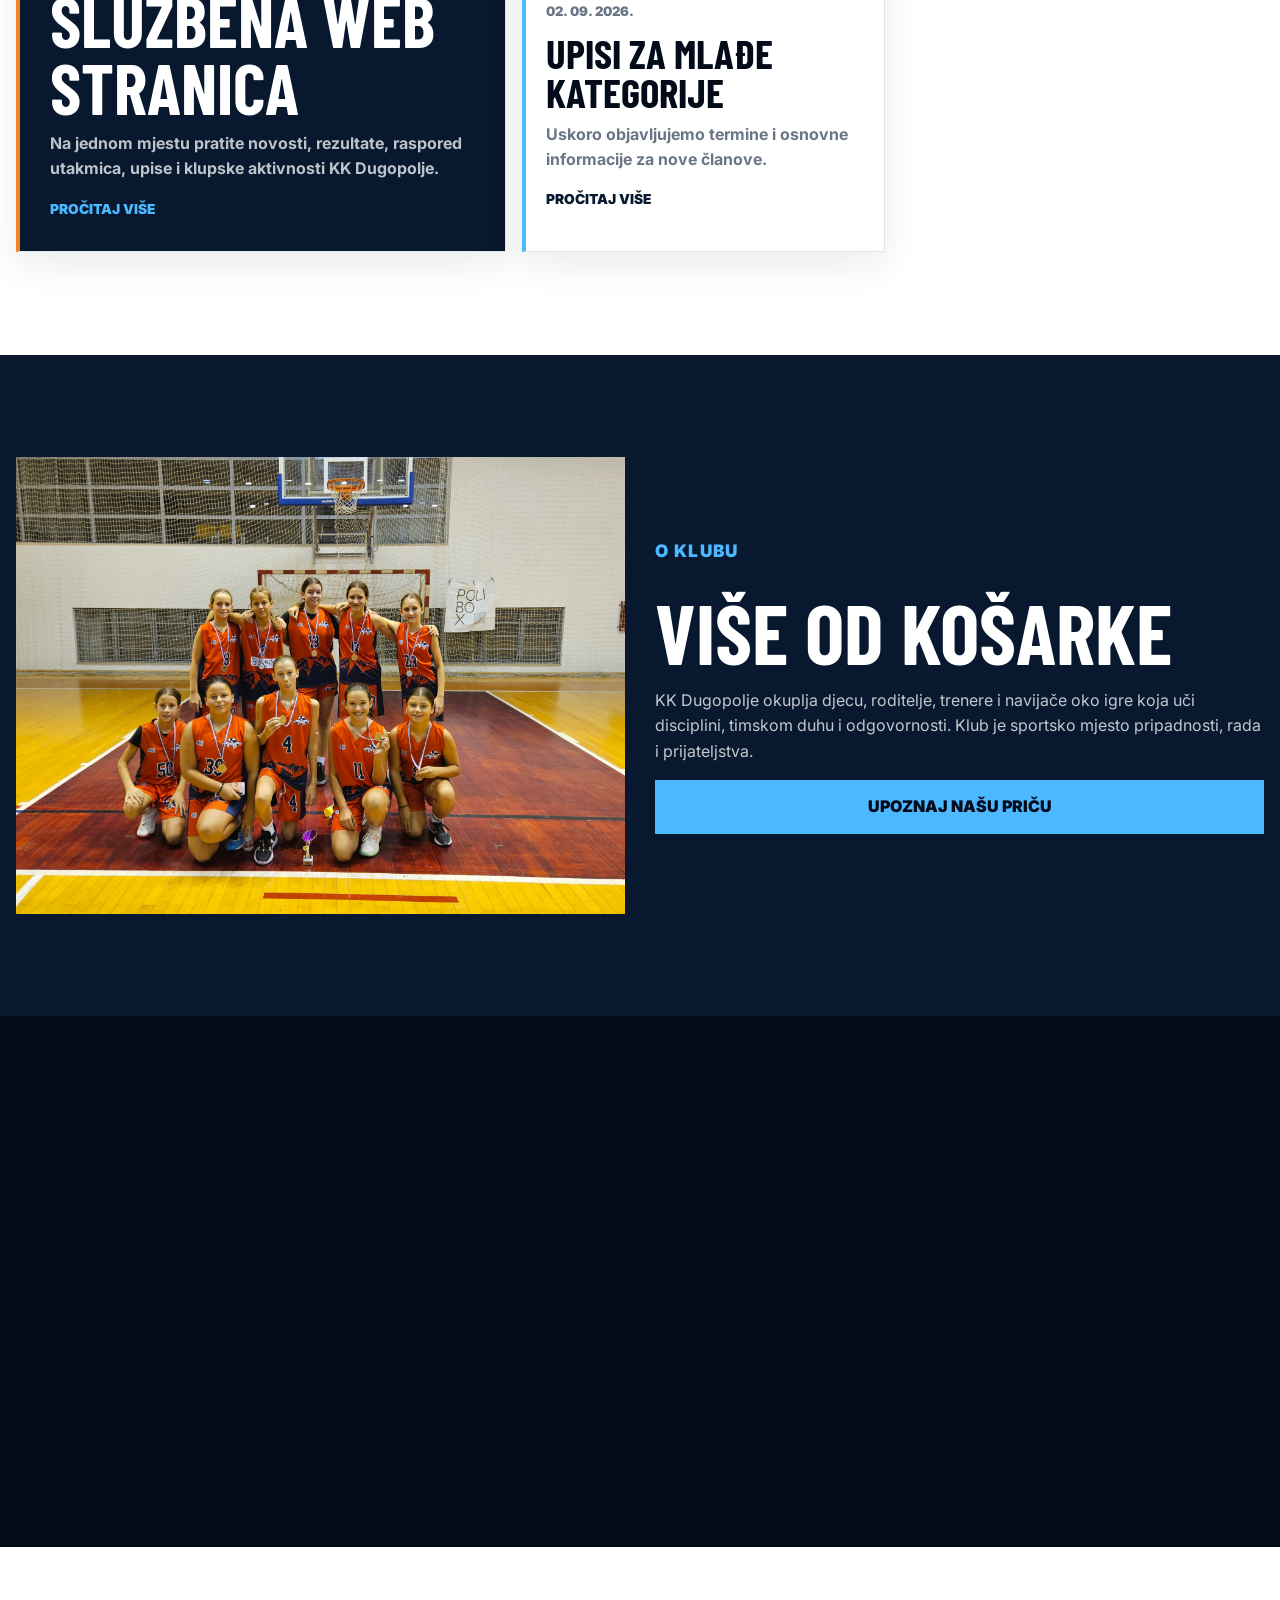
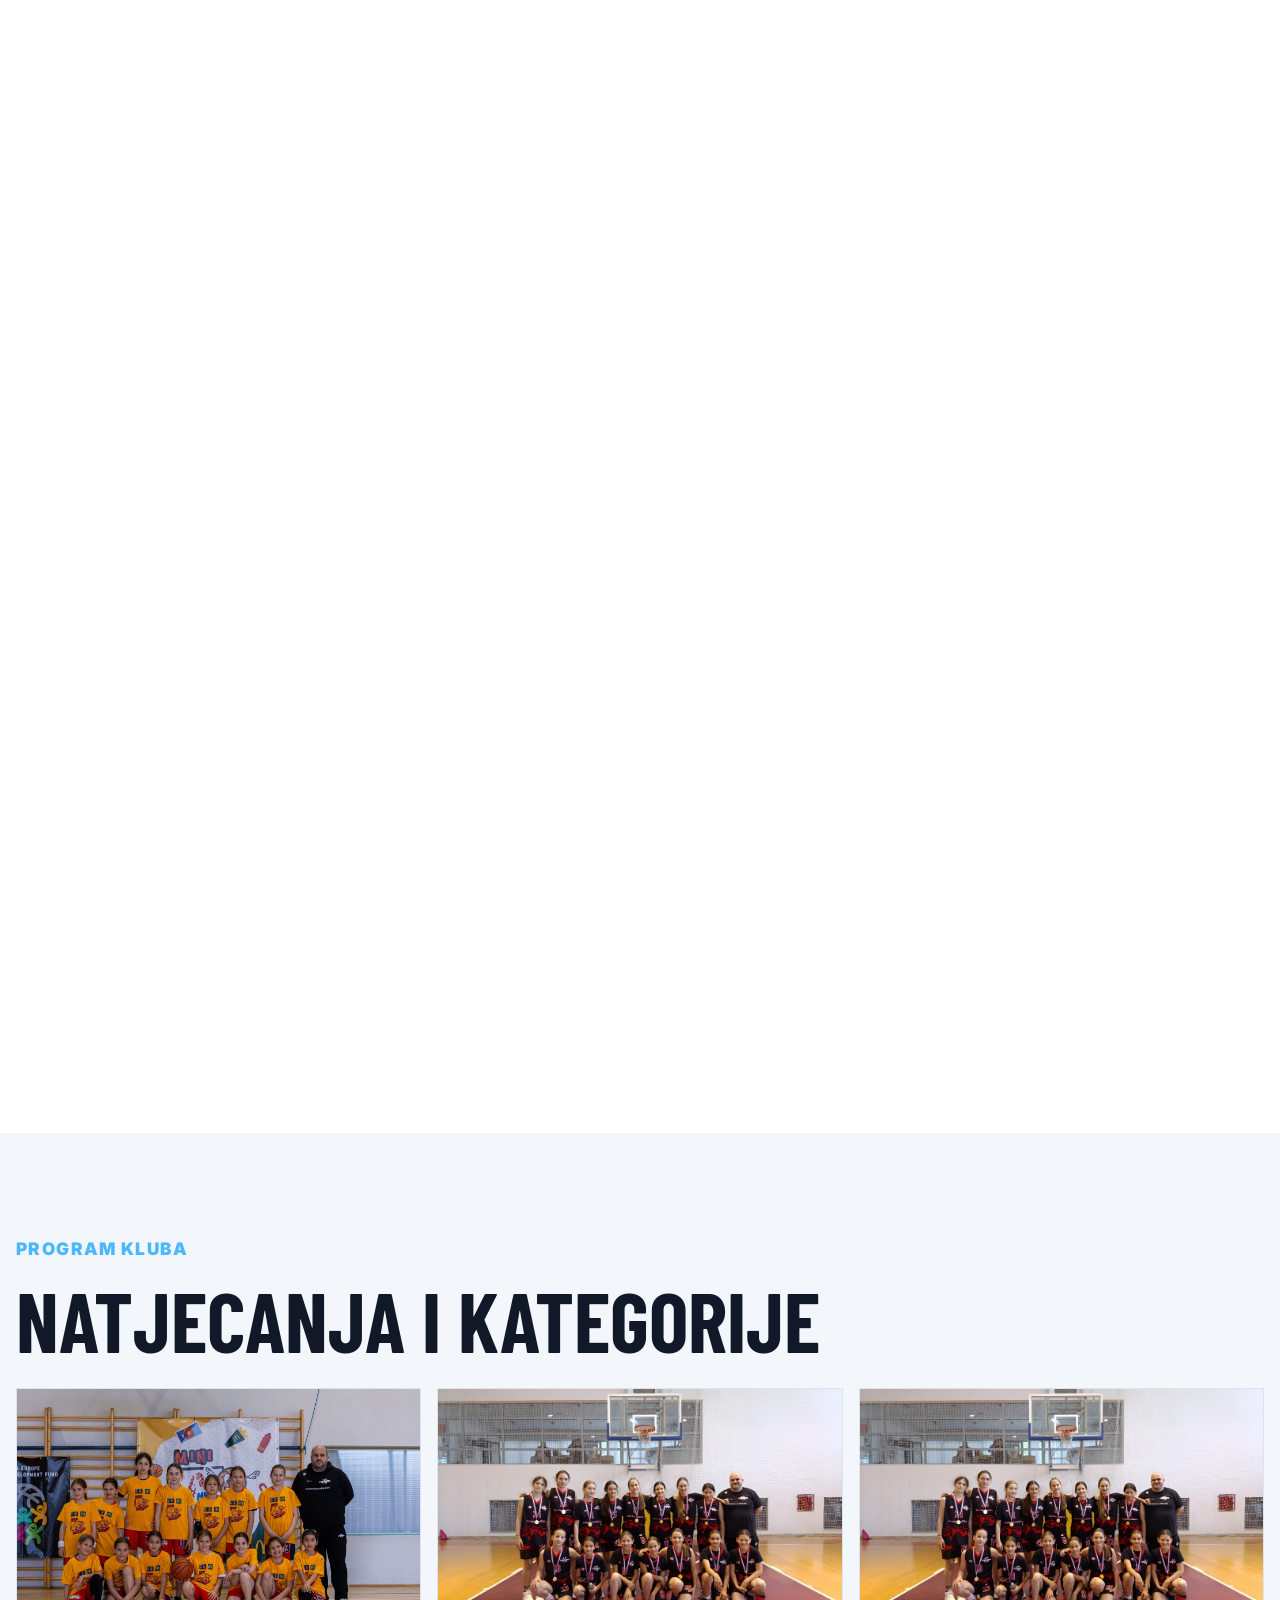
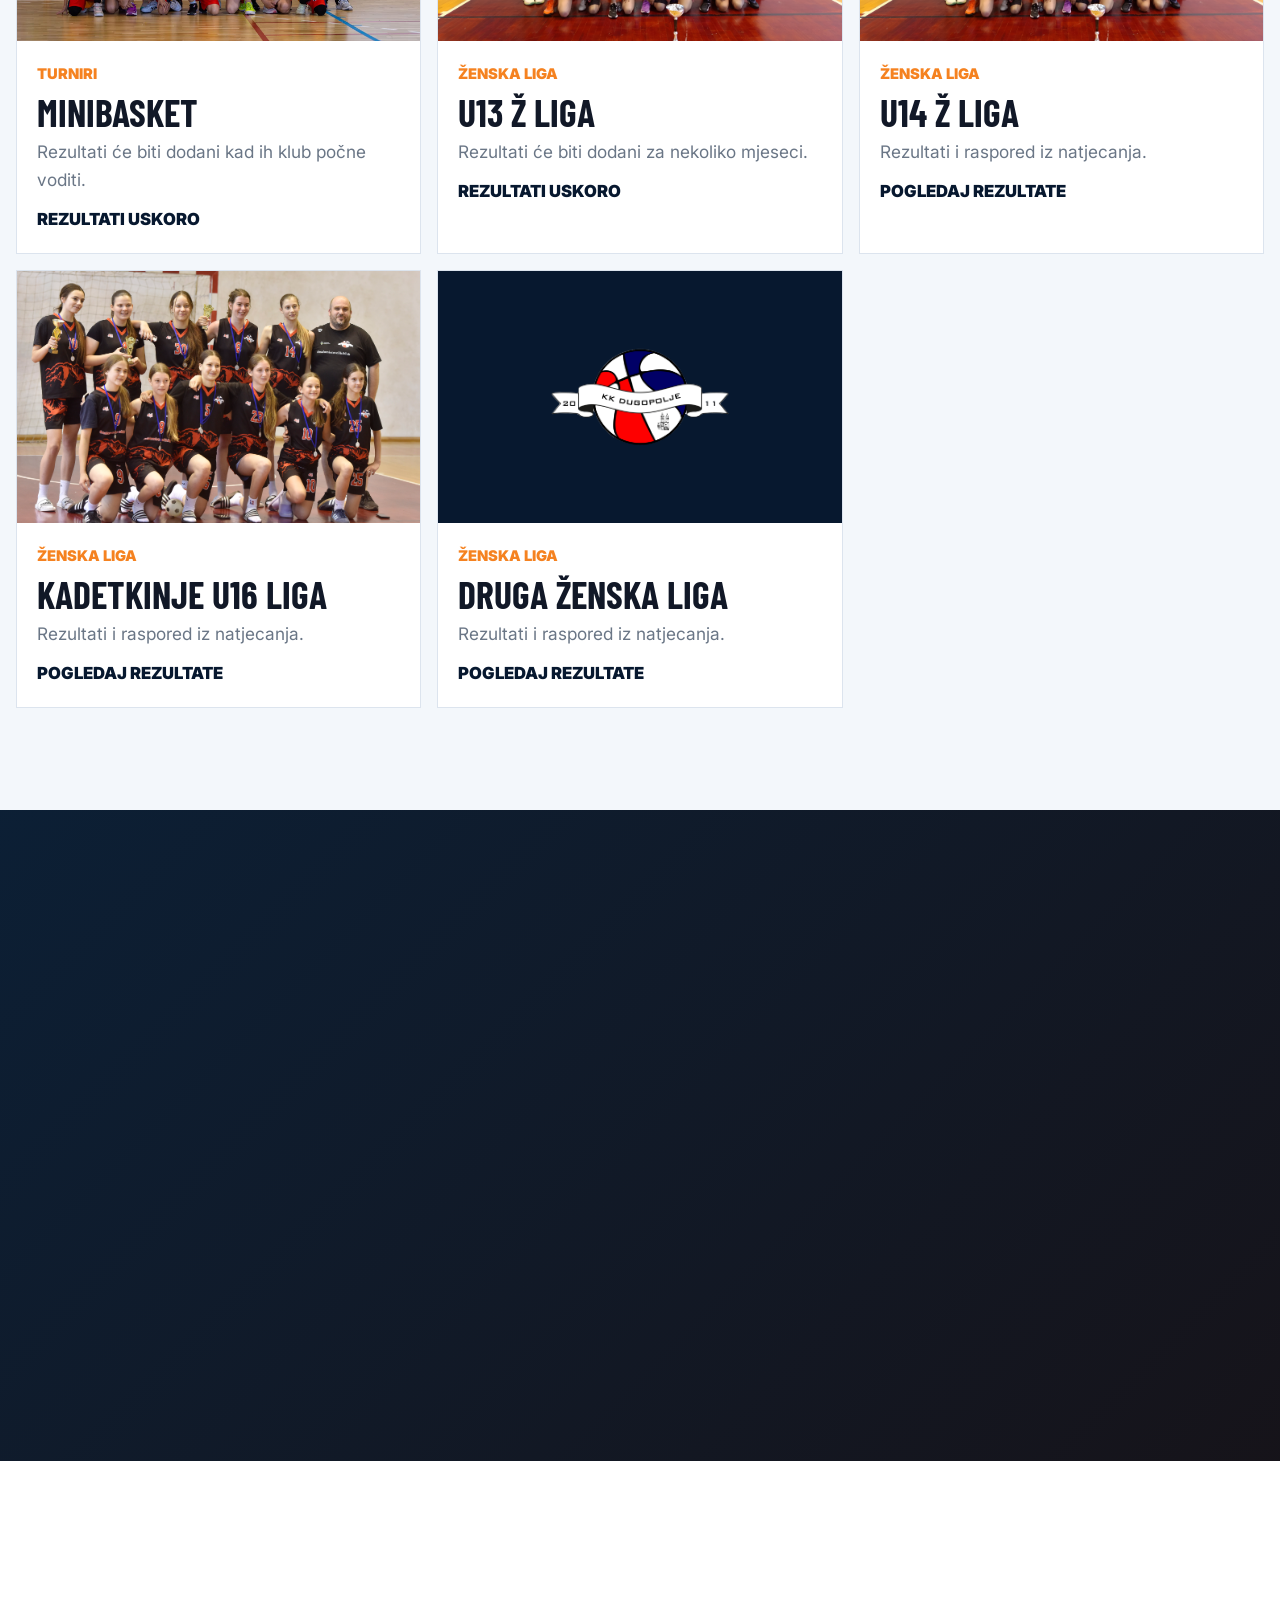
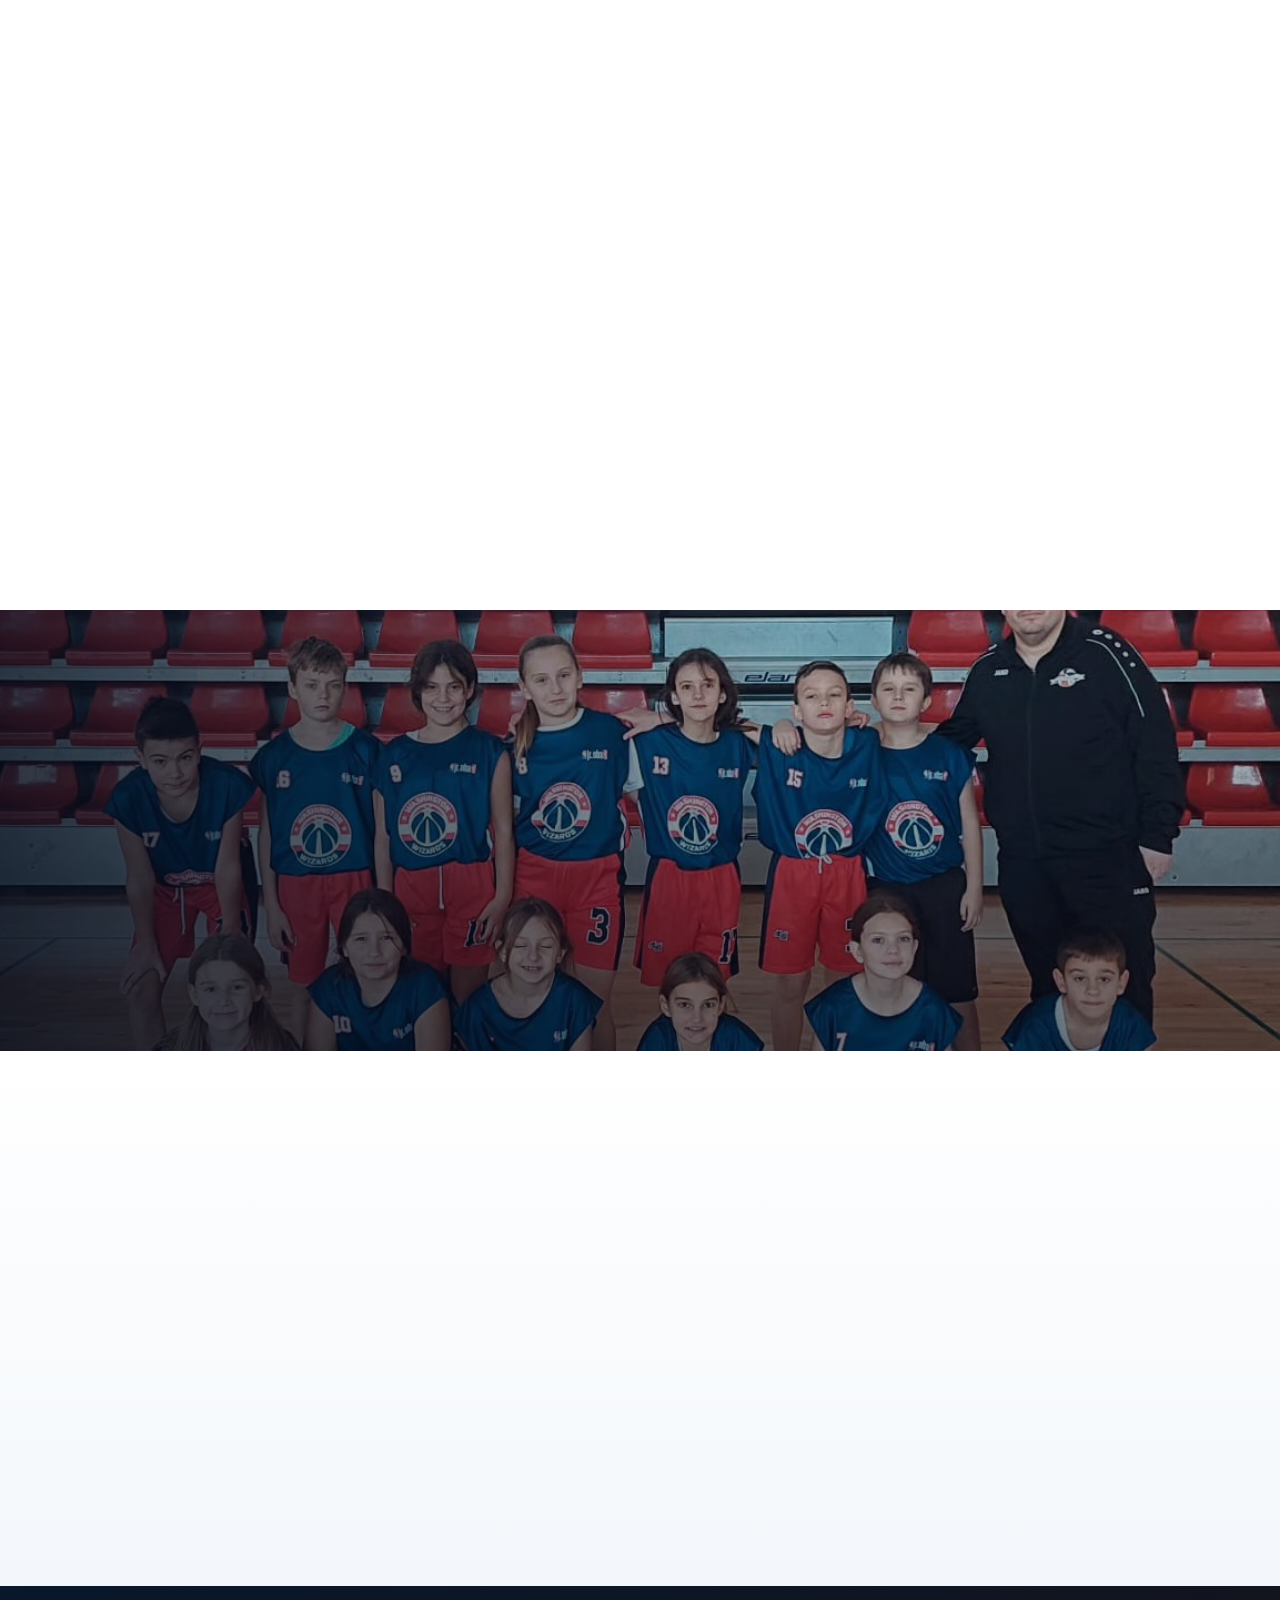
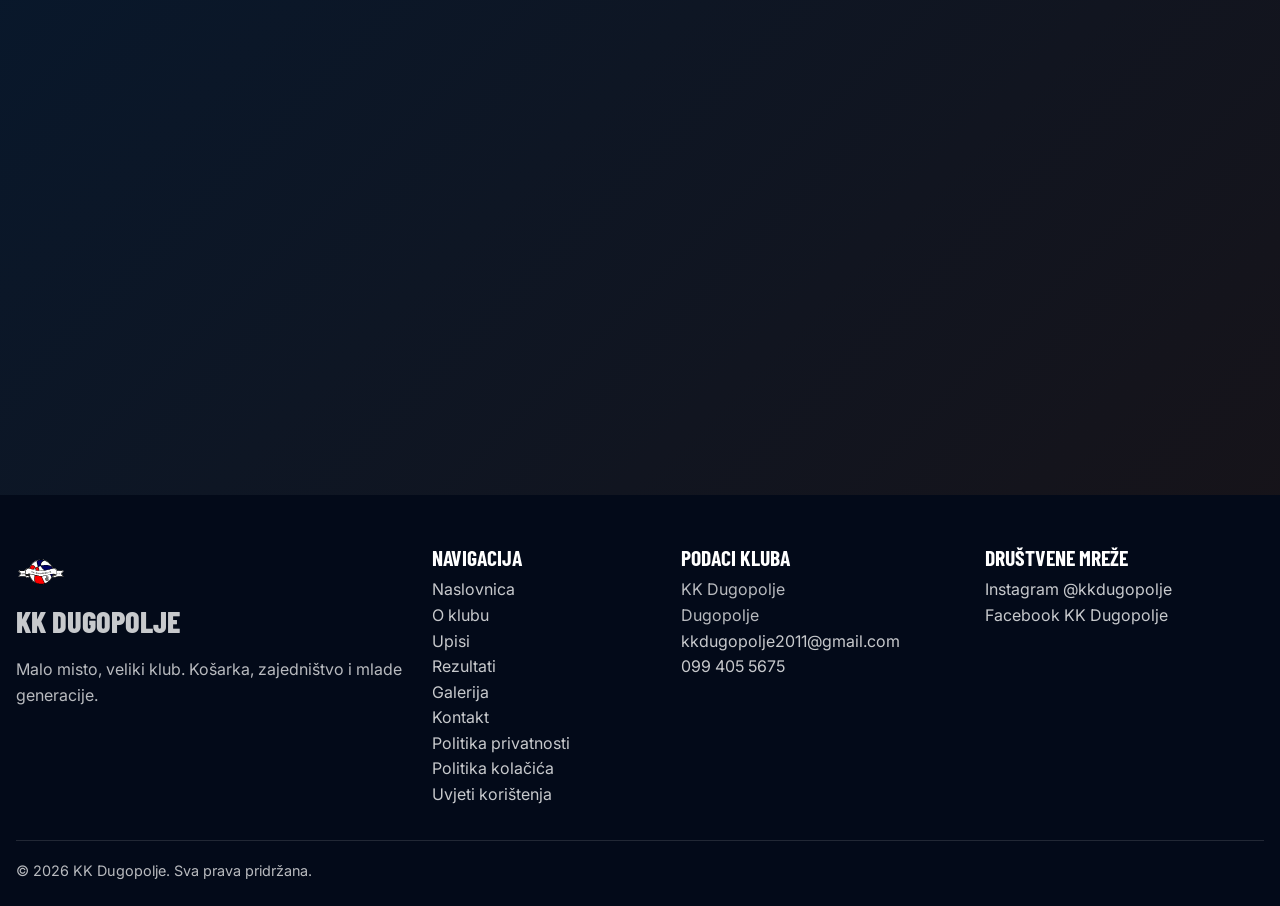
==== commit 9db4d0c5: "Azurirana verzija stranice" ====
--- a/index.html
+++ b/index.html
@@ -132,11 +132,9 @@
           </div>
           <div class="category-grid">
             <article class="category-card reveal"><img src="assets/images/nase_ekipe_1.jpeg" alt="Minibasket ekipa KK Dugopolje" loading="lazy"><div><h3>Minibasket</h3><p>Dječaci i djevojčice koji kroz igru ulaze u prve košarkaške korake.</p><a href="upisi.html">Upisi</a></div></article>
-            <article class="category-card reveal"><img src="assets/images/U13M upisi.jpeg" alt="U13 muška ekipa KK Dugopolje" loading="lazy"><div><h3>U13 M</h3><p>Muška kategorija za razvoj tehnike, timske igre i natjecateljskih navika.</p><a href="upisi.html">Upisi</a></div></article>
             <article class="category-card reveal"><img src="assets/images/nase_ekipe_3.jpeg" alt="U13 ženska ekipa KK Dugopolje" loading="lazy"><div><h3>U13 Ž</h3><p>Mlade košarkašice kroz treninge, utakmice i zajednički rad.</p><a href="upisi.html">Upisi</a></div></article>
             <article class="category-card reveal"><img src="assets/images/nase_ekipe_3.jpeg" alt="U14 ženska ekipa KK Dugopolje" loading="lazy"><div><h3>U14 Ž</h3><p>Ženska liga za igračice koje grade sigurnost, odgovornost i ritam igre.</p><a href="upisi.html">Upisi</a></div></article>
             <article class="category-card reveal"><img src="assets/images/nase_ekipe_4.jpg" alt="Kadetkinje U16 ekipa KK Dugopolje" loading="lazy"><div><h3>Kadetkinje U16</h3><p>Natjecateljski rad, disciplina i priprema za zahtjevnije utakmice.</p><a href="upisi.html">Upisi</a></div></article>
-            <article class="category-card category-card--logo reveal"><img src="assets/images/grb bez pozadine.png" alt="Logo KK Dugopolje" loading="lazy"><div><h3>U18 Ž</h3><p>Starije igračice, ozbiljniji treninzi i poveznica prema seniorskoj košarci.</p><a href="upisi.html">Upisi</a></div></article>
             <article class="category-card category-card--logo reveal"><img src="assets/images/grb bez pozadine.png" alt="Logo KK Dugopolje" loading="lazy"><div><h3>Druga ženska liga</h3><p>Seniorski natjecateljski program i nastavak klupskog razvoja.</p><a href="upisi.html">Upisi</a></div></article>
           </div>
         </div>
@@ -154,10 +152,6 @@
               <div><span class="tag">Turniri</span><h3>Minibasket</h3><p>Rezultati će biti dodani kad ih klub počne voditi.</p><a href="rezultati.html">Rezultati uskoro</a></div>
             </article>
             <article class="competition-card reveal">
-              <img src="assets/images/U13M upisi.jpeg" alt="U13 muška ekipa KK Dugopolje" loading="lazy">
-              <div><span class="tag">Muška liga</span><h3>U13 M liga</h3><p>Rezultati će biti dodani za nekoliko mjeseci.</p><a href="rezultati.html">Rezultati uskoro</a></div>
-            </article>
-            <article class="competition-card reveal">
               <img src="assets/images/nase_ekipe_3.jpeg" alt="U13 ženska ekipa KK Dugopolje" loading="lazy">
               <div><span class="tag">Ženska liga</span><h3>U13 Ž liga</h3><p>Rezultati će biti dodani za nekoliko mjeseci.</p><a href="rezultati.html">Rezultati uskoro</a></div>
             </article>
@@ -168,10 +162,6 @@
             <article class="competition-card reveal">
               <img src="assets/images/nase_ekipe_4.jpg" alt="Kadetkinje U16 ekipa KK Dugopolje" loading="lazy">
               <div><span class="tag">Ženska liga</span><h3>Kadetkinje U16 liga</h3><p>Rezultati i raspored iz natjecanja.</p><a href="rezultati.html">Pogledaj rezultate</a></div>
-            </article>
-            <article class="competition-card competition-card--logo reveal">
-              <img src="assets/images/grb bez pozadine.png" alt="Logo KK Dugopolje" loading="lazy">
-              <div><span class="tag">Ženska liga</span><h3>U18 Ž liga</h3><p>Rezultati i raspored iz natjecanja.</p><a href="rezultati.html">Pogledaj rezultate</a></div>
             </article>
             <article class="competition-card competition-card--logo reveal">
               <img src="assets/images/grb bez pozadine.png" alt="Logo KK Dugopolje" loading="lazy">
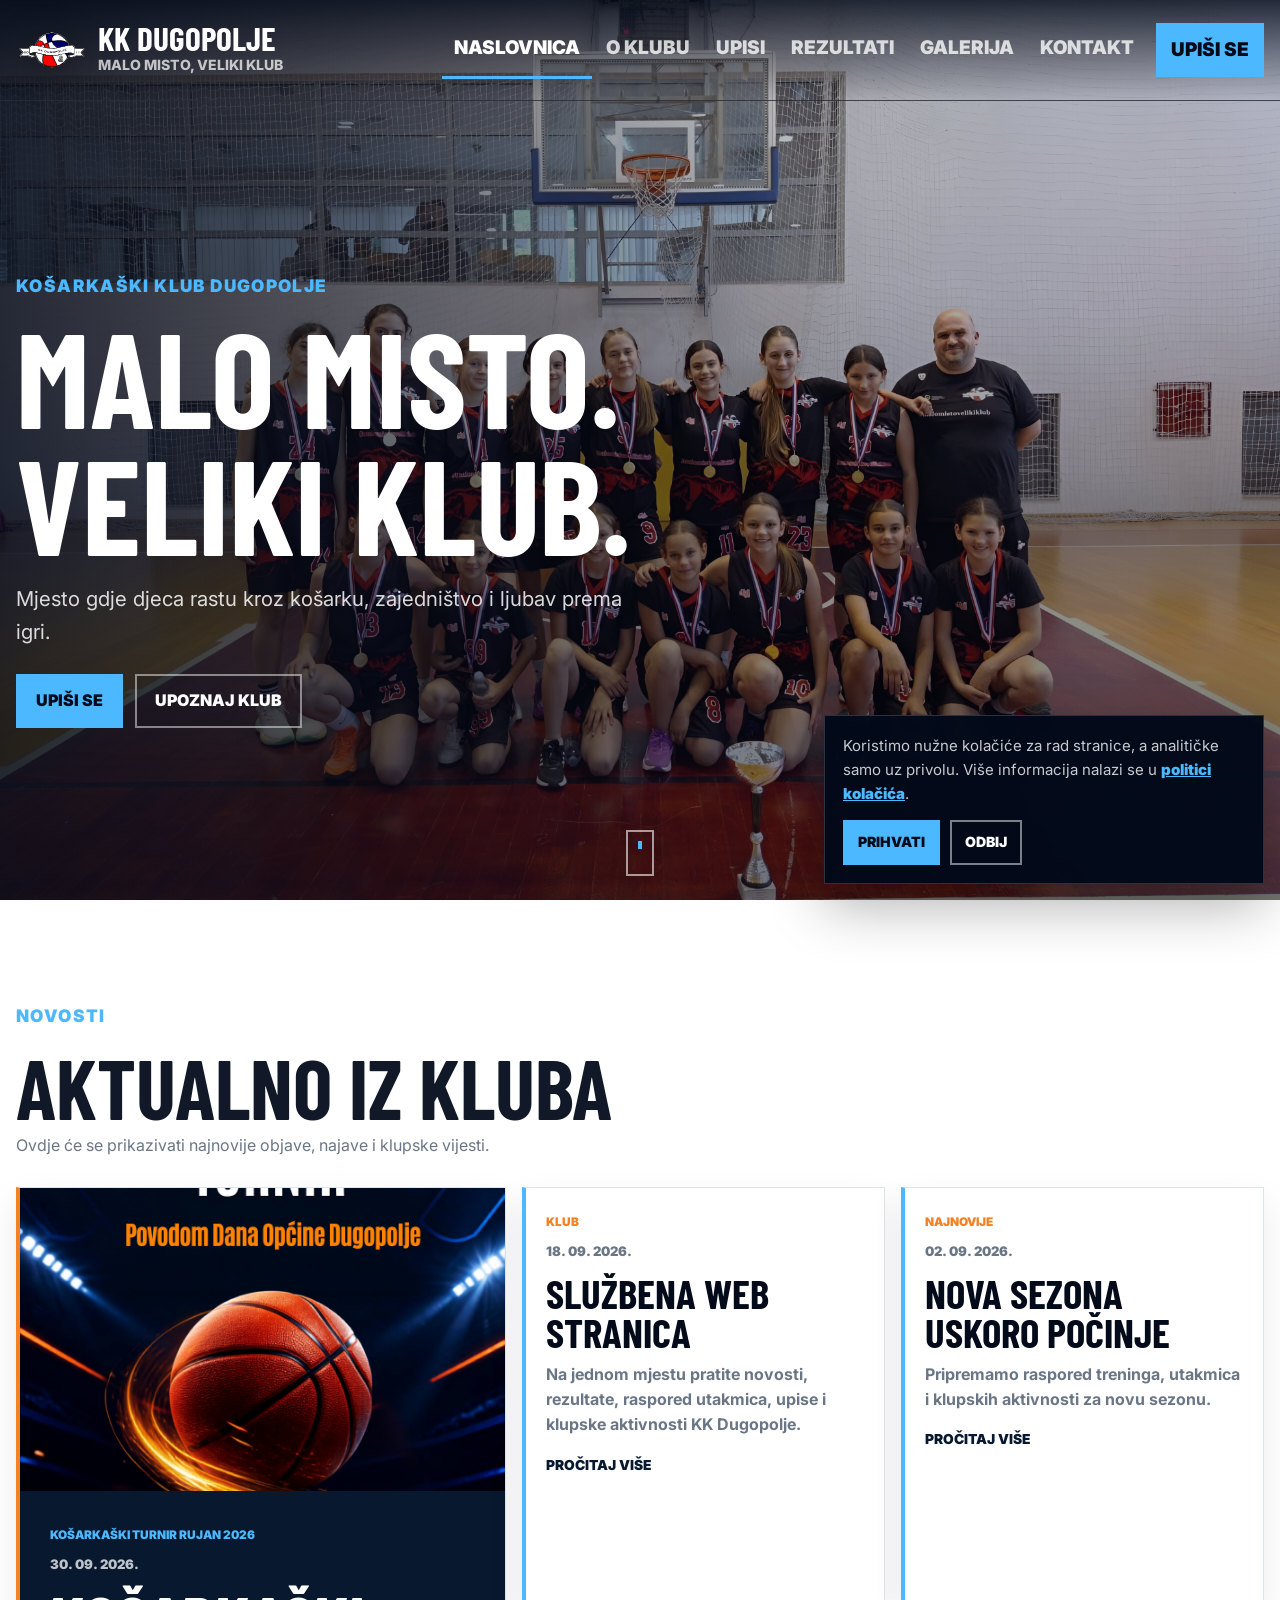
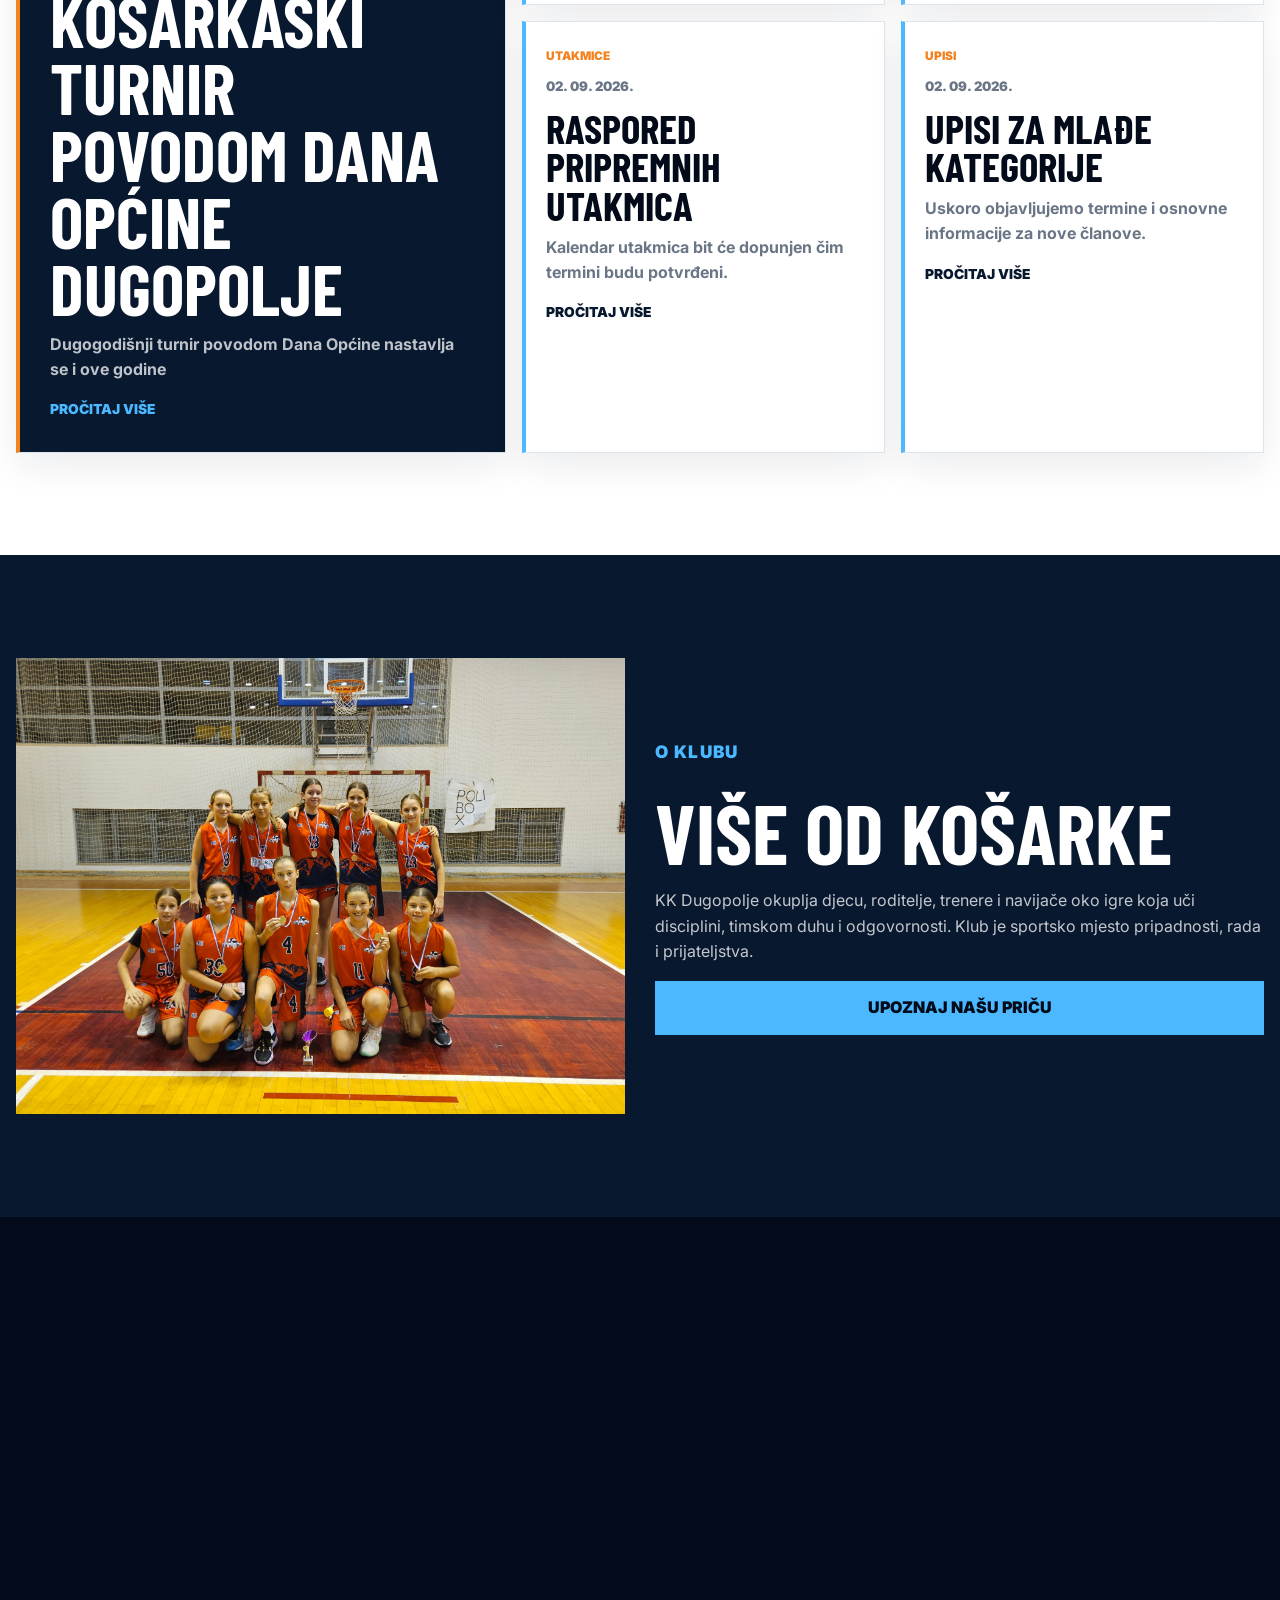
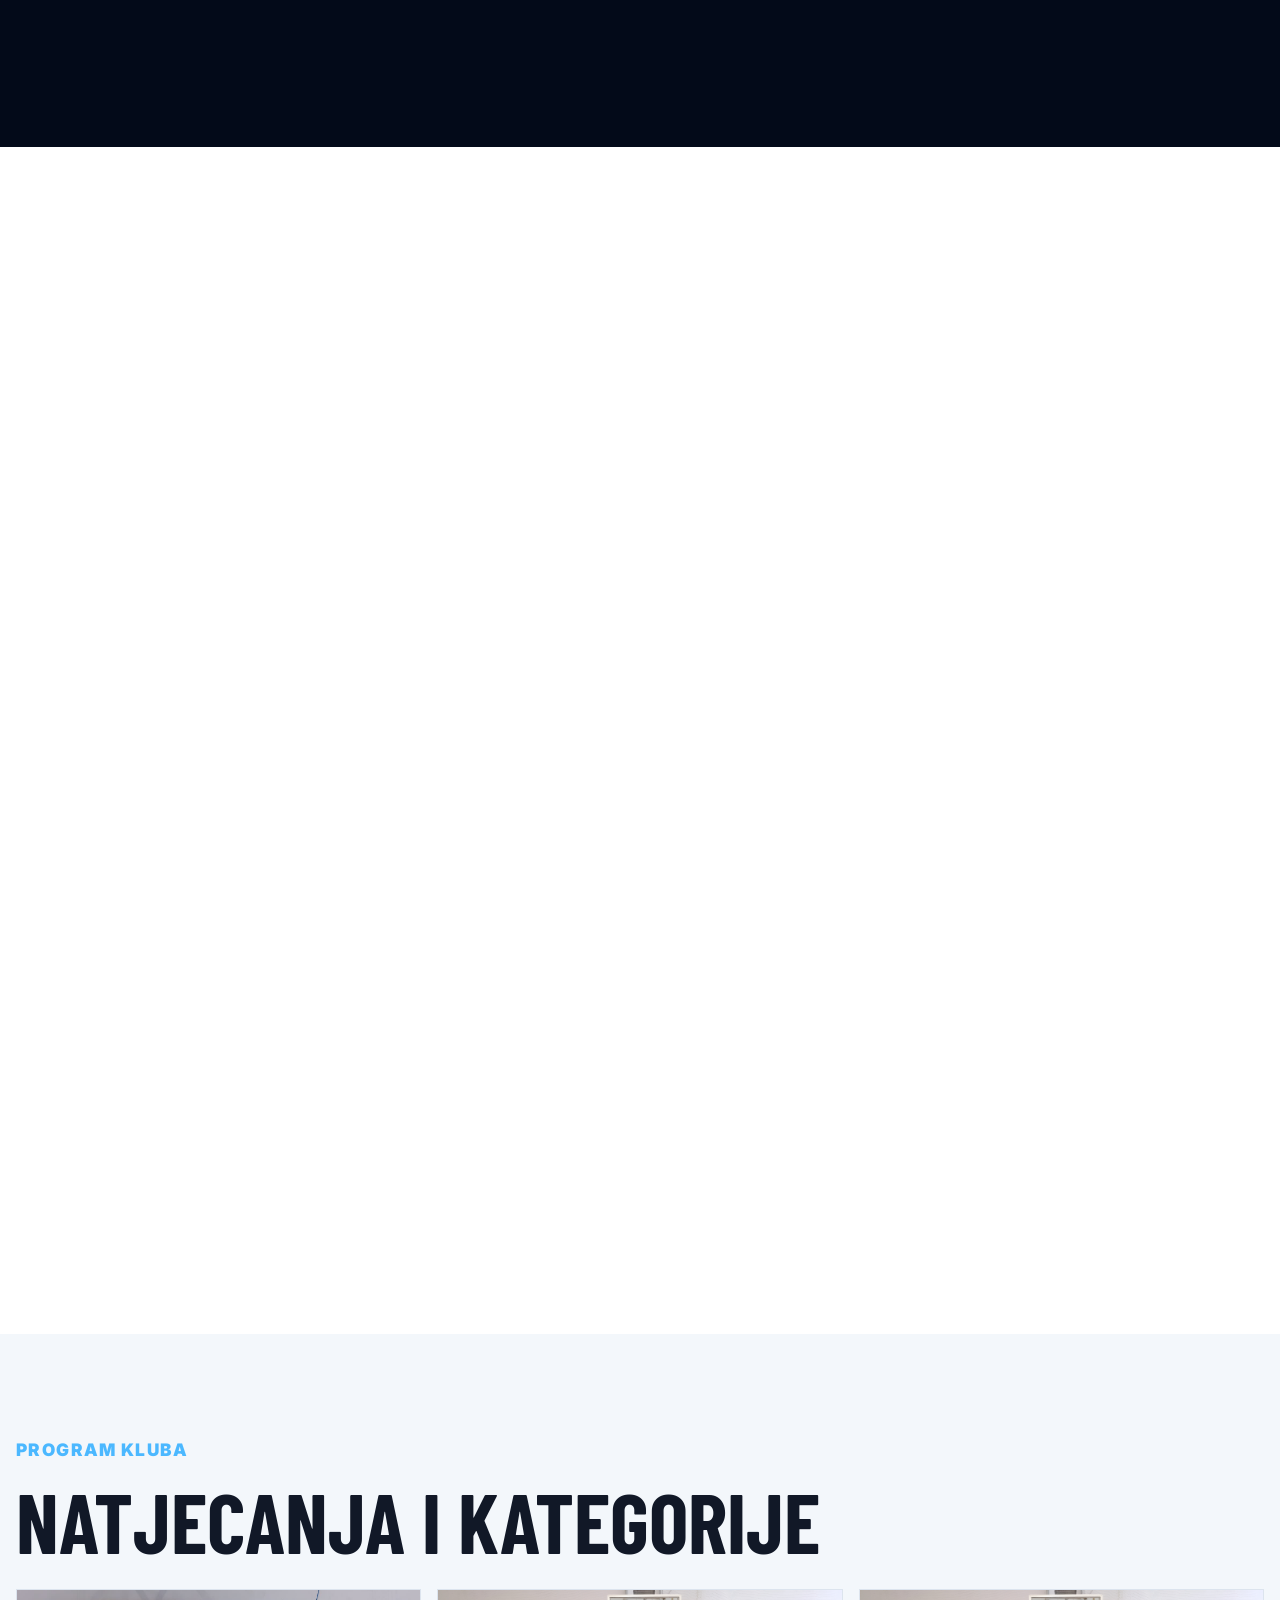
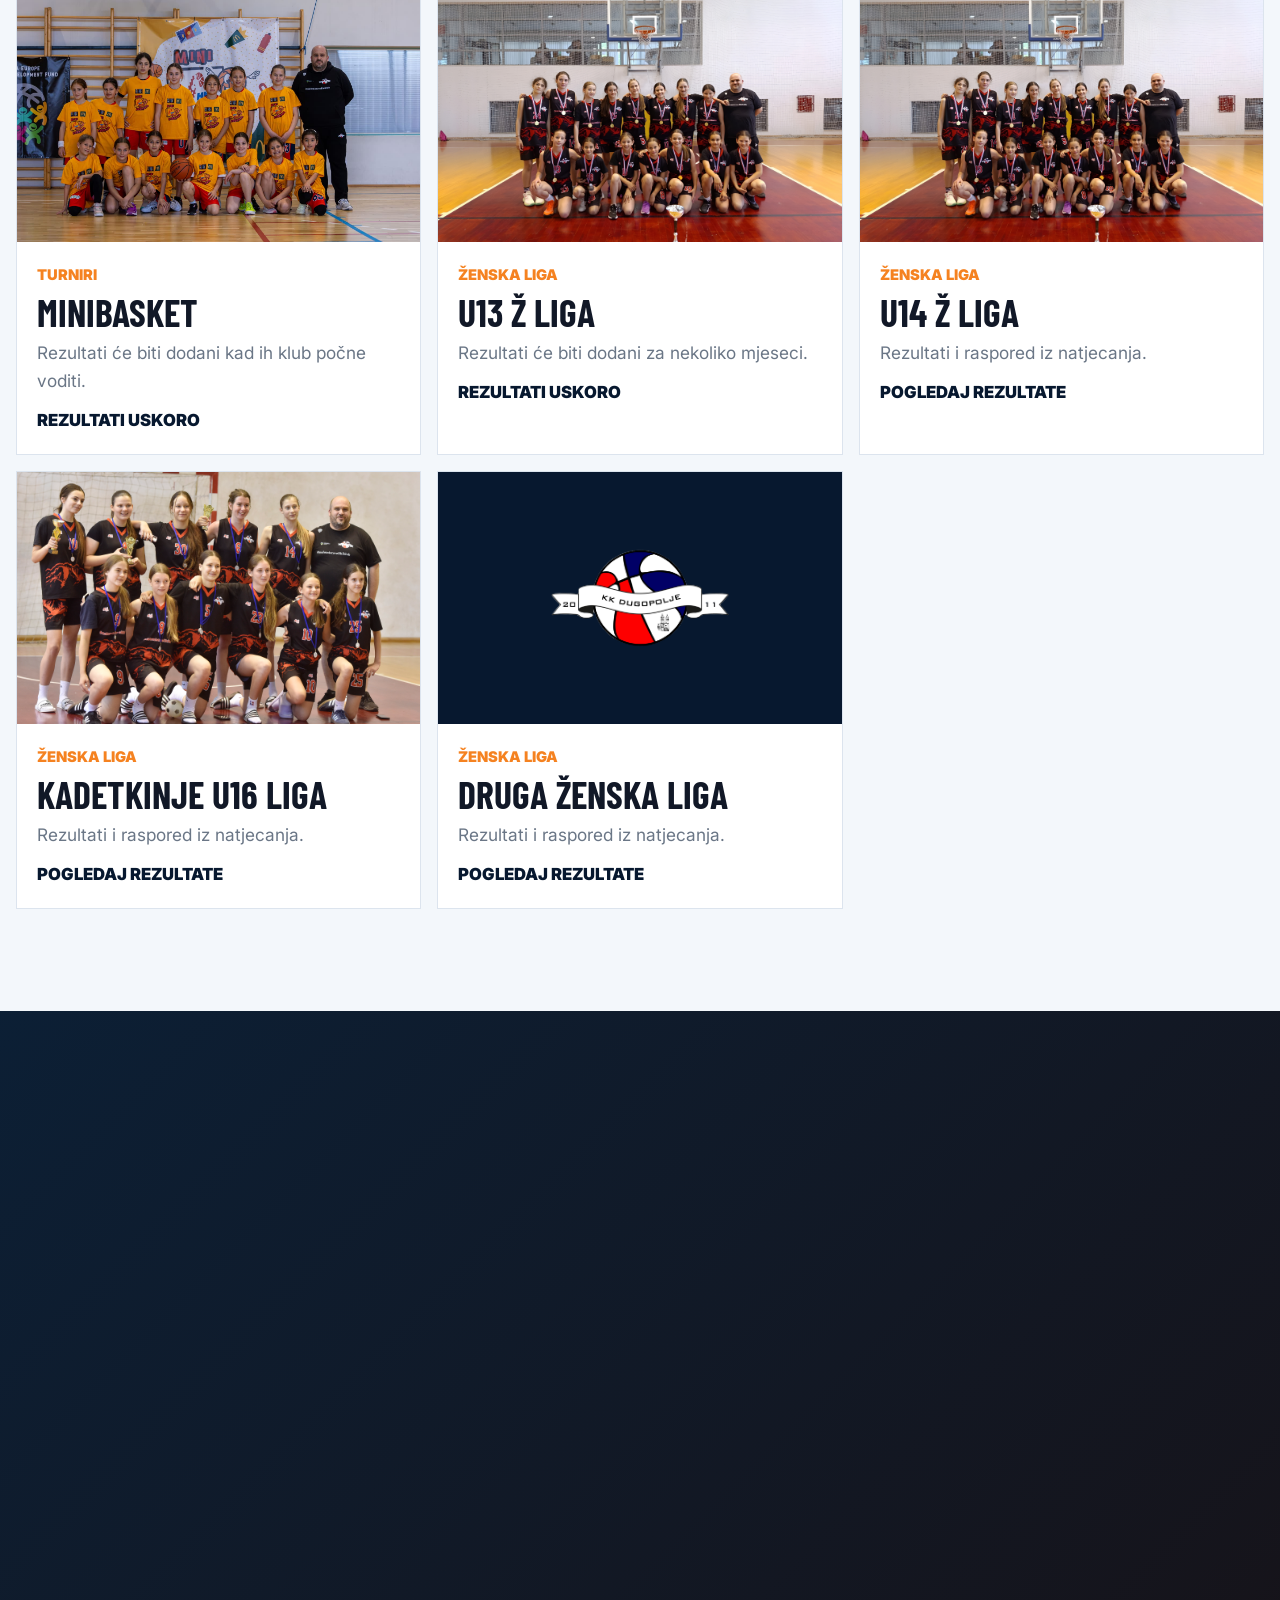
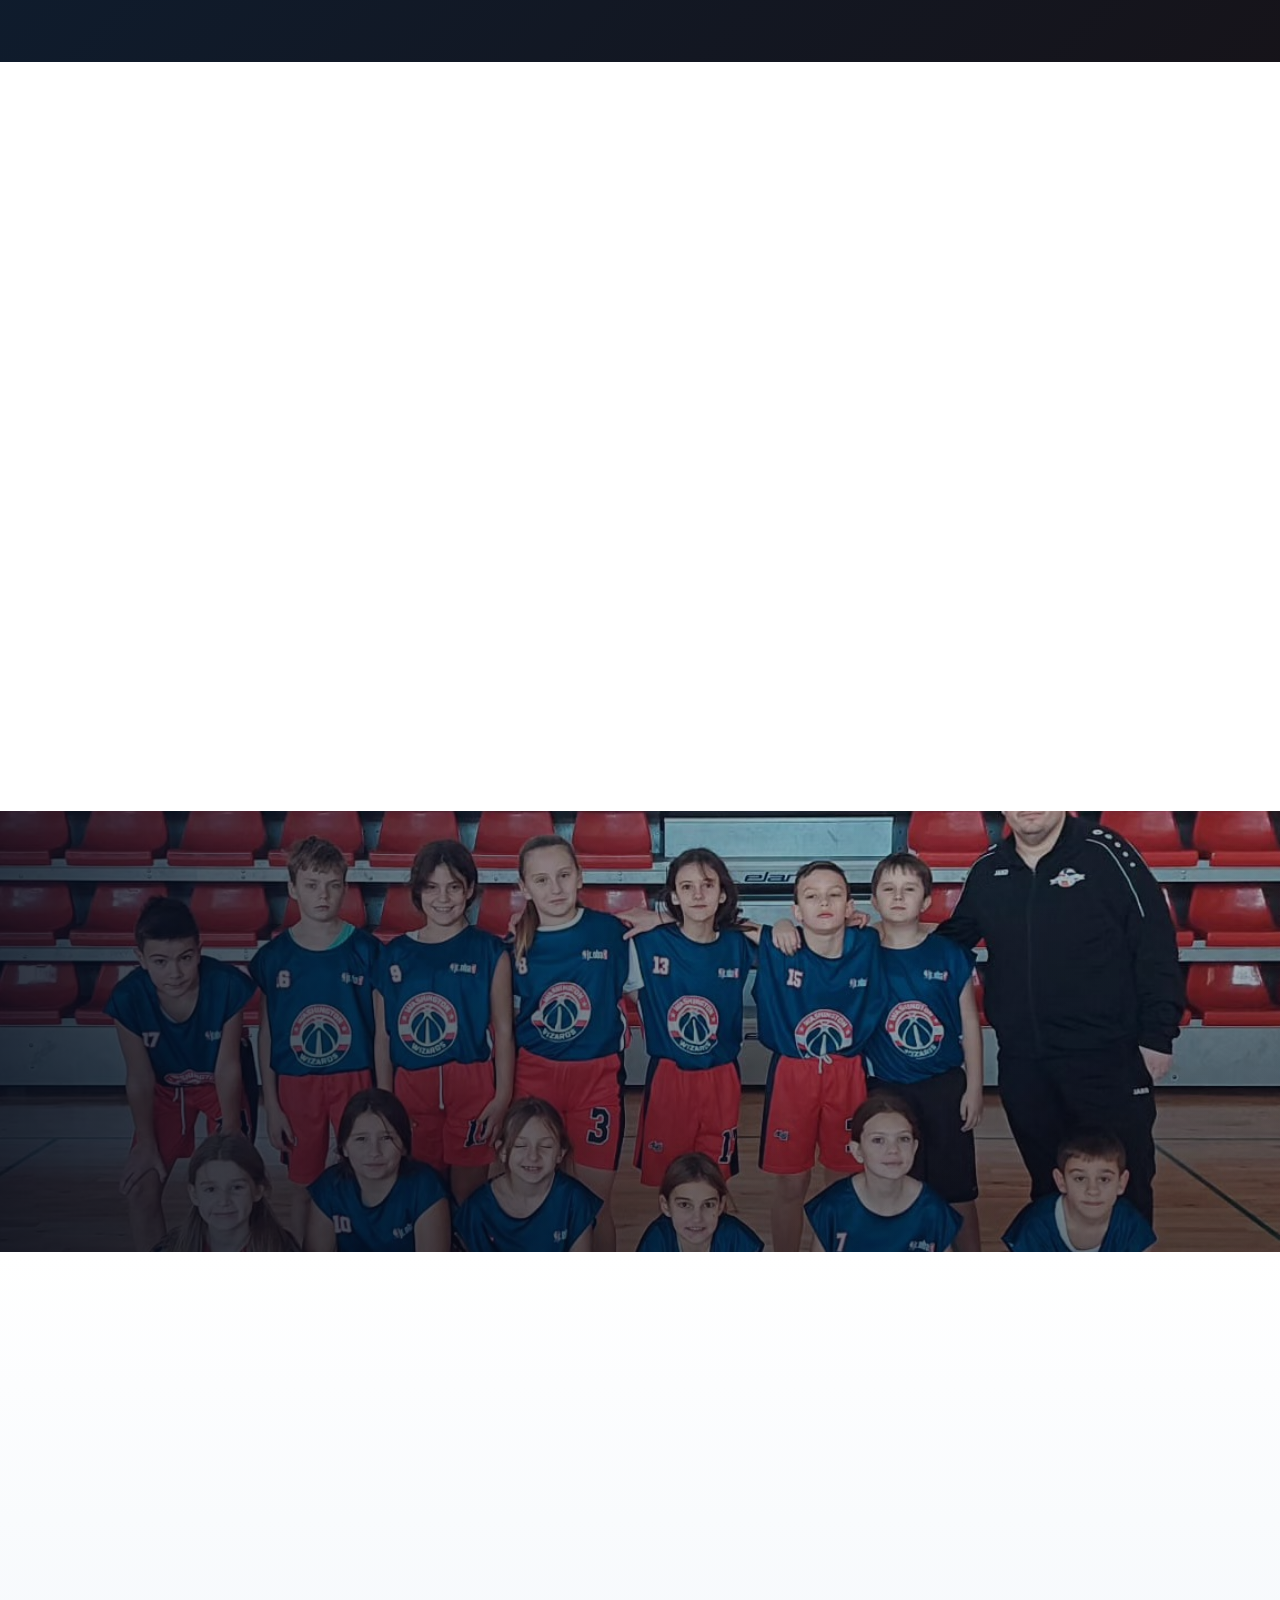
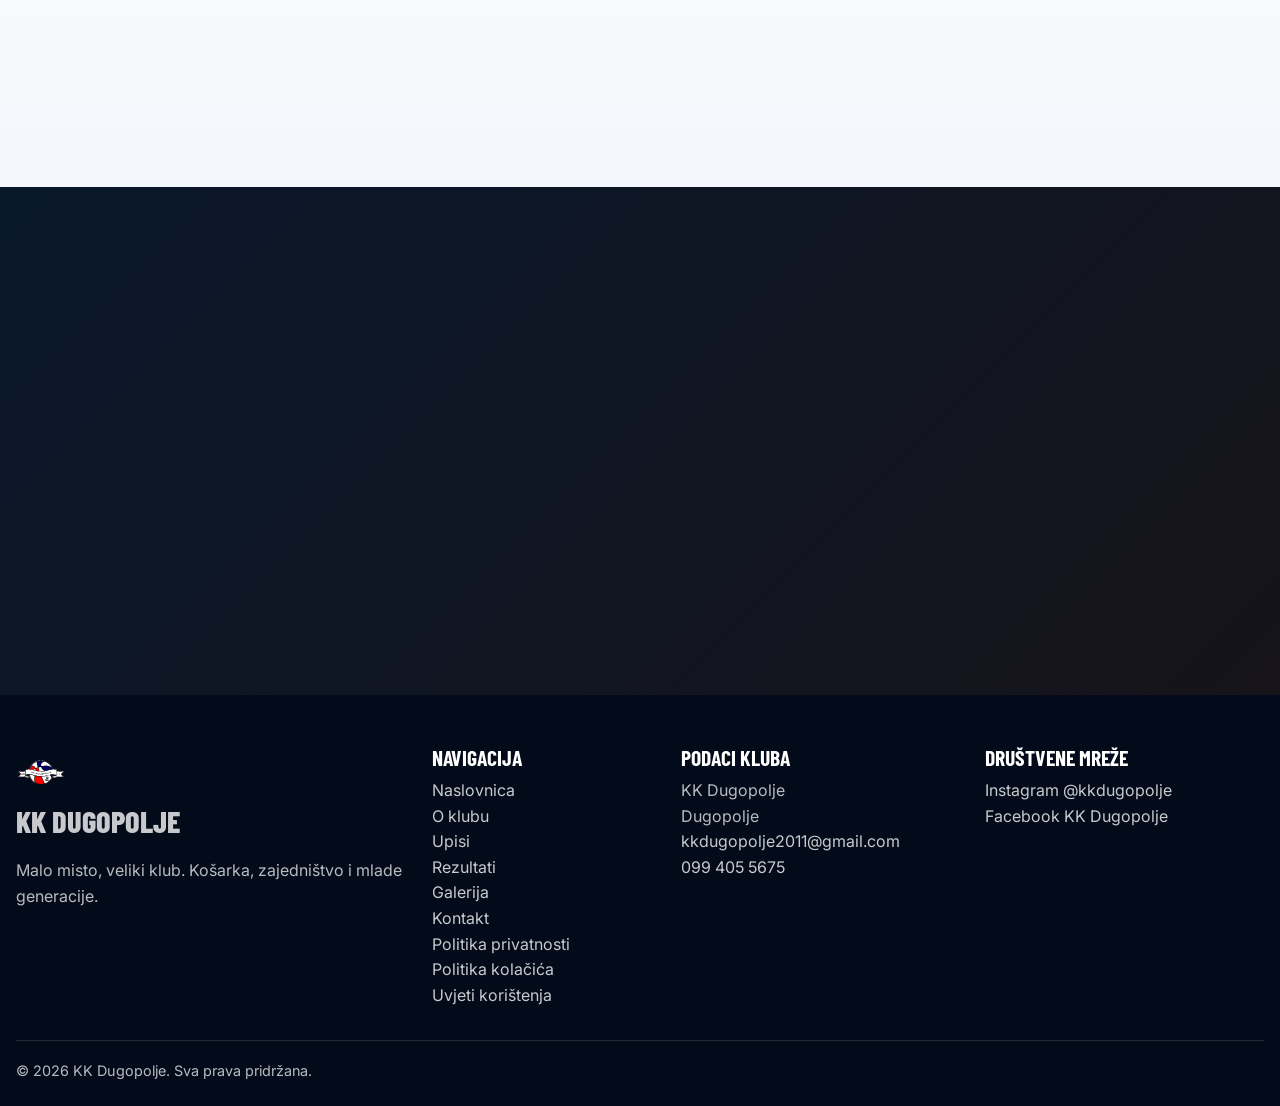
==== commit 4fb91505: "Add Sv Mihovil cache busting" ====
--- a/index.html
+++ b/index.html
@@ -18,8 +18,8 @@
     <link rel="preconnect" href="https://fonts.googleapis.com">
     <link rel="preconnect" href="https://fonts.gstatic.com" crossorigin>
     <link href="https://fonts.googleapis.com/css2?family=Barlow+Condensed:wght@600;700;800&family=Inter:wght@400;500;700;800;900&display=swap" rel="stylesheet">
-    <link rel="stylesheet" href="styles.css">
-    <script src="script.js" defer></script>
+    <link rel="stylesheet" href="styles.css?v=sv-mihovil-20261001">
+    <script src="script.js?v=sv-mihovil-20261001" defer></script>
   </head>
   <body>
     <a class="skip-link" href="#main">Preskoči na sadržaj</a>
--- a/styles.css
+++ b/styles.css
@@ -490,12 +490,6 @@
 .standings-table tbody tr:nth-child(even) {
   background: var(--color-soft);
 }
-.standings-table tbody tr:first-child {
-  background: #eef8ff;
-}
-.standings-table tbody tr:first-child th {
-  color: var(--color-primary);
-}
 .match-table-wrap {
   overflow-x: auto;
   background: var(--color-light);
@@ -542,9 +536,27 @@
 .match-table tbody tr:hover {
   background: #eef8ff;
 }
+.match-table tbody tr.match-round-end th,
+.match-table tbody tr.match-round-end td {
+  border-bottom: 5px solid #0873b5 !important;
+  box-shadow: inset 0 -2px 0 #35a7ed, 0 4px 0 rgba(8, 115, 181, 0.18);
+}
+.match-table tbody tr.match-round-end + tr th,
+.match-table tbody tr.match-round-end + tr td {
+  border-top-color: #0873b5 !important;
+}
+.match-empty-row td {
+  color: var(--color-muted);
+  font-weight: 800;
+  text-align: center;
+}
 .match-table tbody th {
   min-width: 180px;
   color: var(--color-primary-dark);
+}
+.match-table th:nth-child(6),
+.match-table td:nth-child(6) {
+  text-align: center;
 }
 .club-cell {
   display: inline-flex;
@@ -575,11 +587,15 @@
   display: inline-block;
   min-width: 68px;
   color: var(--color-primary);
-  font-family: var(--font-heading);
-  font-size: 1.7rem;
-  line-height: 0.9;
+  font-family: var(--font-body);
+  font-size: 0.95rem;
+  font-weight: 800;
+  line-height: 1.15;
   text-align: center;
   white-space: nowrap;
+}
+.table-score--status {
+  min-width: 0;
 }
 .download-grid {
   display: grid;
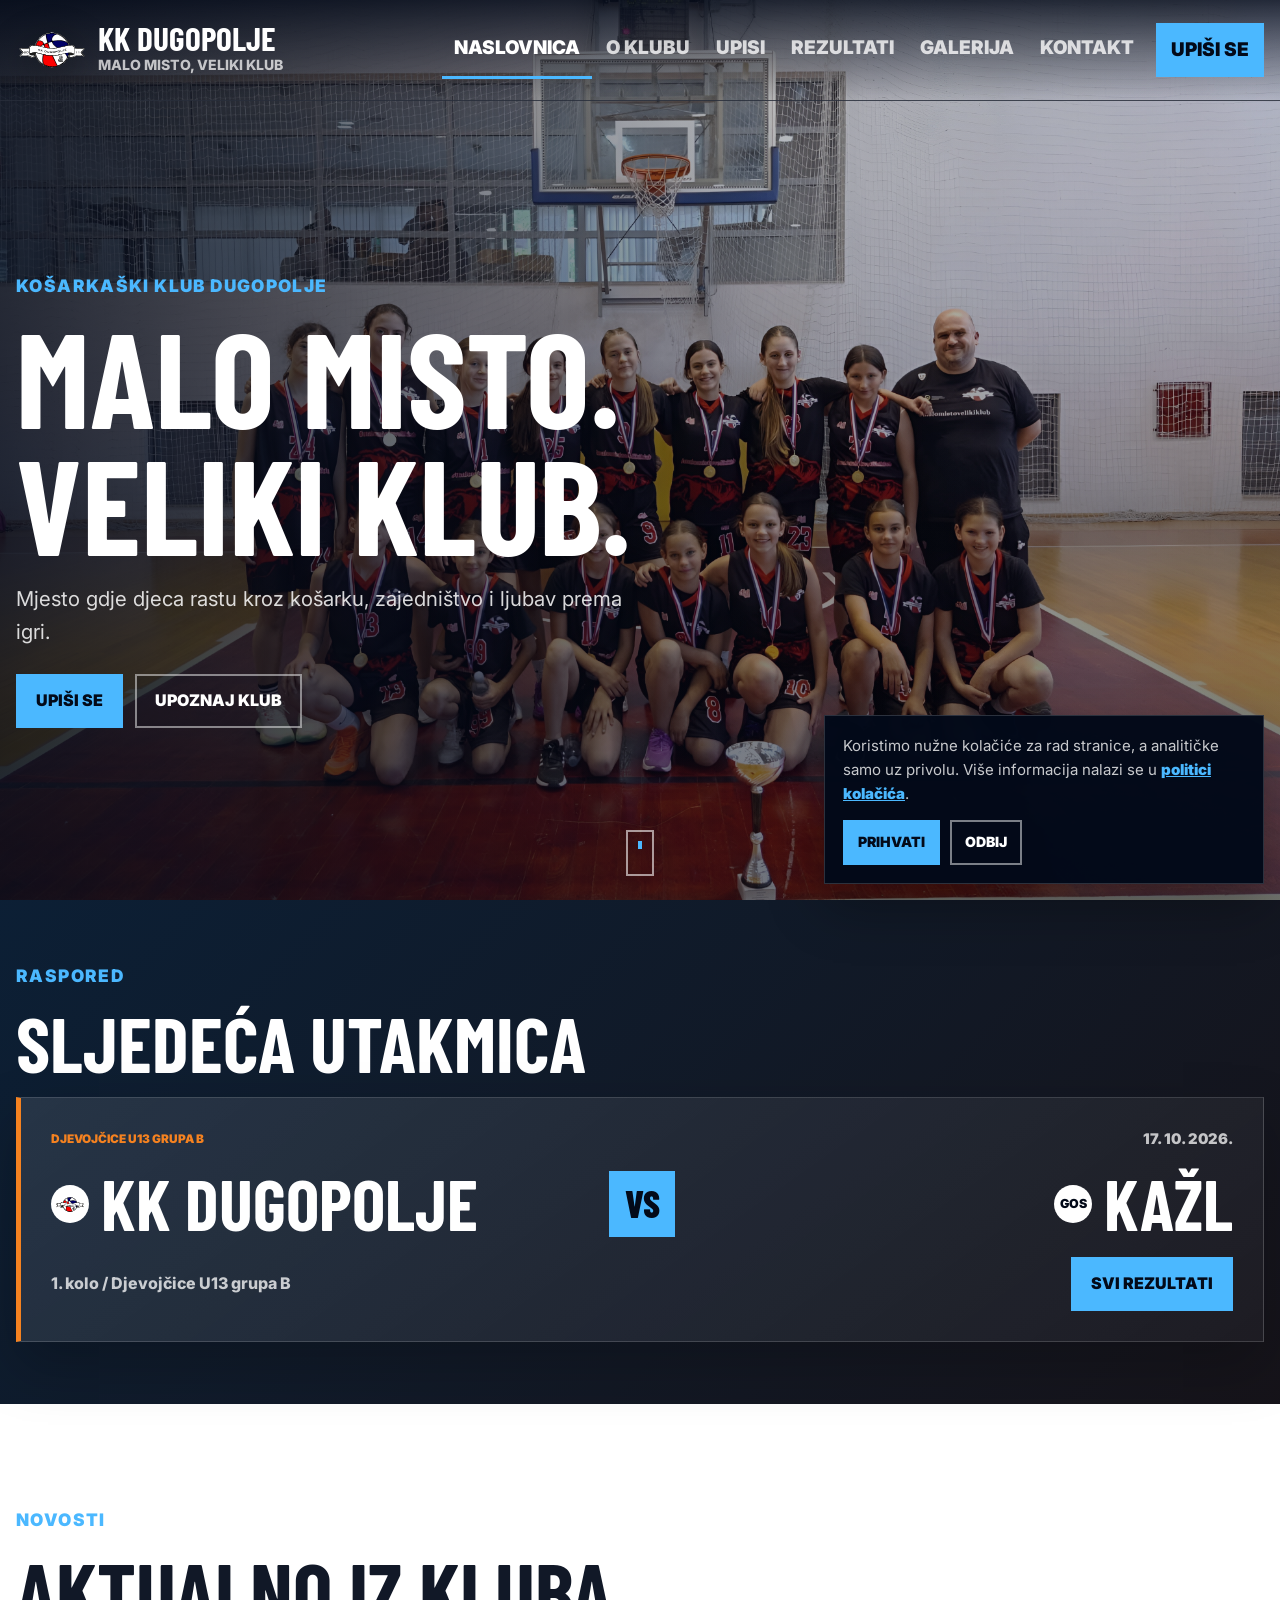
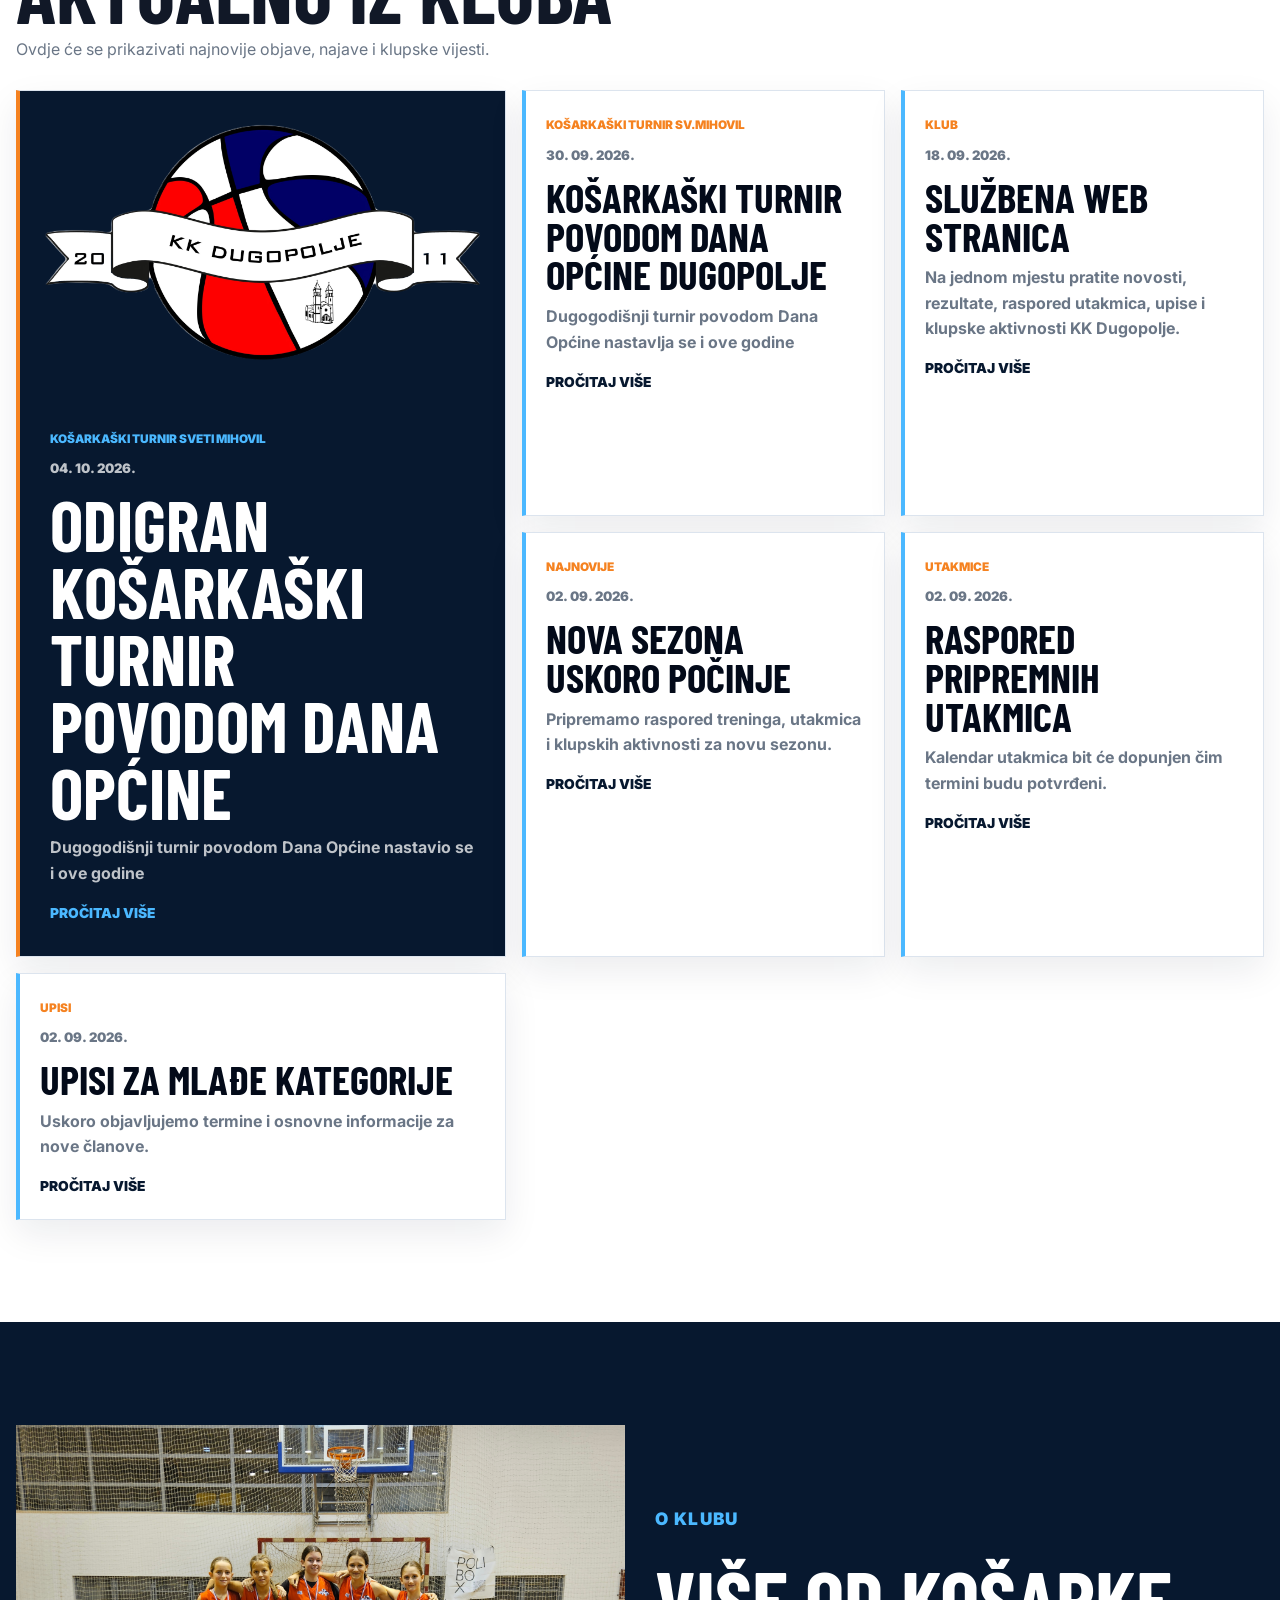
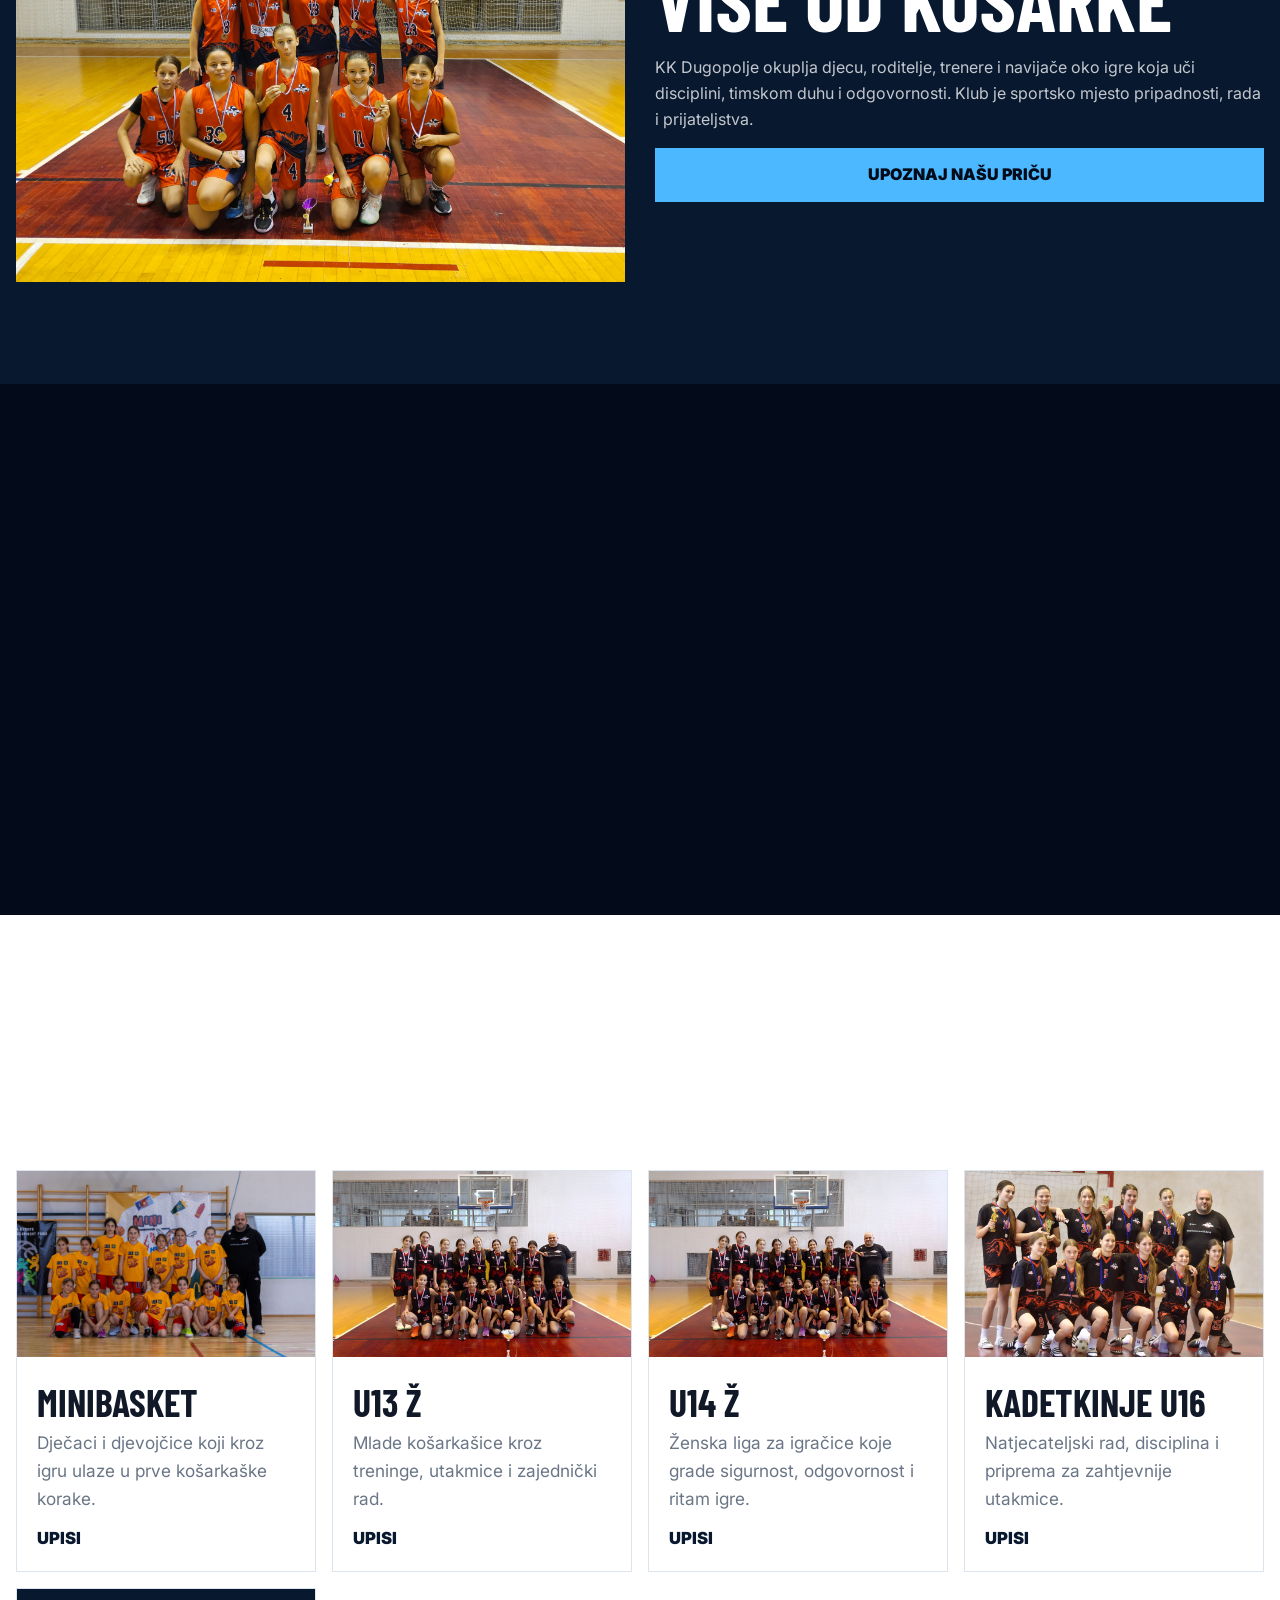
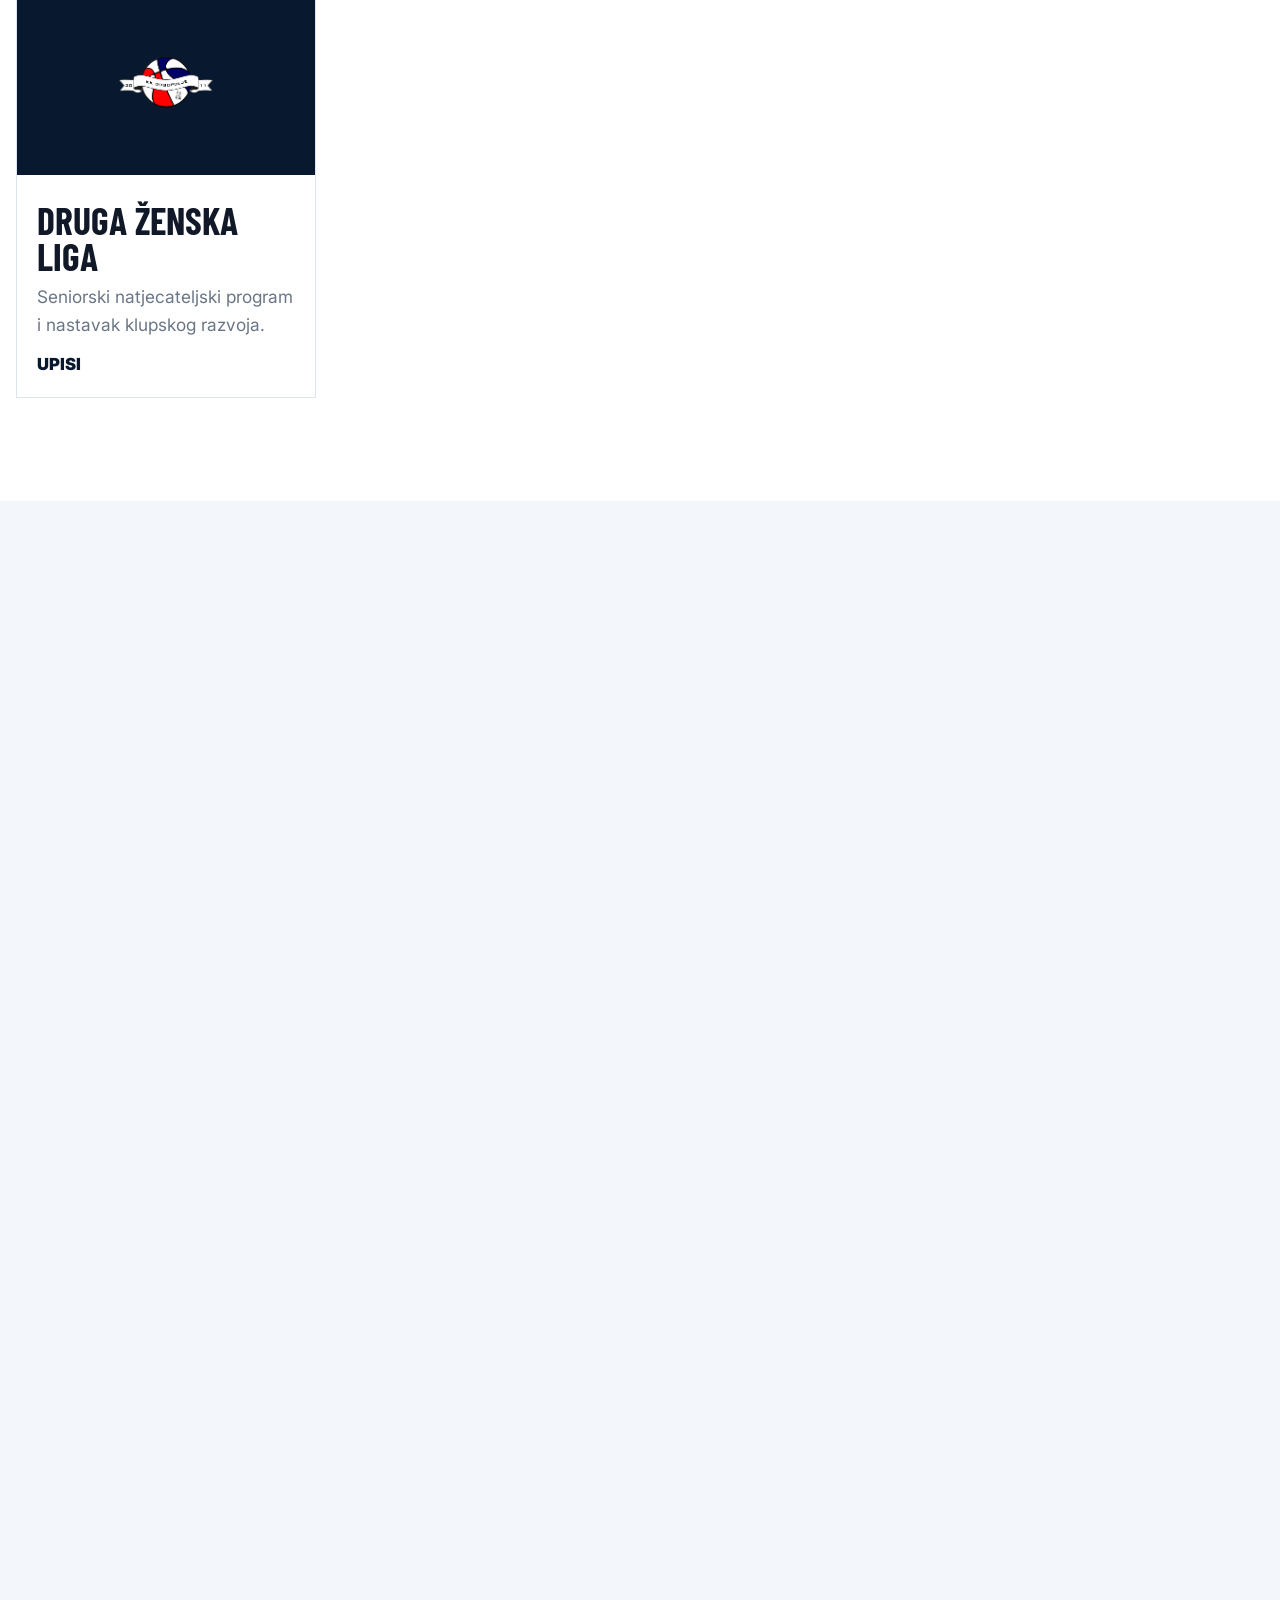
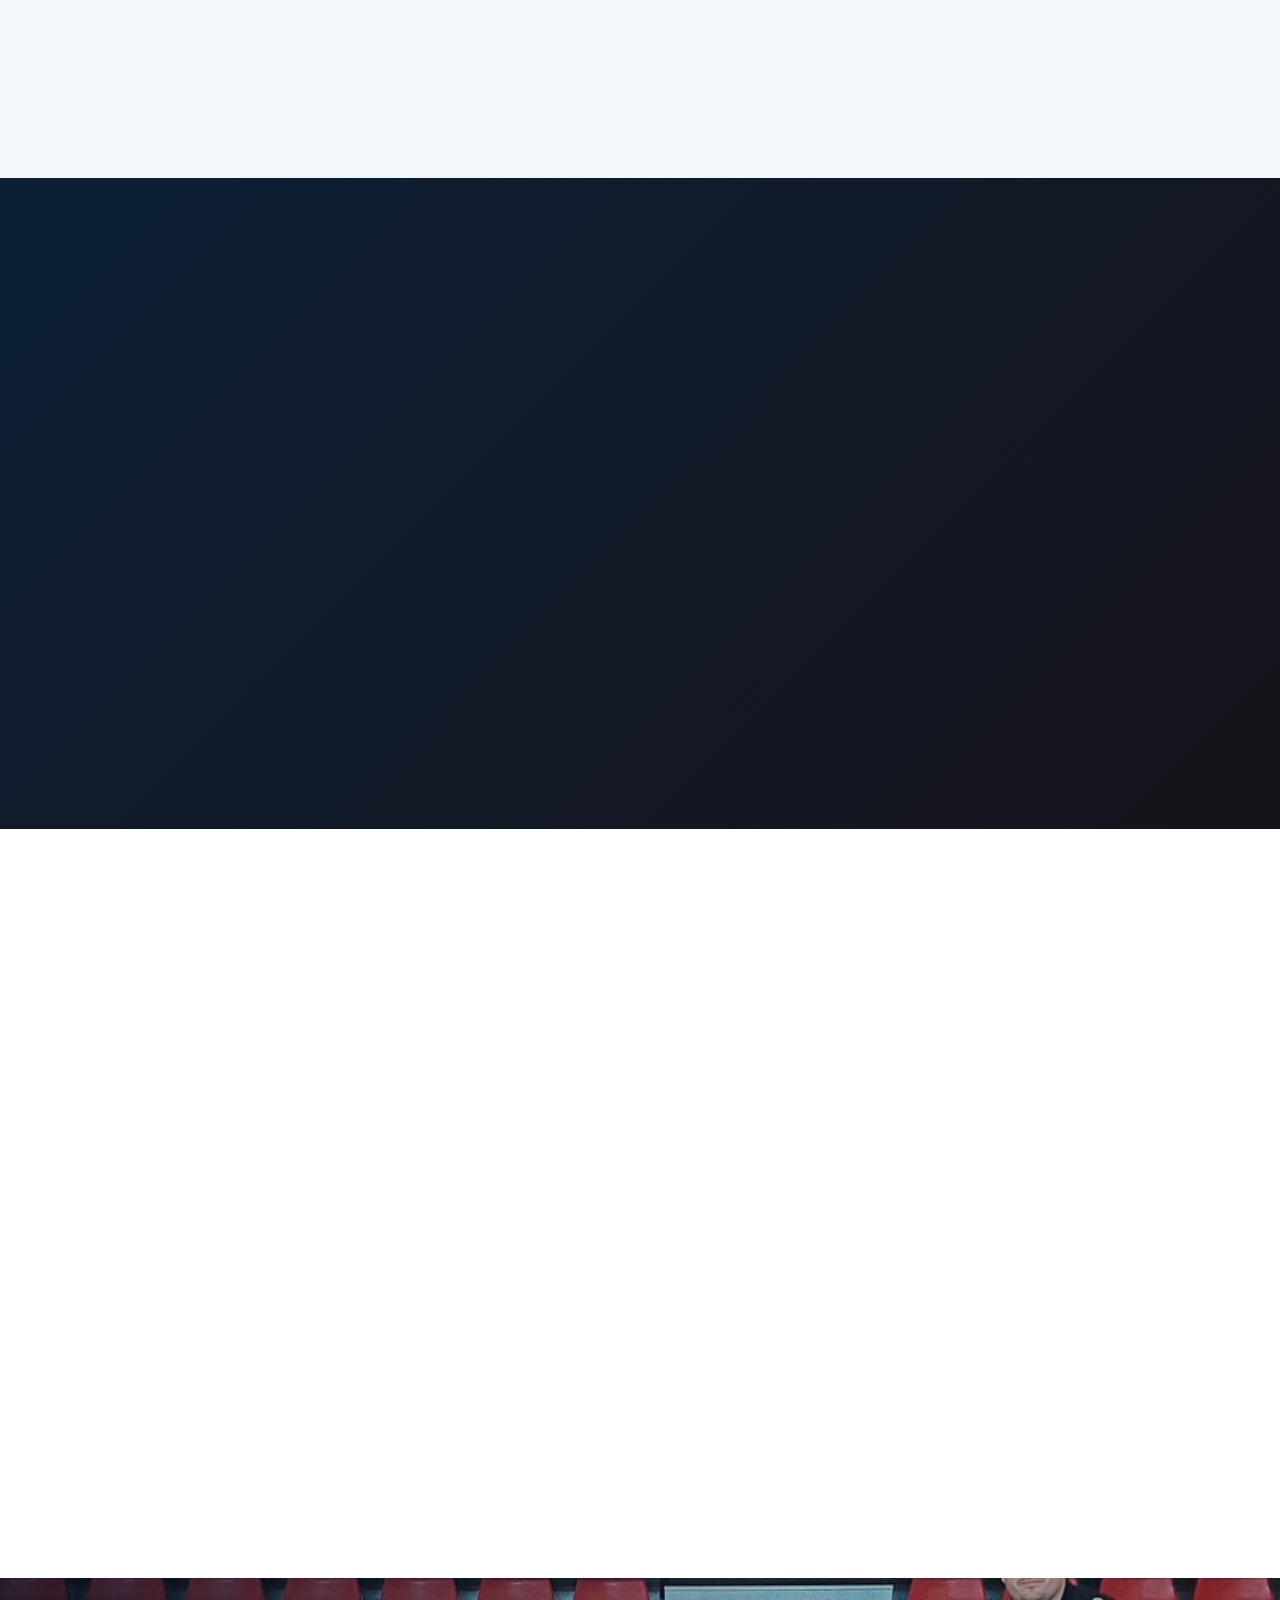
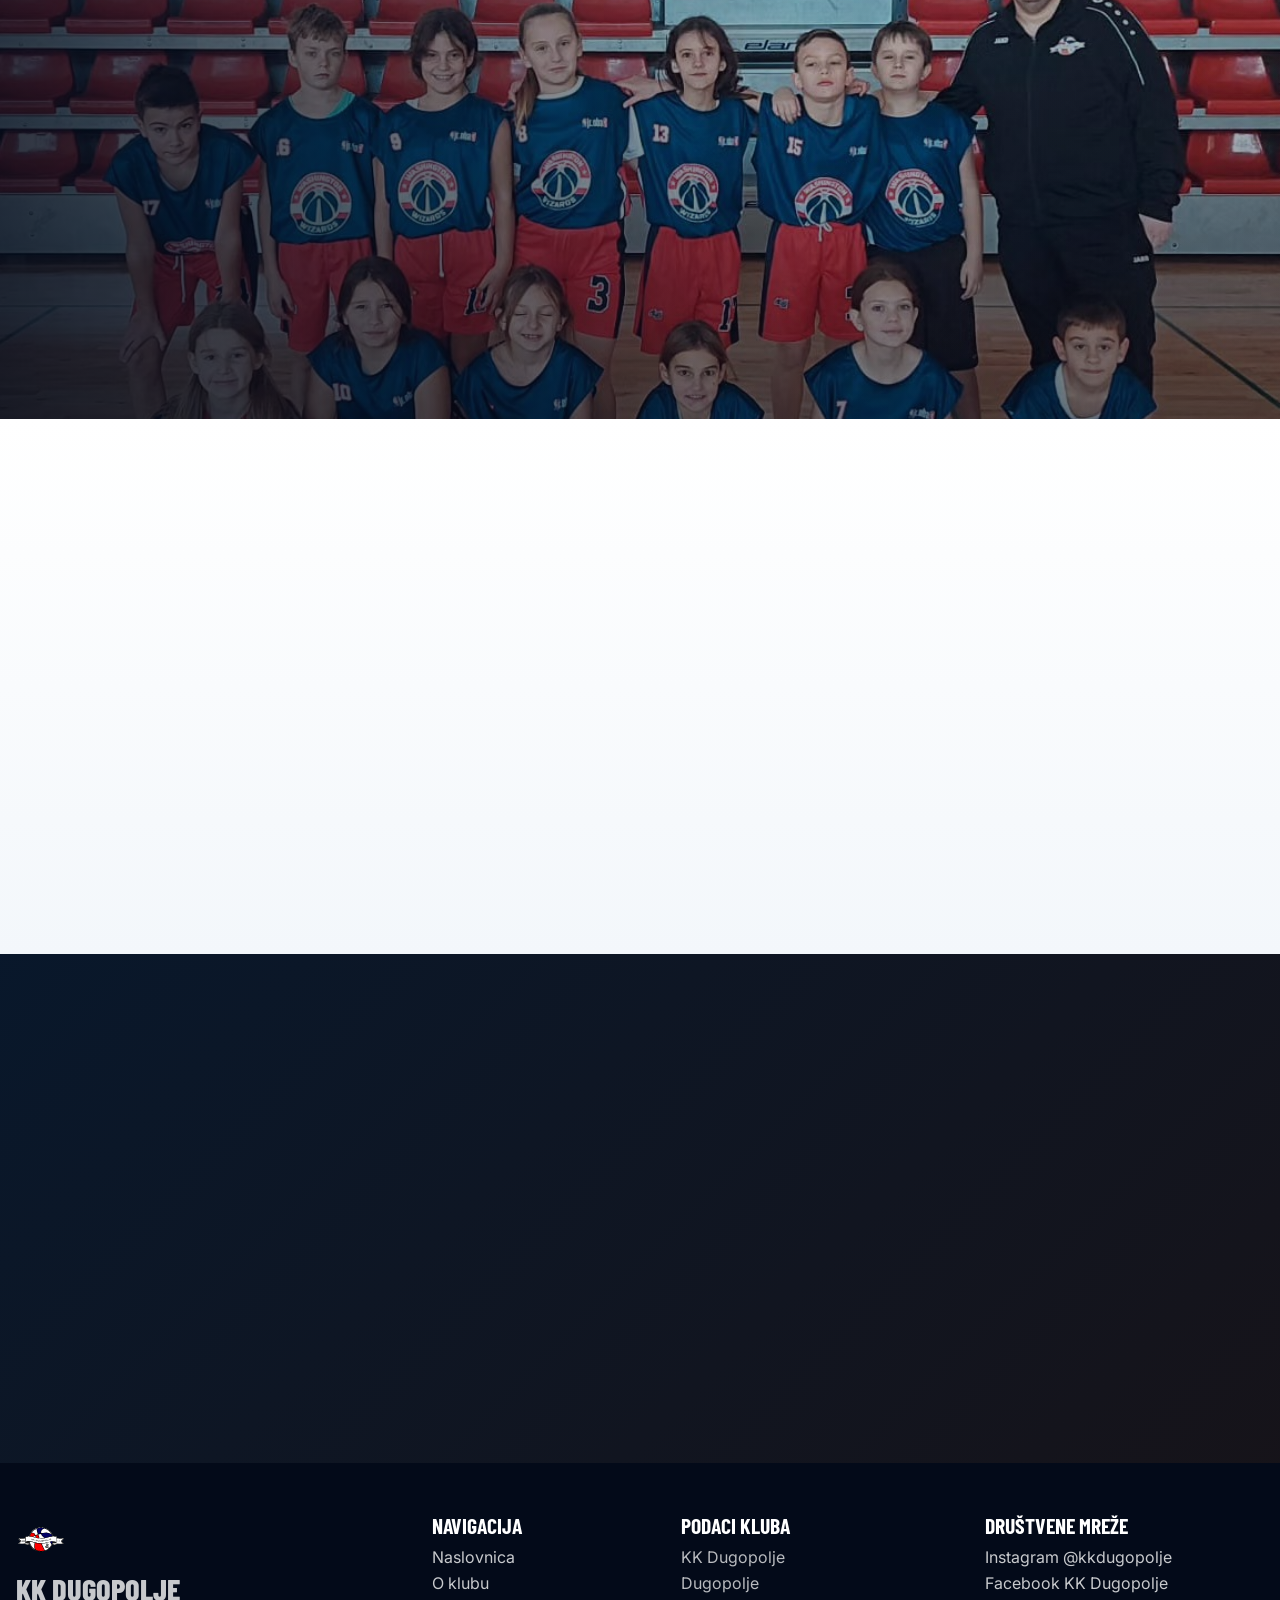
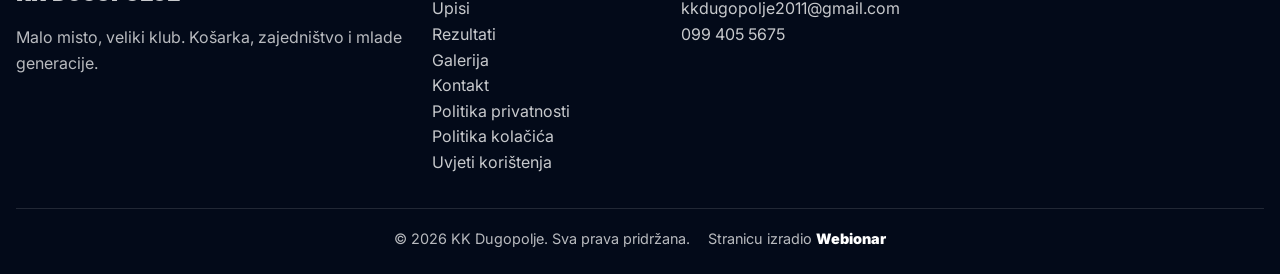
==== commit 201c63c6: "Add next match block and footer credit" ====
--- a/index.html
+++ b/index.html
@@ -45,7 +45,31 @@
             <a class="btn btn--outline" href="o-klubu.html">Upoznaj klub</a>
           </div>
         </div>
-        <a class="scroll-cue" href="#news-title" aria-label="Skrolaj na novosti"><span></span></a>
+        <a class="scroll-cue" href="#next-match-title" aria-label="Skrolaj na sljedeću utakmicu"><span></span></a>
+      </section>
+
+      <section class="next-match-section" aria-labelledby="next-match-title" data-next-match-section hidden>
+        <div class="container next-match-wrap">
+          <div class="next-match-heading reveal">
+            <p class="eyebrow">Raspored</p>
+            <h2 id="next-match-title">Sljedeća utakmica</h2>
+          </div>
+          <article class="next-match-card reveal" data-next-match-card>
+            <div class="next-match-card__meta">
+              <span class="tag" data-next-match-category>KK Dugopolje</span>
+              <time data-next-match-date></time>
+            </div>
+            <div class="next-match-card__body">
+              <div class="next-team" data-next-match-home></div>
+              <span class="next-match-card__versus">VS</span>
+              <div class="next-team next-team--away" data-next-match-away></div>
+            </div>
+            <div class="next-match-card__footer">
+              <p data-next-match-round></p>
+              <a class="btn btn--primary" href="rezultati.html">Svi rezultati</a>
+            </div>
+          </article>
+        </div>
       </section>
 
       <section class="section news-section" aria-labelledby="news-title">
@@ -297,7 +321,7 @@
         <div><h2>Podaci kluba</h2><p>KK Dugopolje</p><p>Dugopolje</p><p><a href="mailto:kkdugopolje2011@gmail.com">kkdugopolje2011@gmail.com</a></p><p><a href="tel:+385994055675">099 405 5675</a></p></div>
         <div><h2>Društvene mreže</h2><p><a href="https://www.instagram.com/kkdugopolje/" target="_blank" rel="noreferrer">Instagram @kkdugopolje</a></p><p><a href="https://www.facebook.com/search/top?q=KK%20Dugopolje" target="_blank" rel="noreferrer">Facebook KK Dugopolje</a></p></div>
       </div>
-      <div class="container footer-bottom"><p>&copy; 2026 KK Dugopolje. Sva prava pridržana.</p></div>
+      <div class="container footer-bottom"><p>&copy; 2026 KK Dugopolje. Sva prava pridržana.</p><p class="footer-credit">Stranicu izradio <a href="https://webionar.hr" target="_blank" rel="noreferrer">Webionar</a></p></div>
     </footer>
   </body>
 </html>
--- a/styles.css
+++ b/styles.css
@@ -383,6 +383,88 @@
   line-height: 0.85;
 }
 .score--date { color: var(--color-accent-strong); }
+.next-match-section {
+  position: relative;
+  color: var(--color-light);
+  background:
+    linear-gradient(135deg, rgba(75, 184, 255, 0.12), rgba(245, 130, 32, 0.08)),
+    var(--color-primary-dark);
+  padding: clamp(36px, 5vw, 62px) 0;
+}
+.next-match-wrap {
+  display: grid;
+  gap: 18px;
+}
+.next-match-heading {
+  display: grid;
+  gap: 4px;
+}
+.next-match-heading h2 {
+  font-size: clamp(2.35rem, 6vw, 4.8rem);
+}
+.next-match-card {
+  display: grid;
+  gap: 20px;
+  padding: clamp(20px, 3vw, 30px);
+  background: linear-gradient(145deg, rgba(255, 255, 255, 0.1), rgba(255, 255, 255, 0.035));
+  border: 1px solid rgba(255, 255, 255, 0.14);
+  border-left: 5px solid var(--color-accent-strong);
+  box-shadow: 0 24px 54px rgba(0, 0, 0, 0.22);
+}
+.next-match-card__meta,
+.next-match-card__footer {
+  display: flex;
+  flex-wrap: wrap;
+  align-items: center;
+  justify-content: space-between;
+  gap: 12px;
+}
+.next-match-card time {
+  color: rgba(255, 255, 255, 0.74);
+  font-size: 0.92rem;
+  font-weight: 900;
+  text-transform: uppercase;
+}
+.next-match-card__body {
+  display: grid;
+  grid-template-columns: 1fr auto 1fr;
+  align-items: center;
+  gap: clamp(12px, 3vw, 28px);
+}
+.next-match-card__versus {
+  display: grid;
+  place-items: center;
+  width: clamp(48px, 7vw, 66px);
+  height: clamp(48px, 7vw, 66px);
+  color: var(--color-primary-dark);
+  background: var(--color-accent);
+  font-family: var(--font-heading);
+  font-size: clamp(1.55rem, 4vw, 2.35rem);
+  font-weight: 800;
+  line-height: 1;
+}
+.next-team {
+  display: flex;
+  align-items: center;
+  gap: 12px;
+  min-width: 0;
+}
+.next-team--away {
+  justify-content: flex-end;
+  text-align: right;
+}
+.next-team strong {
+  min-width: 0;
+  color: var(--color-light);
+  font-family: var(--font-heading);
+  font-size: clamp(2rem, 5.5vw, 4.4rem);
+  line-height: 0.9;
+  text-transform: uppercase;
+}
+.next-match-card__footer p {
+  color: rgba(255, 255, 255, 0.76);
+  font-weight: 800;
+}
 .toolbar {
   display: flex;
   flex-wrap: wrap;
@@ -1327,11 +1409,24 @@
 }
 .site-footer a:hover { color: var(--color-accent); }
 .footer-bottom {
+  display: flex;
+  flex-wrap: wrap;
+  align-items: center;
+  justify-content: center;
+  gap: 8px 18px;
   margin-top: 32px;
   padding-top: 18px;
   border-top: 1px solid rgba(255, 255, 255, 0.12);
   font-size: 0.9rem;
-}
+  text-align: center;
+}
+.footer-credit a {
+  color: var(--color-light);
+  display: inline;
+  font-weight: 900;
+  text-decoration: none;
+}
+.footer-credit a:hover { color: var(--color-accent); }
 
 /* 13. Podstranice */
 .story-section { background: var(--color-primary); color: var(--color-light); }
@@ -1661,6 +1756,27 @@
     min-height: 42px;
     padding-inline: 10px;
   }
+  .next-match-card__body {
+    grid-template-columns: 1fr;
+    gap: 14px;
+  }
+  .next-match-card__versus {
+    width: 48px;
+    height: 48px;
+    margin-inline: auto;
+  }
+  .next-team,
+  .next-team--away {
+    justify-content: flex-start;
+    text-align: left;
+  }
+  .next-team strong {
+    font-size: clamp(1.8rem, 12vw, 3.2rem);
+    overflow-wrap: anywhere;
+  }
+  .next-match-card__footer .btn {
+    width: 100%;
+  }
   .match-table {
     min-width: 760px;
     font-size: 0.9rem;
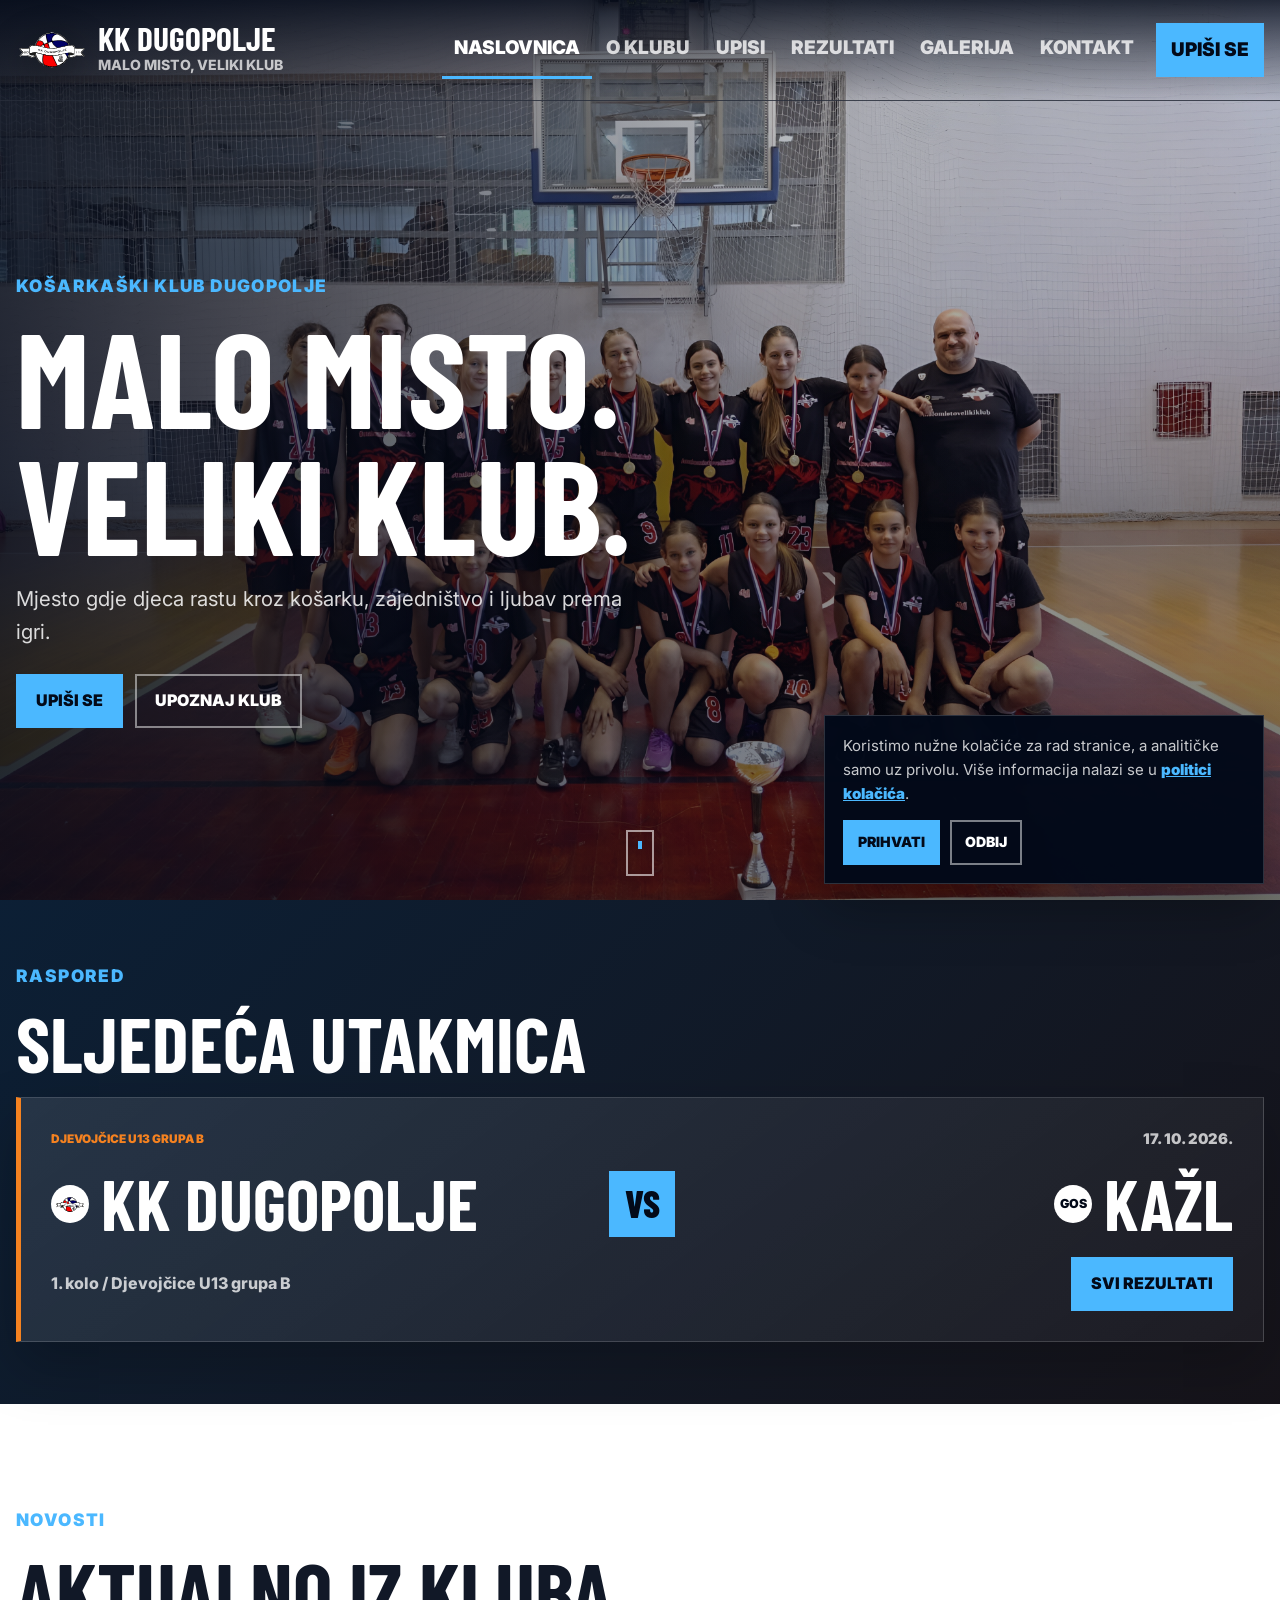
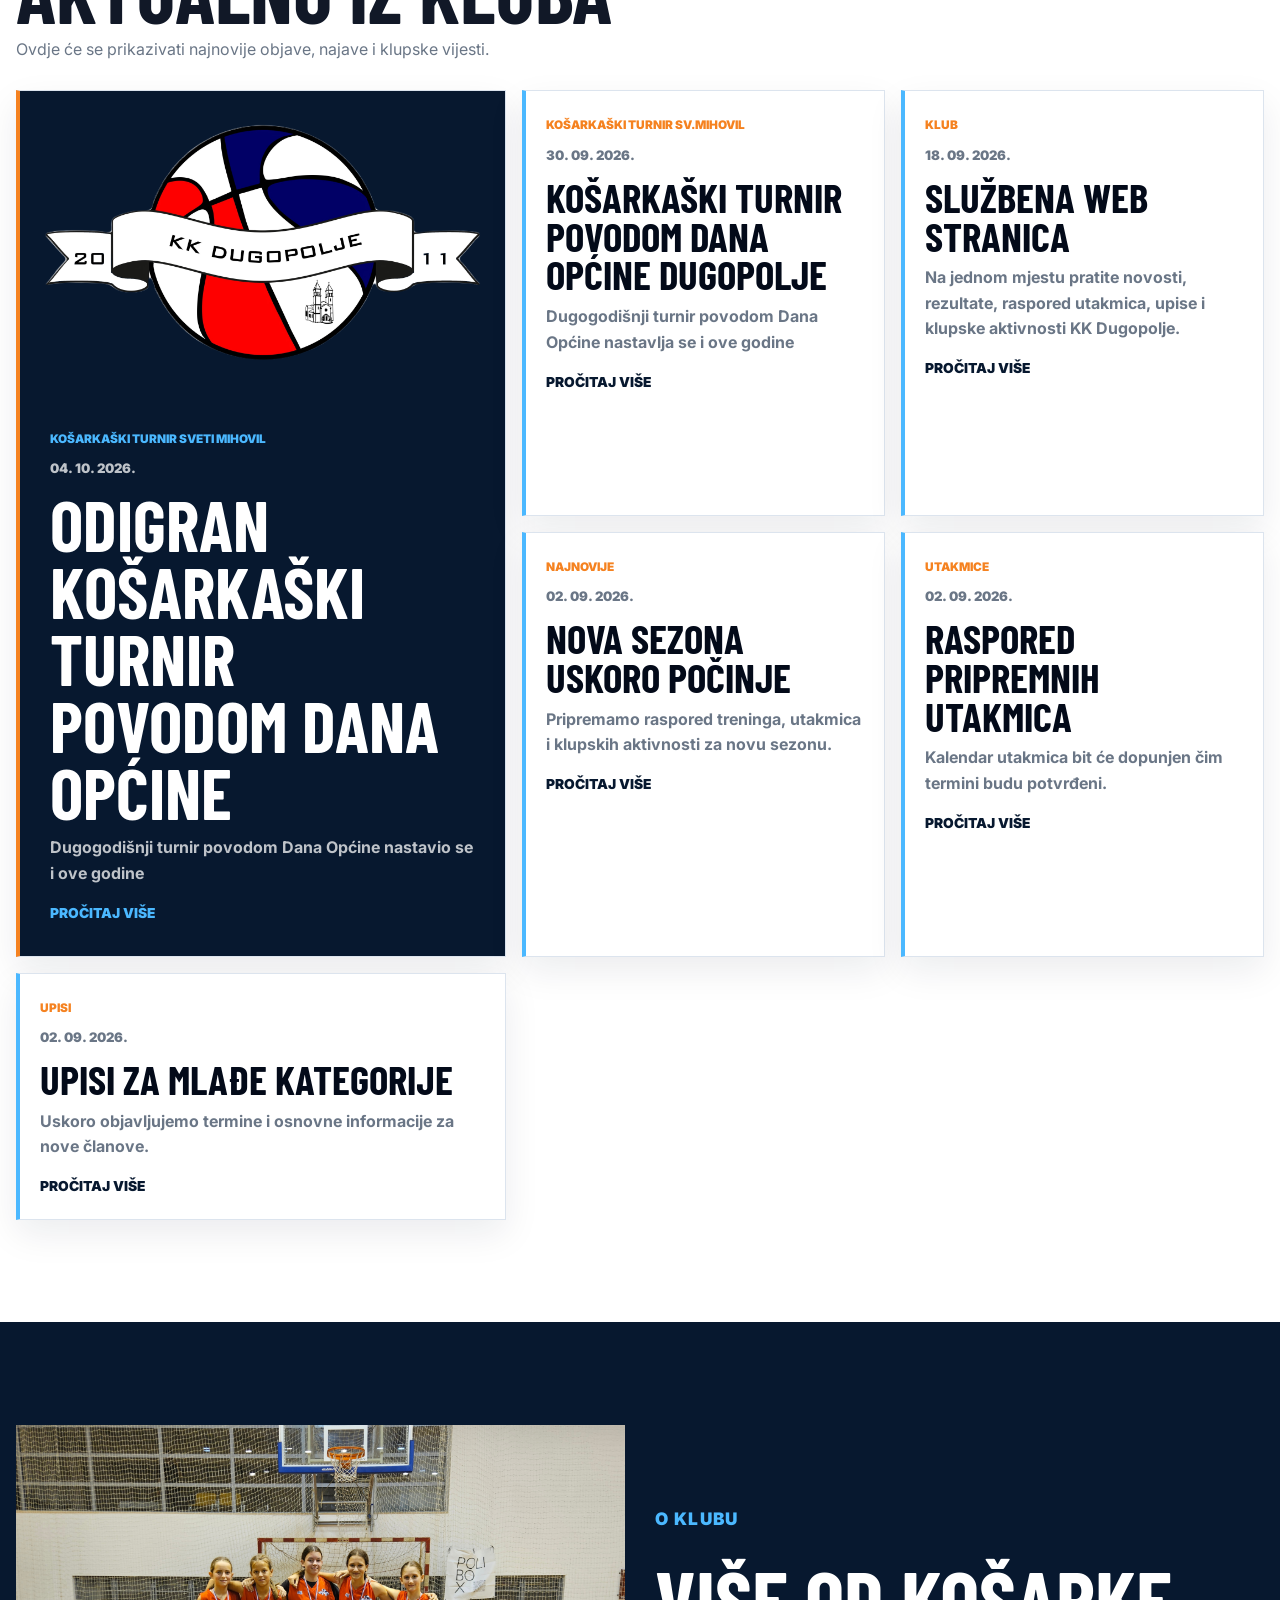
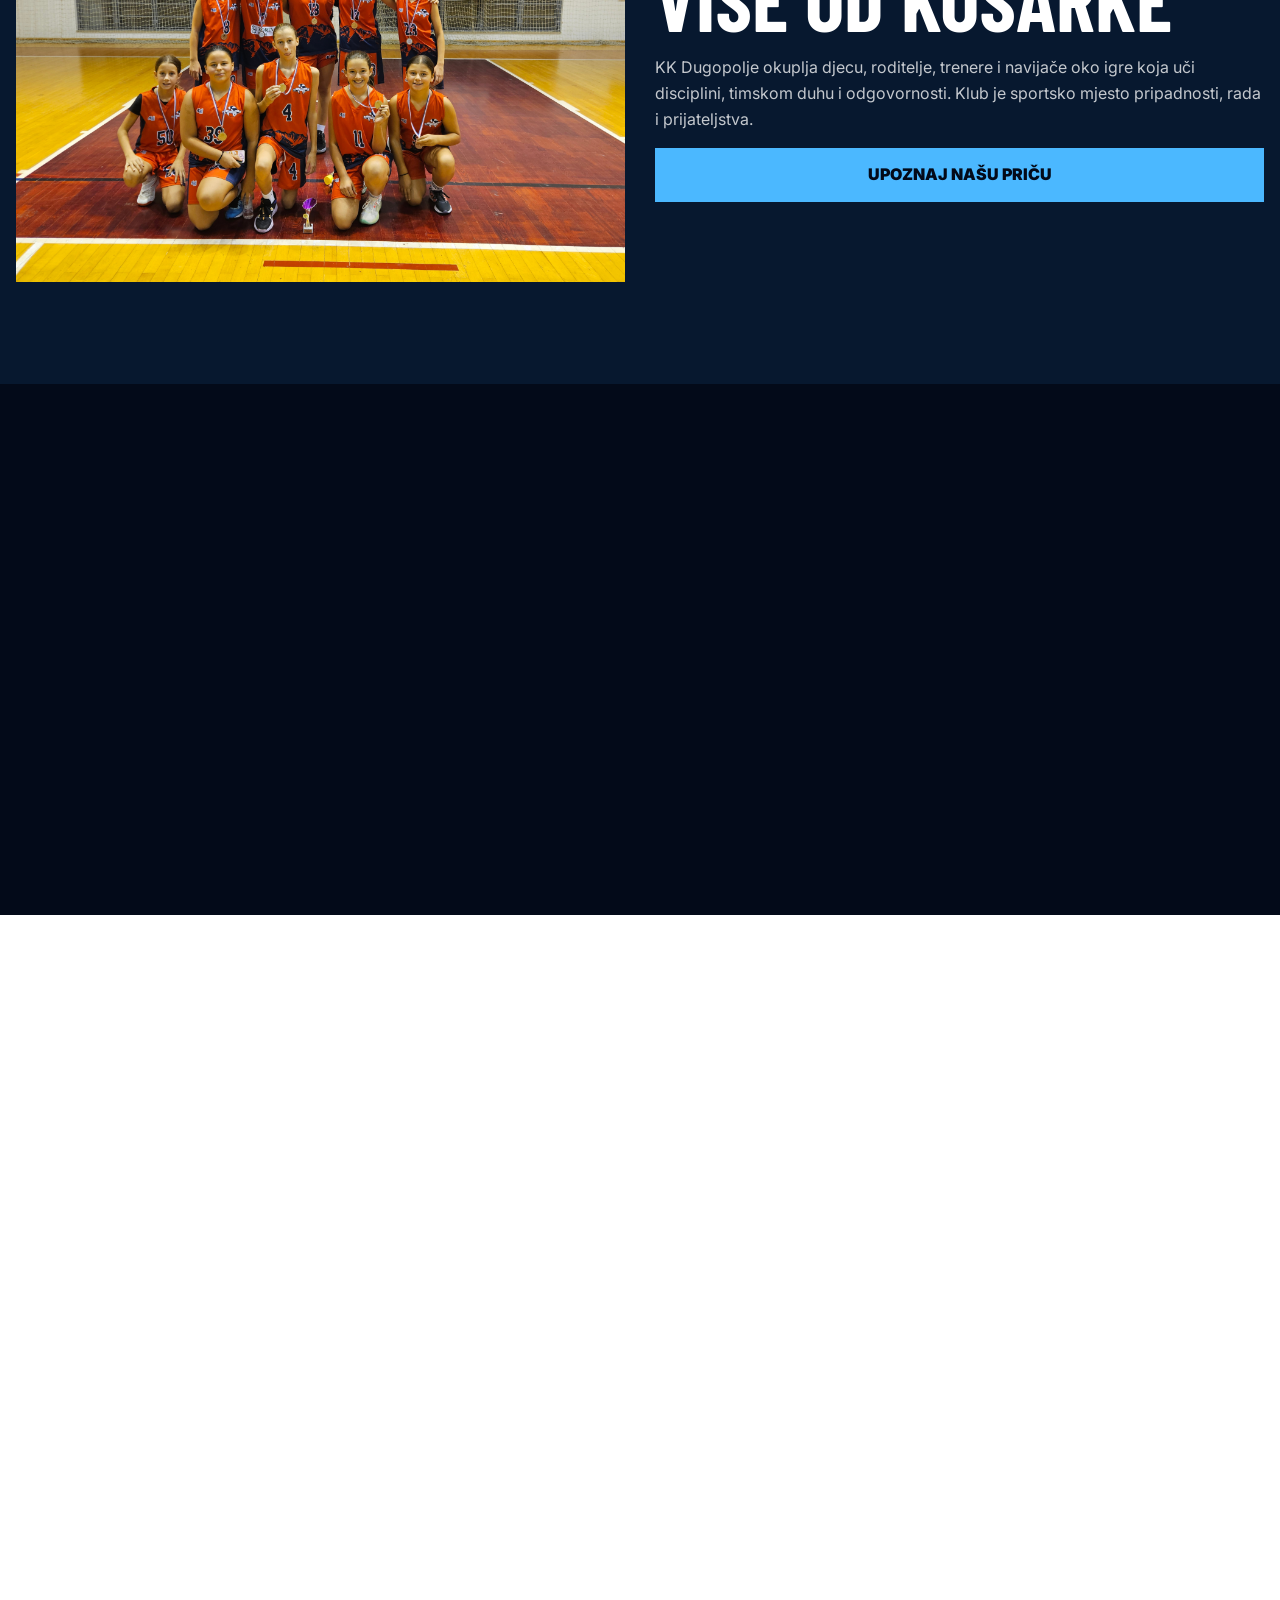
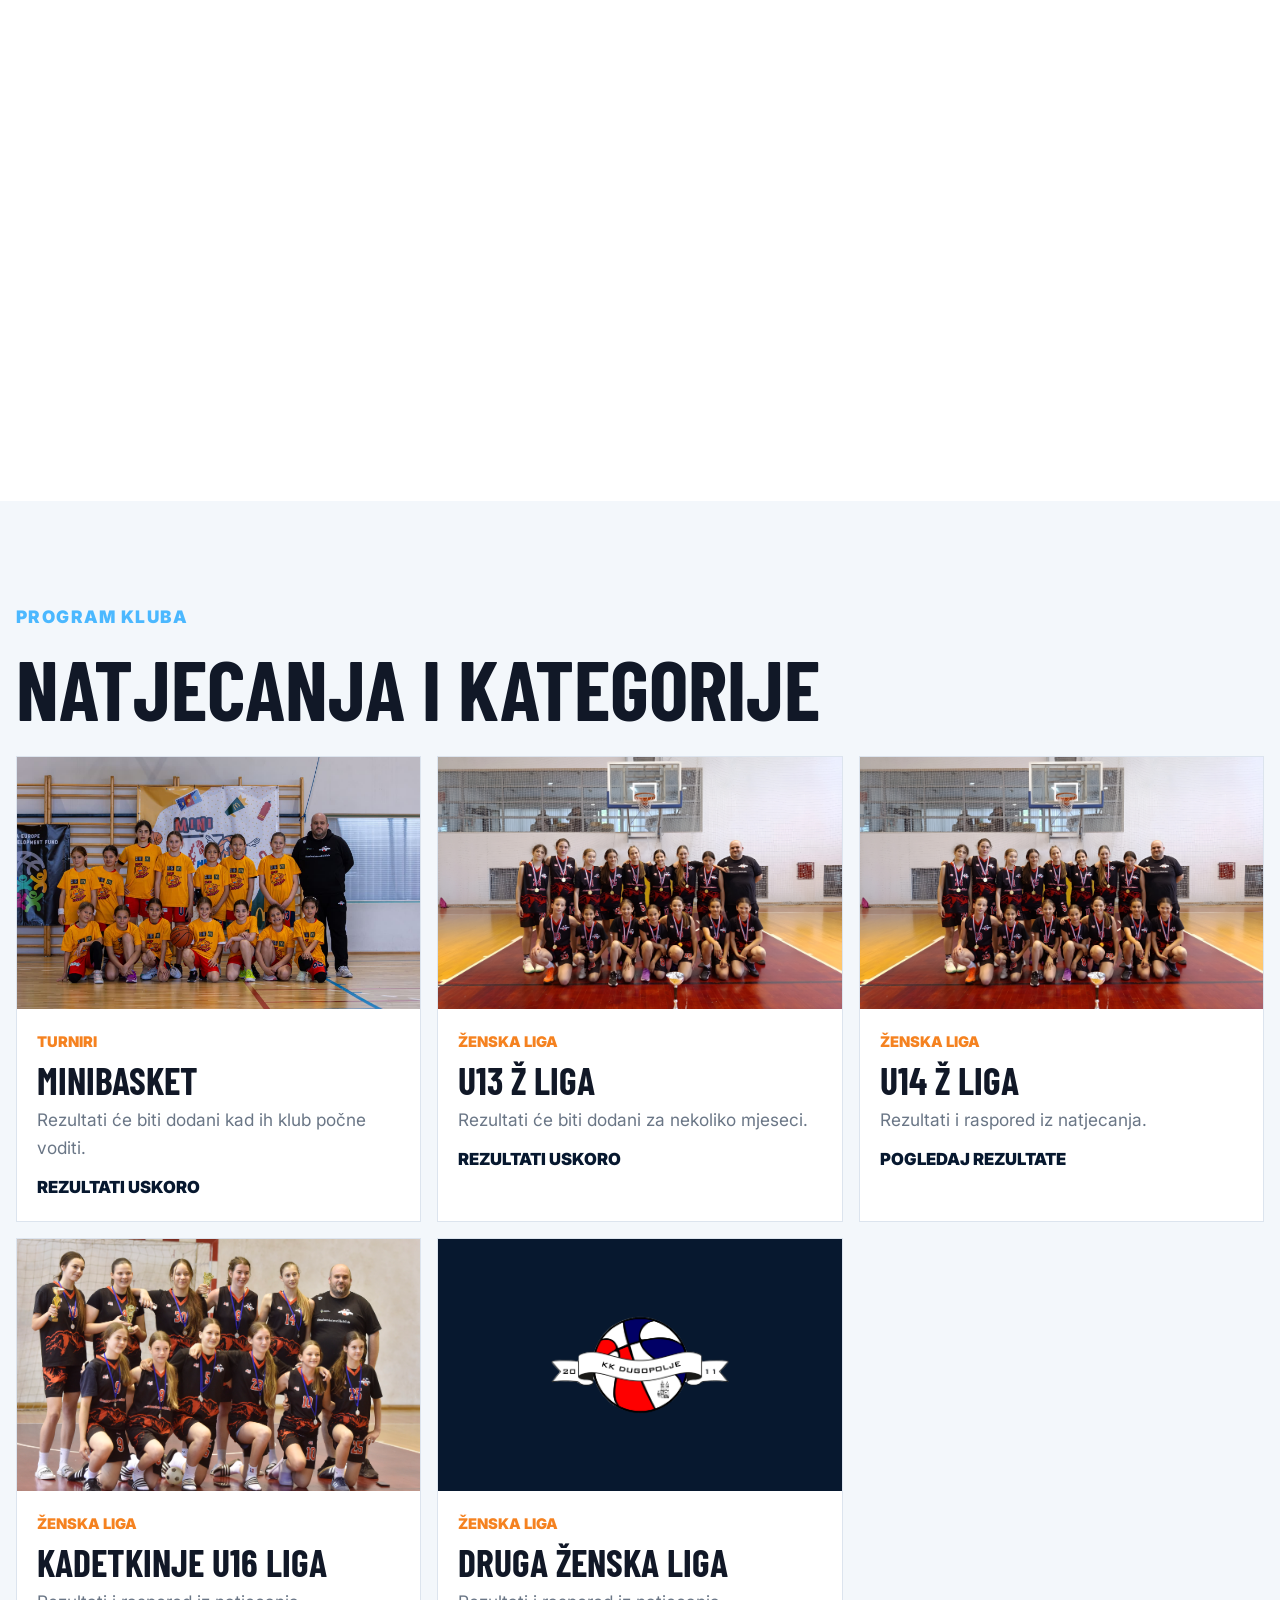
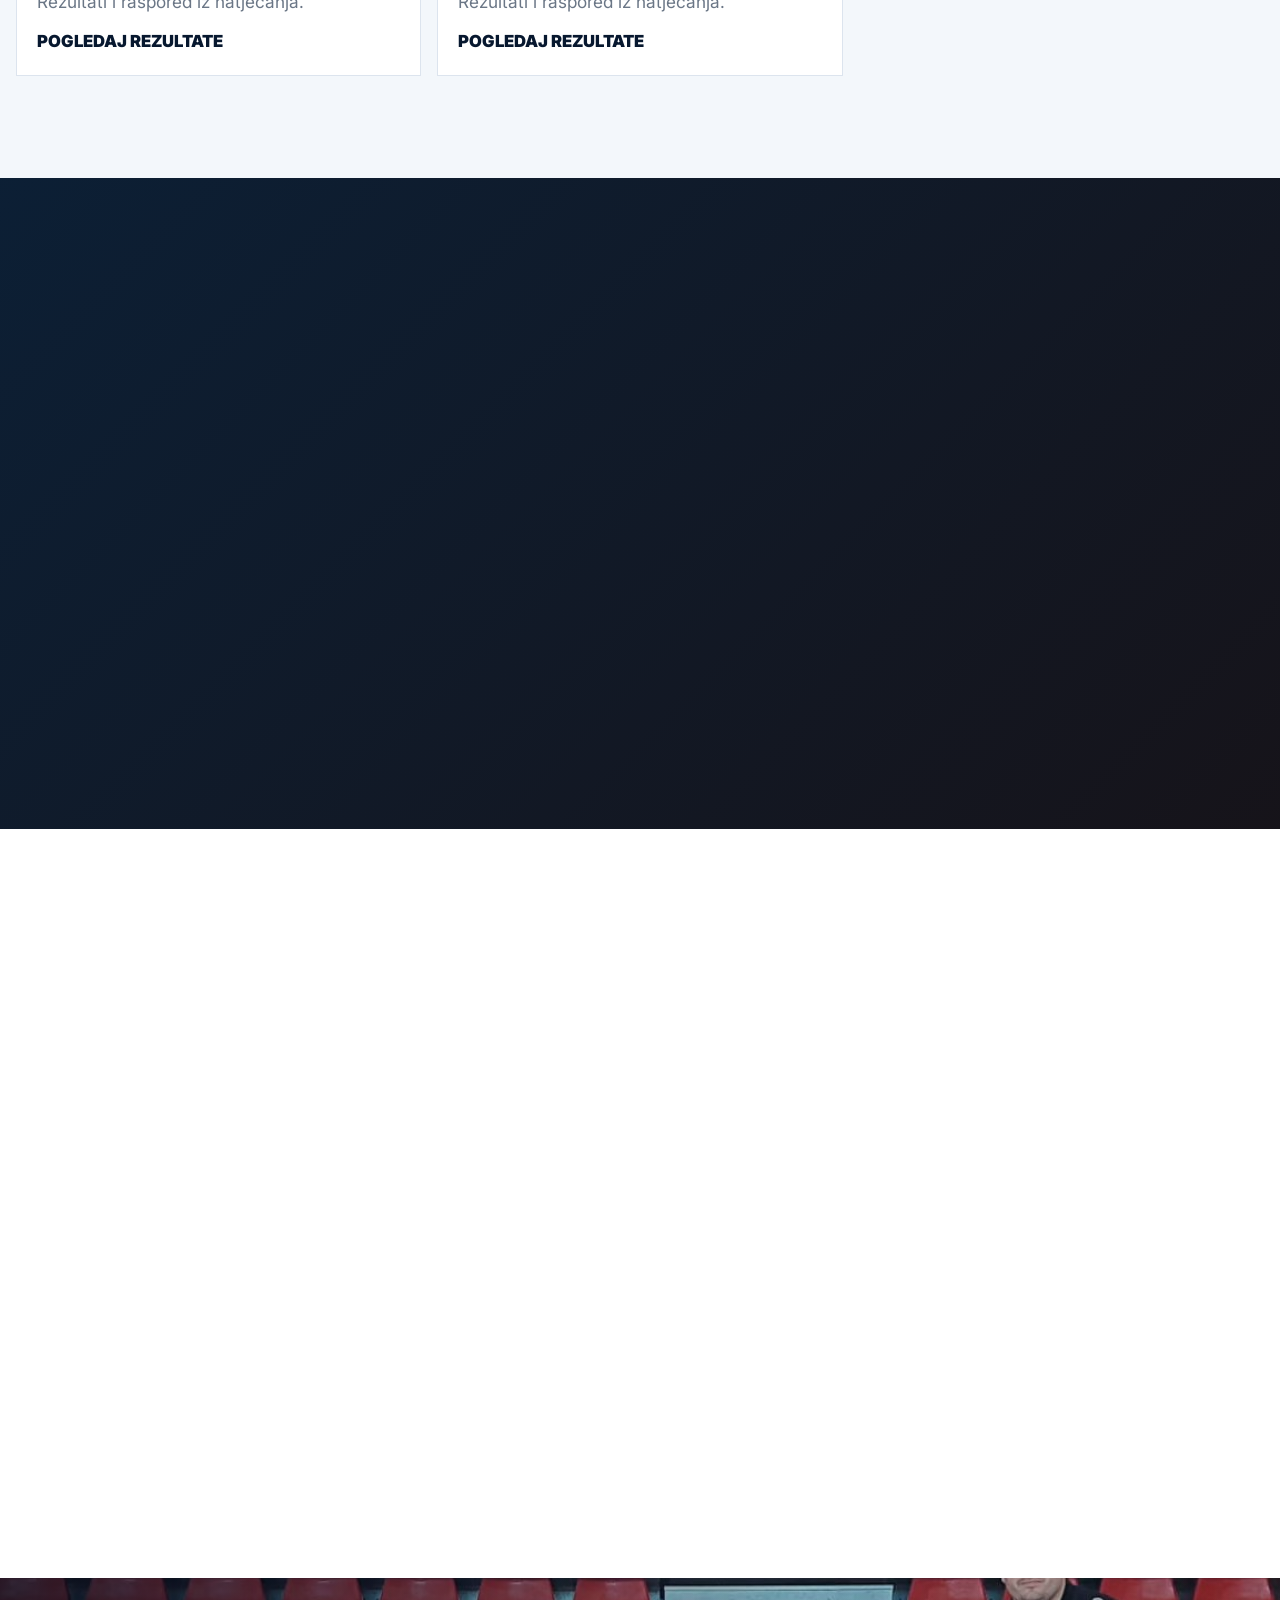
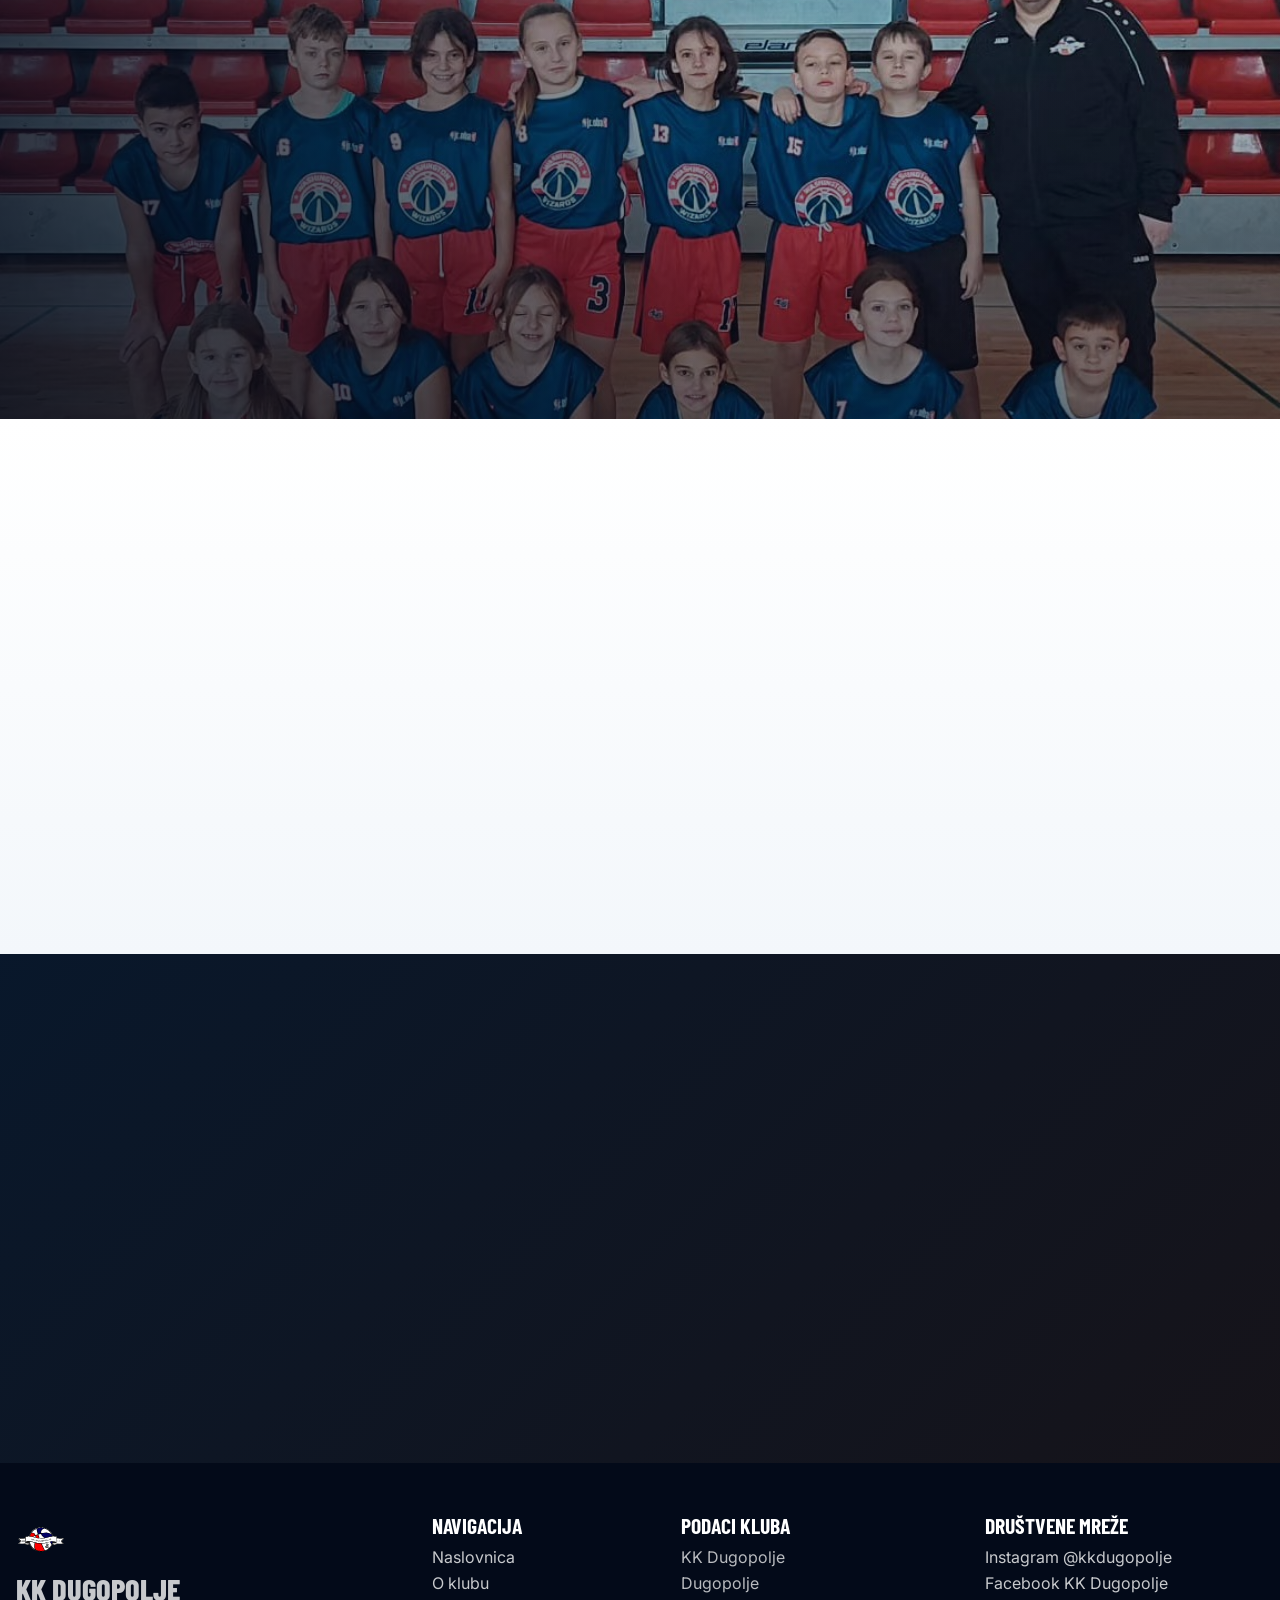
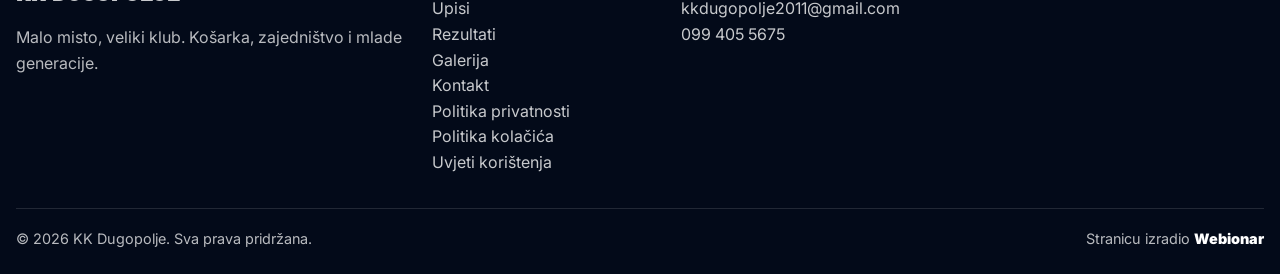
==== commit 97f7f377: "Fix footer credit layout and cache busting" ====
--- a/index.html
+++ b/index.html
@@ -18,8 +18,8 @@
     <link rel="preconnect" href="https://fonts.googleapis.com">
     <link rel="preconnect" href="https://fonts.gstatic.com" crossorigin>
     <link href="https://fonts.googleapis.com/css2?family=Barlow+Condensed:wght@600;700;800&family=Inter:wght@400;500;700;800;900&display=swap" rel="stylesheet">
-    <link rel="stylesheet" href="styles.css?v=sv-mihovil-20261001">
-    <script src="script.js?v=sv-mihovil-20261001" defer></script>
+    <link rel="stylesheet" href="styles.css?v=footer-next-match-20261013">
+    <script src="script.js?v=footer-next-match-20261013" defer></script>
   </head>
   <body>
     <a class="skip-link" href="#main">Preskoči na sadržaj</a>
@@ -48,7 +48,7 @@
         <a class="scroll-cue" href="#next-match-title" aria-label="Skrolaj na sljedeću utakmicu"><span></span></a>
       </section>
 
-      <section class="next-match-section" aria-labelledby="next-match-title" data-next-match-section hidden>
+      <section class="next-match-section" aria-labelledby="next-match-title" data-next-match-section>
         <div class="container next-match-wrap">
           <div class="next-match-heading reveal">
             <p class="eyebrow">Raspored</p>
@@ -56,16 +56,16 @@
           </div>
           <article class="next-match-card reveal" data-next-match-card>
             <div class="next-match-card__meta">
-              <span class="tag" data-next-match-category>KK Dugopolje</span>
-              <time data-next-match-date></time>
+              <span class="tag" data-next-match-category>Kadetkinje U16</span>
+              <time datetime="2026-10-04" data-next-match-date>04.10.2026.</time>
             </div>
             <div class="next-match-card__body">
-              <div class="next-team" data-next-match-home></div>
+              <div class="next-team" data-next-match-home><span class="team-mark"><img src="assets/images/grb.svg" alt=""></span><strong>KK Dugopolje</strong></div>
               <span class="next-match-card__versus">VS</span>
-              <div class="next-team next-team--away" data-next-match-away></div>
+              <div class="next-team next-team--away" data-next-match-away><span class="team-mark">GOS</span><strong>KA Anđa Jelavić</strong></div>
             </div>
             <div class="next-match-card__footer">
-              <p data-next-match-round></p>
+              <p data-next-match-round>Utakmica za 1.misto / Kadetkinje U16</p>
               <a class="btn btn--primary" href="rezultati.html">Svi rezultati</a>
             </div>
           </article>
--- a/styles.css
+++ b/styles.css
@@ -1412,13 +1412,16 @@
   display: flex;
   flex-wrap: wrap;
   align-items: center;
-  justify-content: center;
+  justify-content: space-between;
   gap: 8px 18px;
   margin-top: 32px;
   padding-top: 18px;
   border-top: 1px solid rgba(255, 255, 255, 0.12);
   font-size: 0.9rem;
-  text-align: center;
+  text-align: left;
+}
+.footer-credit {
+  margin-left: auto;
 }
 .footer-credit a {
   color: var(--color-light);
@@ -1788,6 +1791,13 @@
   .download-card .btn {
     width: 100%;
   }
+  .footer-bottom {
+    align-items: flex-start;
+    justify-content: flex-start;
+  }
+  .footer-credit {
+    margin-left: 0;
+  }
   .fixture-row { grid-template-columns: 1fr; }
   .fixture-row strong { line-height: 0.7; }
   .lightbox__nav { top: auto; bottom: 18px; transform: none; }
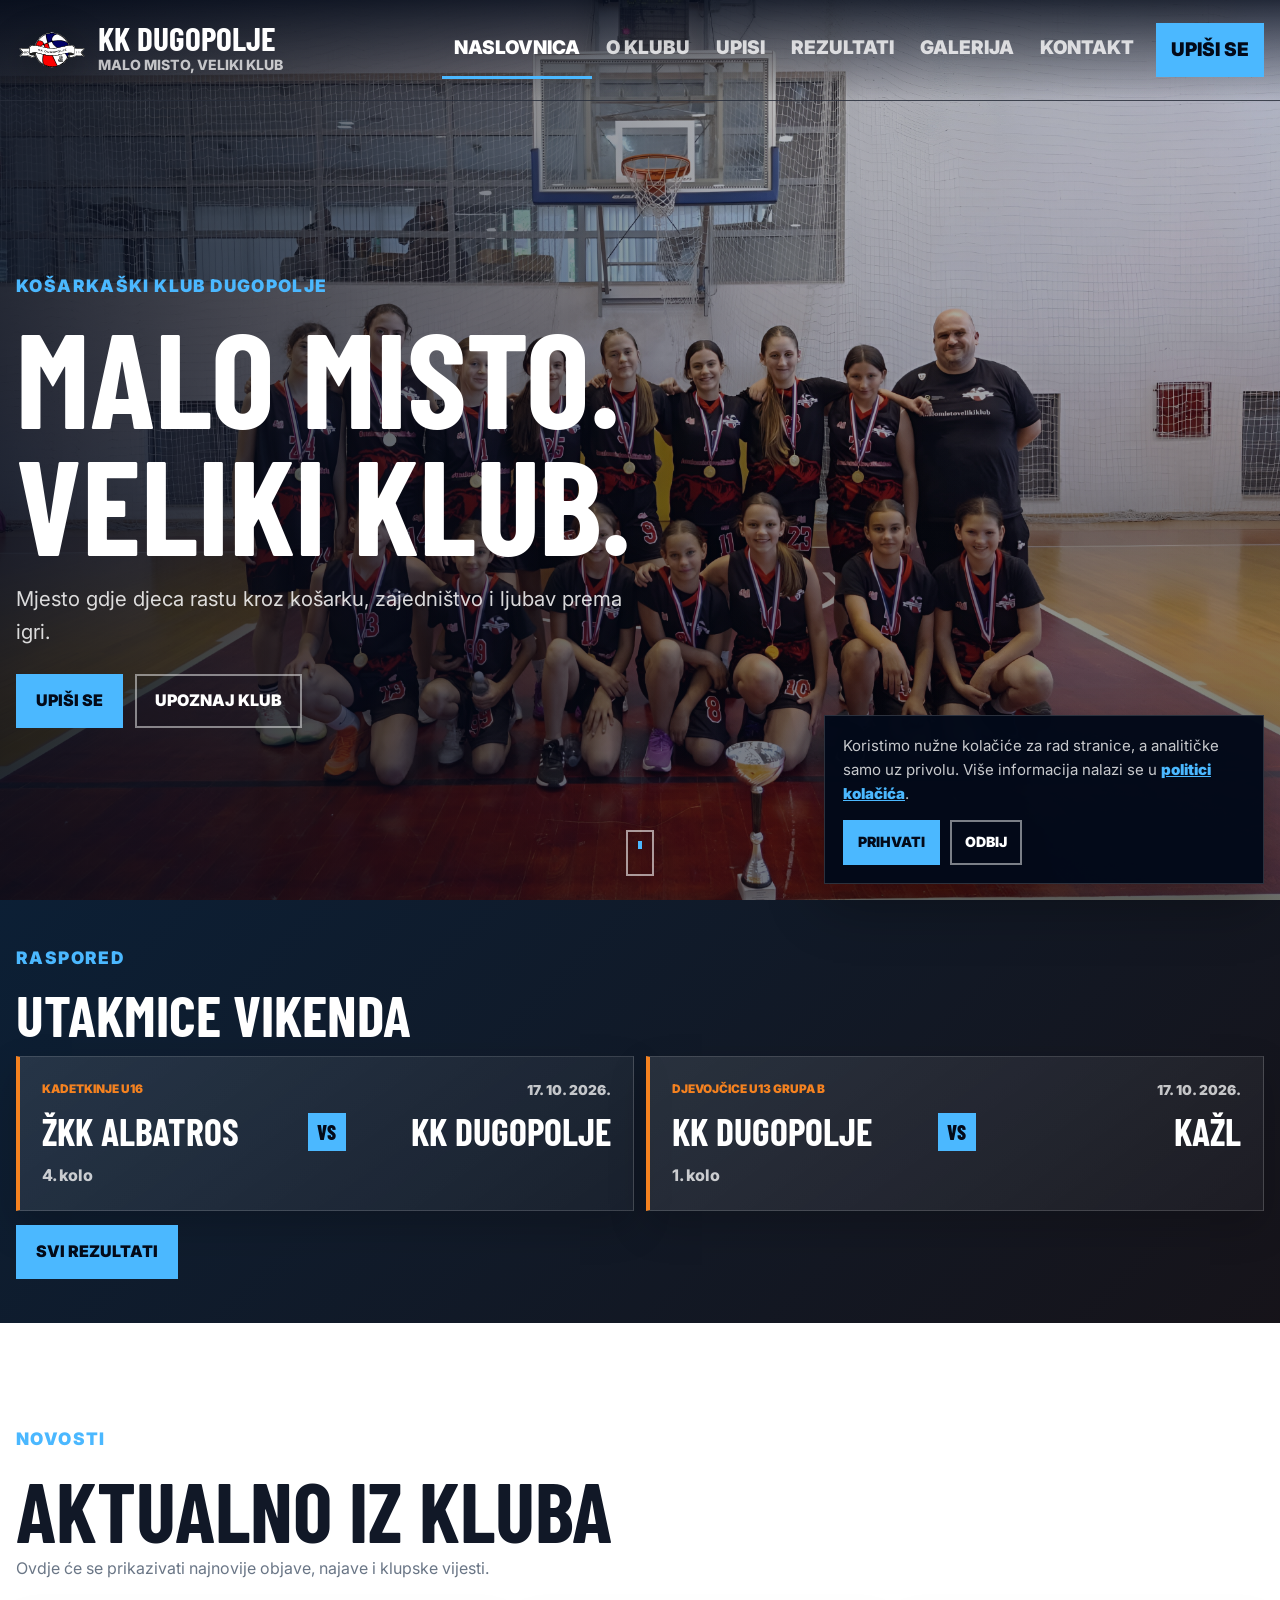
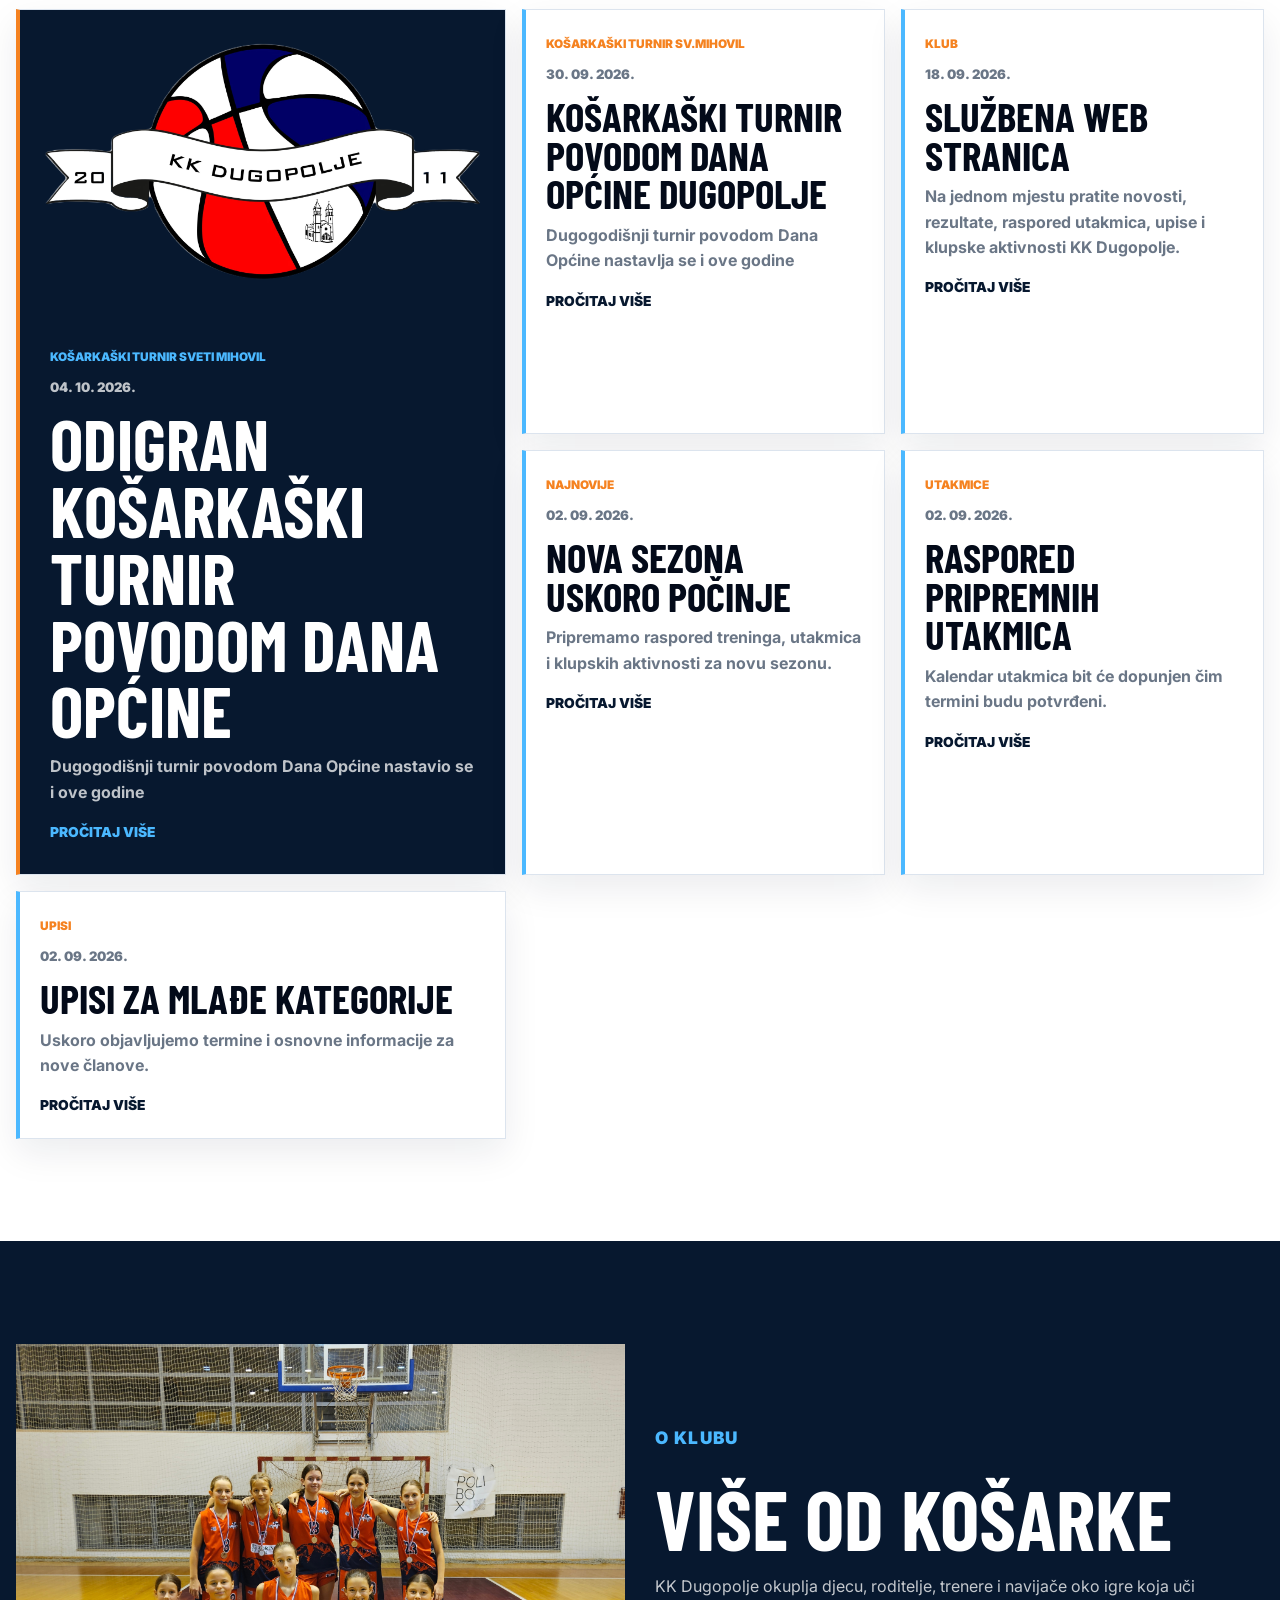
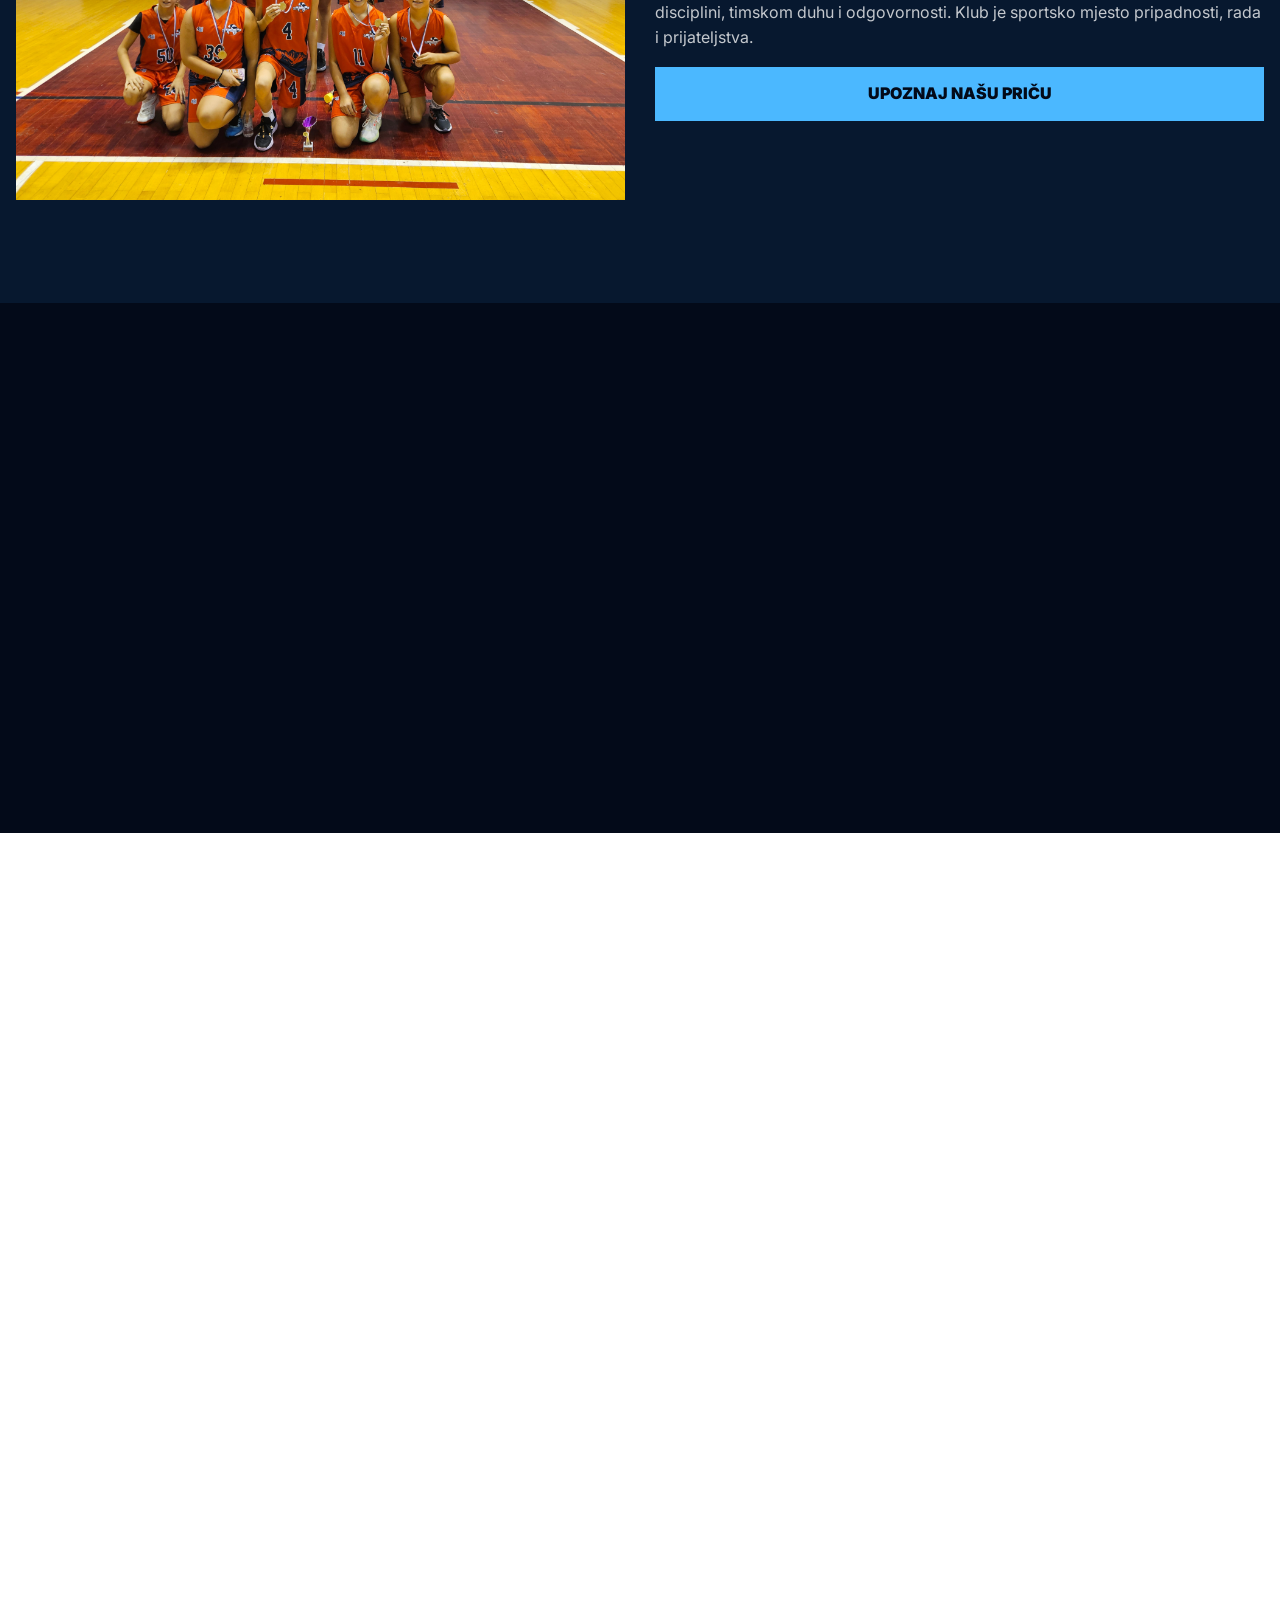
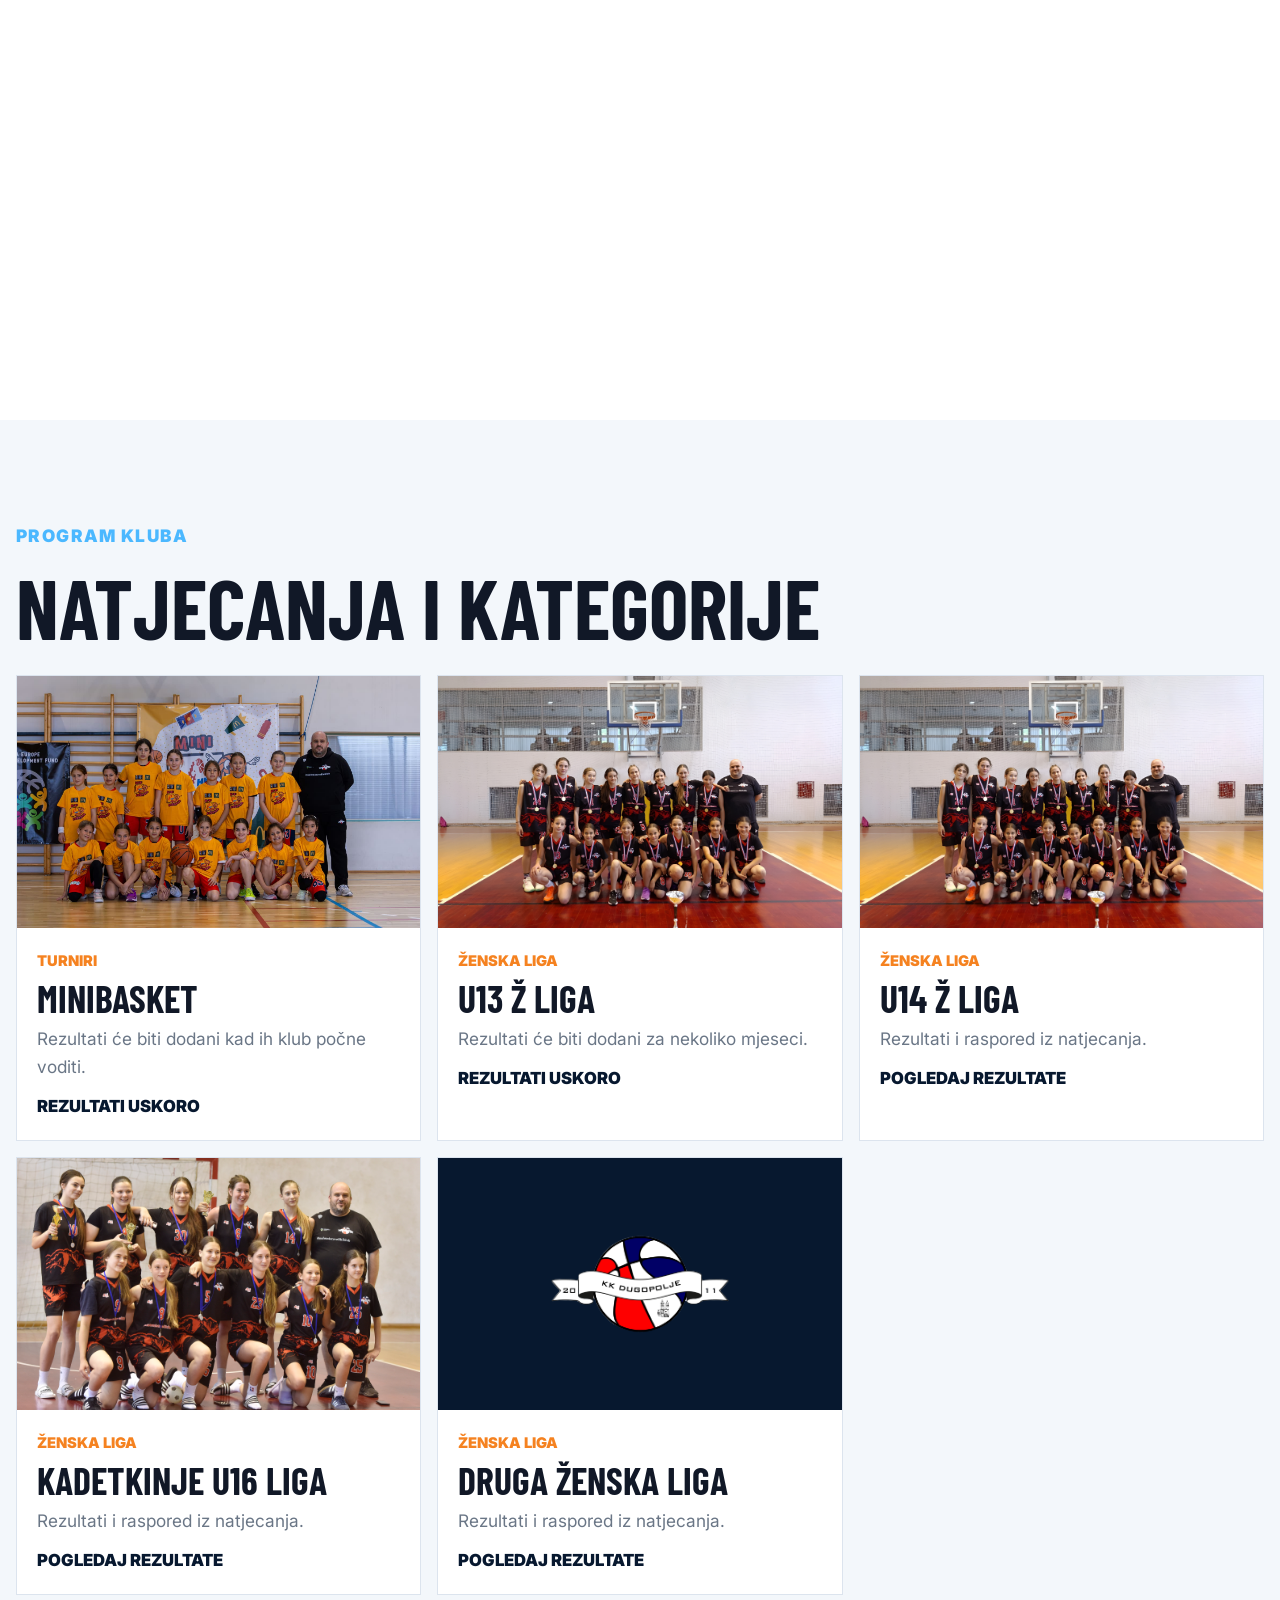
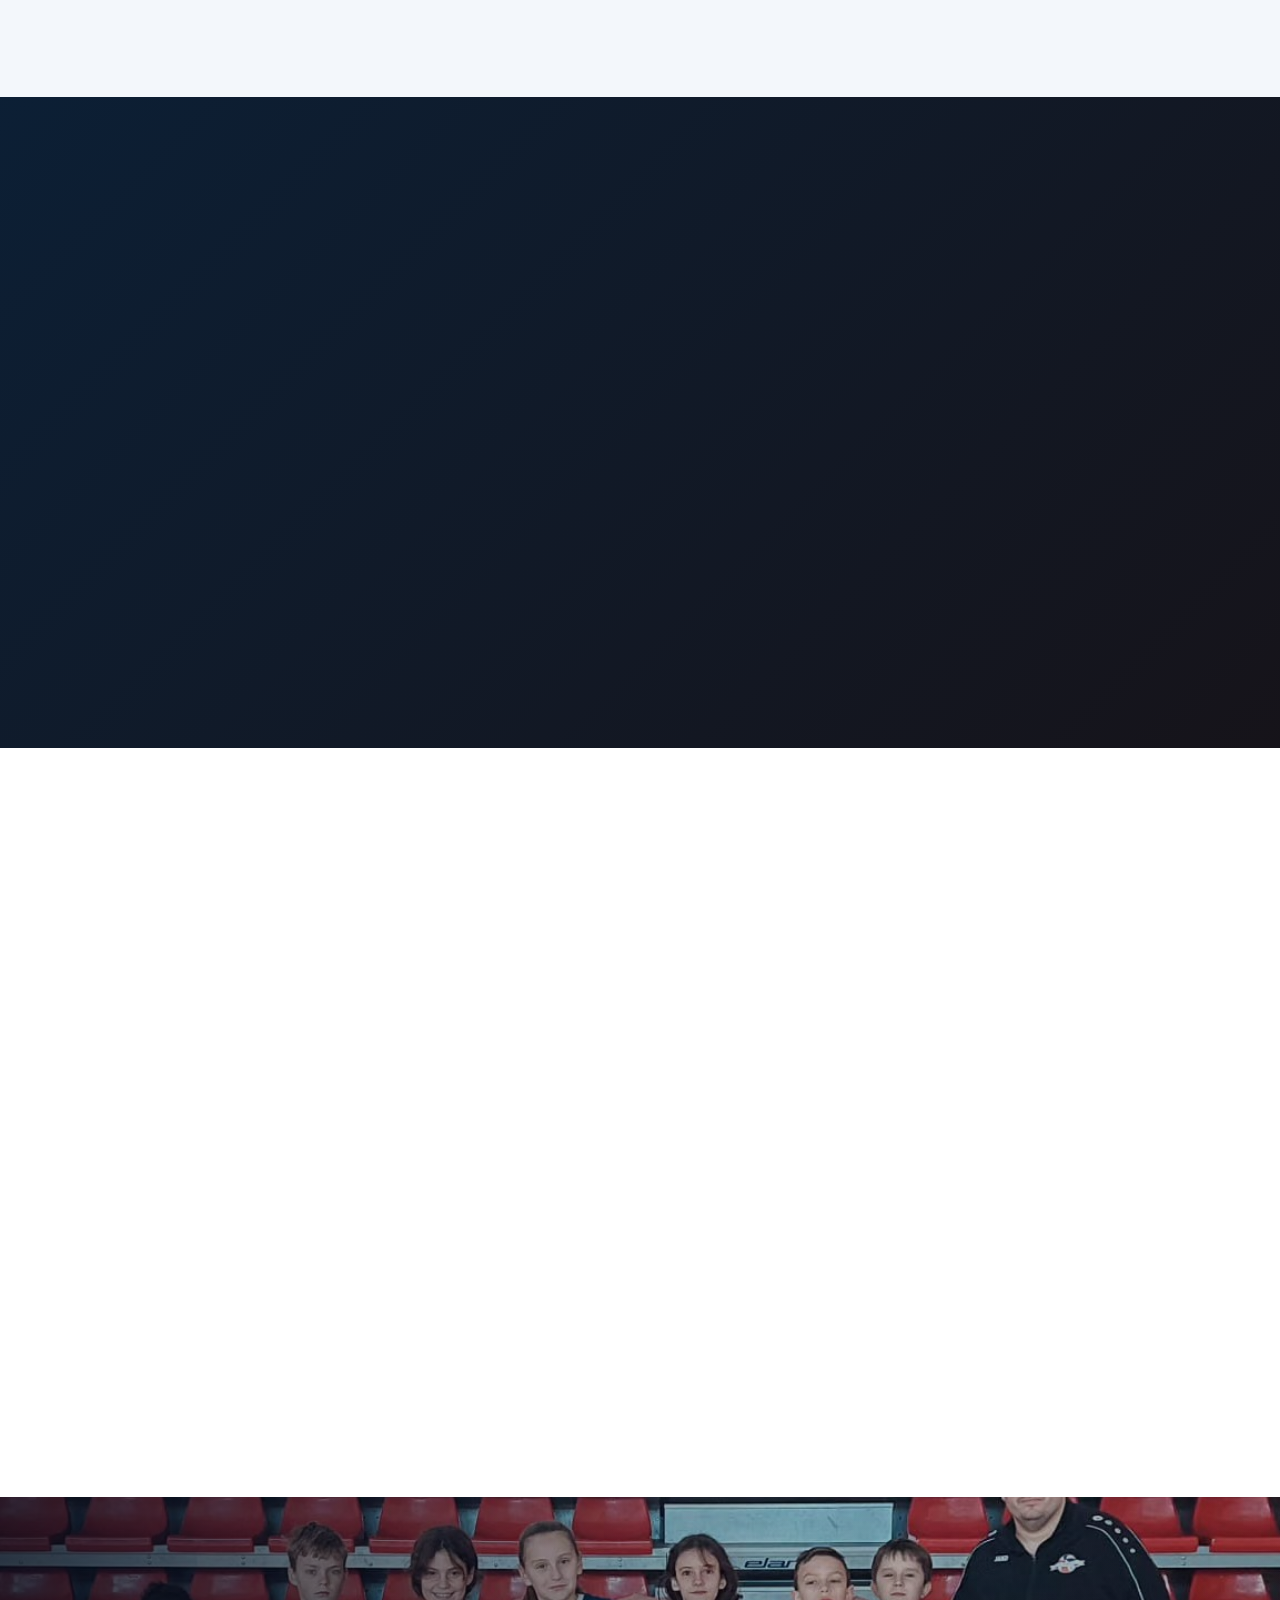
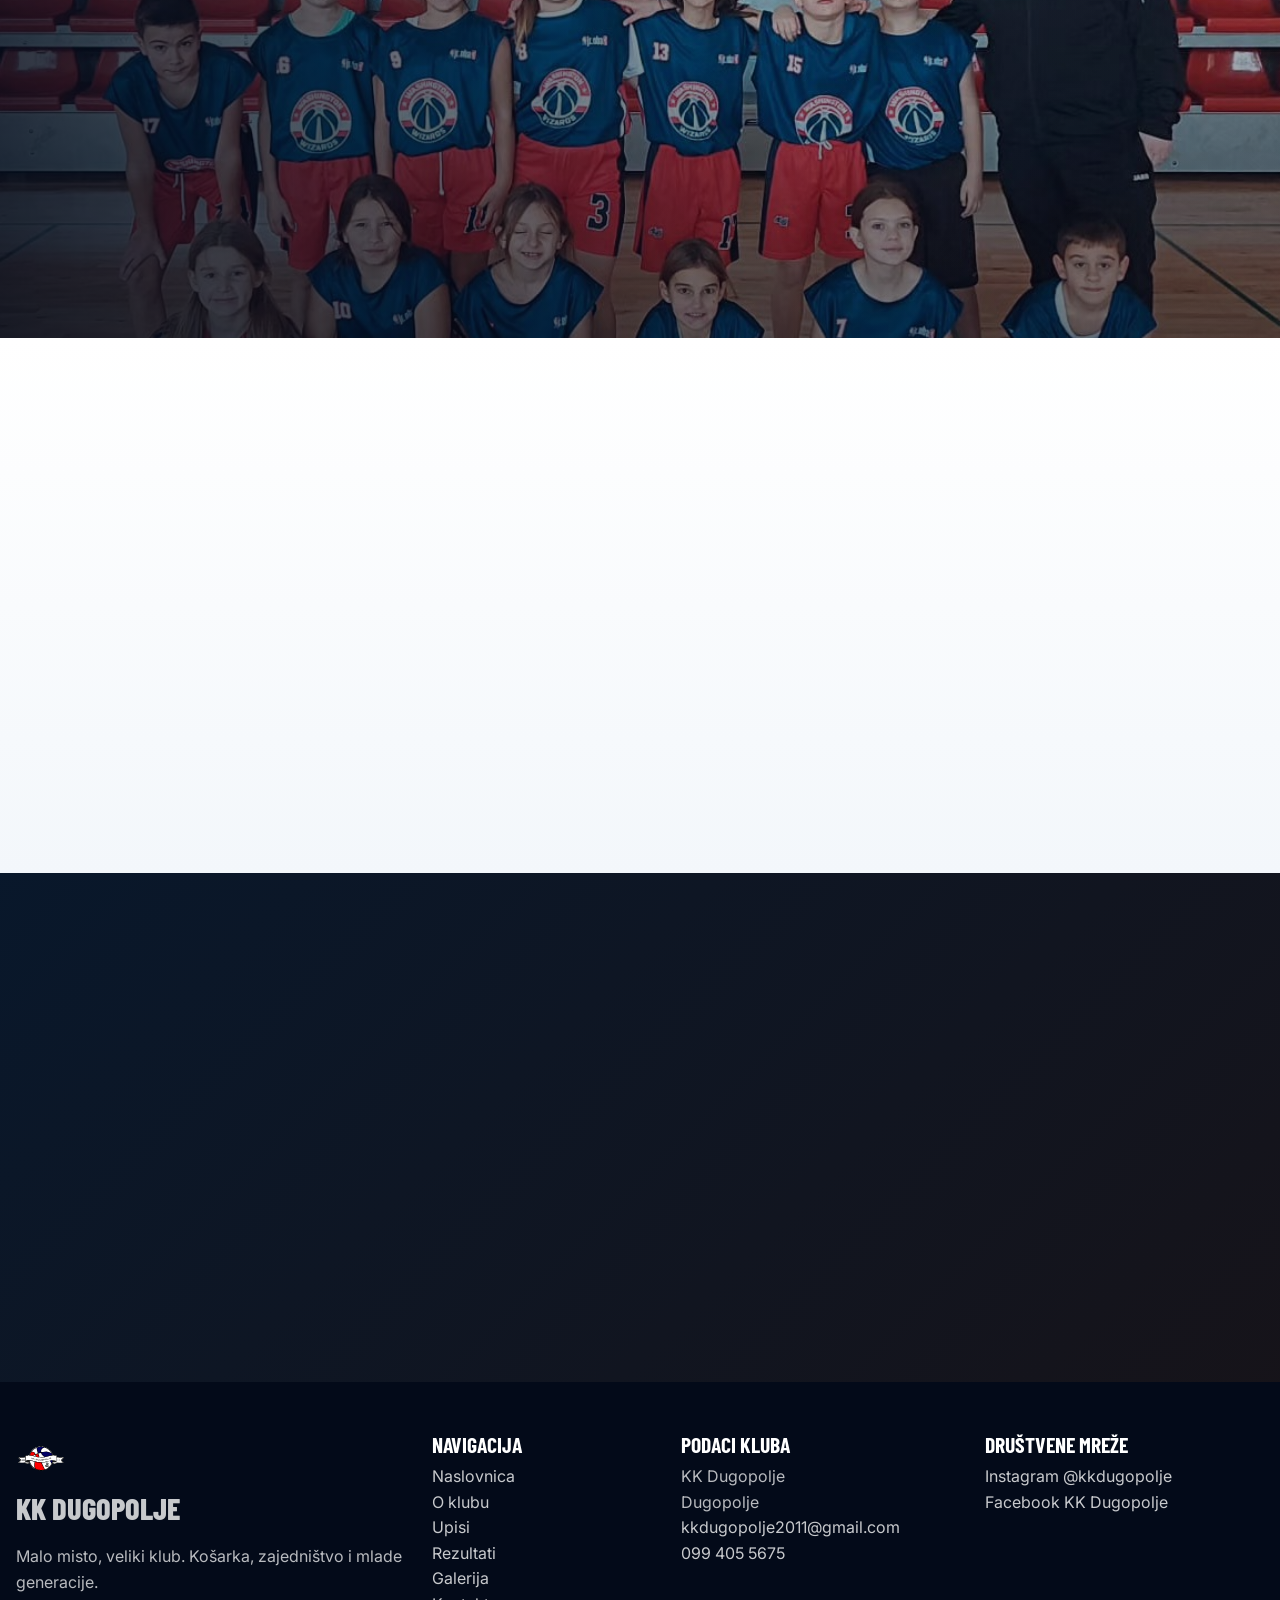
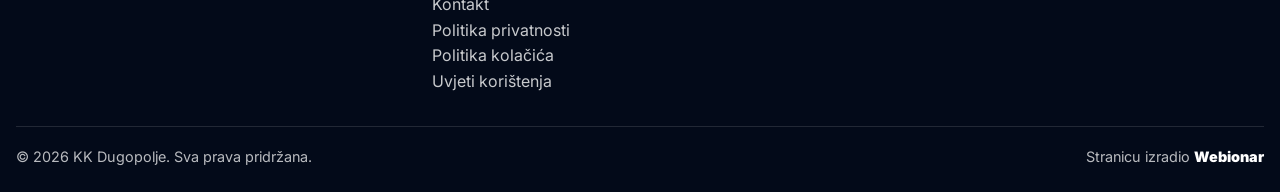
==== commit bffb1c93: "Show weekend fixtures on homepage" ====
--- a/index.html
+++ b/index.html
@@ -18,8 +18,8 @@
     <link rel="preconnect" href="https://fonts.googleapis.com">
     <link rel="preconnect" href="https://fonts.gstatic.com" crossorigin>
     <link href="https://fonts.googleapis.com/css2?family=Barlow+Condensed:wght@600;700;800&family=Inter:wght@400;500;700;800;900&display=swap" rel="stylesheet">
-    <link rel="stylesheet" href="styles.css?v=footer-next-match-20261013">
-    <script src="script.js?v=footer-next-match-20261013" defer></script>
+    <link rel="stylesheet" href="styles.css?v=weekend-matches-20261013">
+    <script src="script.js?v=weekend-matches-20261013" defer></script>
   </head>
   <body>
     <a class="skip-link" href="#main">Preskoči na sadržaj</a>
@@ -45,30 +45,44 @@
             <a class="btn btn--outline" href="o-klubu.html">Upoznaj klub</a>
           </div>
         </div>
-        <a class="scroll-cue" href="#next-match-title" aria-label="Skrolaj na sljedeću utakmicu"><span></span></a>
+        <a class="scroll-cue" href="#next-match-title" aria-label="Skrolaj na utakmice vikenda"><span></span></a>
       </section>
 
       <section class="next-match-section" aria-labelledby="next-match-title" data-next-match-section>
         <div class="container next-match-wrap">
           <div class="next-match-heading reveal">
             <p class="eyebrow">Raspored</p>
-            <h2 id="next-match-title">Sljedeća utakmica</h2>
-          </div>
-          <article class="next-match-card reveal" data-next-match-card>
-            <div class="next-match-card__meta">
-              <span class="tag" data-next-match-category>Kadetkinje U16</span>
-              <time datetime="2026-10-04" data-next-match-date>04.10.2026.</time>
-            </div>
-            <div class="next-match-card__body">
-              <div class="next-team" data-next-match-home><span class="team-mark"><img src="assets/images/grb.svg" alt=""></span><strong>KK Dugopolje</strong></div>
-              <span class="next-match-card__versus">VS</span>
-              <div class="next-team next-team--away" data-next-match-away><span class="team-mark">GOS</span><strong>KA Anđa Jelavić</strong></div>
-            </div>
-            <div class="next-match-card__footer">
-              <p data-next-match-round>Utakmica za 1.misto / Kadetkinje U16</p>
-              <a class="btn btn--primary" href="rezultati.html">Svi rezultati</a>
-            </div>
-          </article>
+            <h2 id="next-match-title">Utakmice vikenda</h2>
+          </div>
+          <div class="weekend-match-list reveal" data-weekend-matches-list>
+            <article class="weekend-match-card">
+              <div class="weekend-match-card__meta">
+                <span class="tag">Kadetkinje U16</span>
+                <time datetime="2026-10-17">17.10.2026.</time>
+              </div>
+              <div class="weekend-match-card__teams">
+                <strong>ŽKK Albatros</strong>
+                <span>VS</span>
+                <strong>KK Dugopolje</strong>
+              </div>
+              <p>4. kolo</p>
+            </article>
+            <article class="weekend-match-card">
+              <div class="weekend-match-card__meta">
+                <span class="tag">Djevojčice U13 grupa B</span>
+                <time datetime="2026-10-17">17.10.2026.</time>
+              </div>
+              <div class="weekend-match-card__teams">
+                <strong>KK Dugopolje</strong>
+                <span>VS</span>
+                <strong>KAŽL</strong>
+              </div>
+              <p>1. kolo</p>
+            </article>
+          </div>
+          <div class="next-match-actions reveal">
+            <a class="btn btn--primary" href="rezultati.html">Svi rezultati</a>
+          </div>
         </div>
       </section>
 
--- a/styles.css
+++ b/styles.css
@@ -389,81 +389,81 @@
   background:
     linear-gradient(135deg, rgba(75, 184, 255, 0.12), rgba(245, 130, 32, 0.08)),
     var(--color-primary-dark);
-  padding: clamp(36px, 5vw, 62px) 0;
+  padding: clamp(24px, 3.4vw, 44px) 0;
 }
 .next-match-wrap {
   display: grid;
-  gap: 18px;
+  gap: 14px;
 }
 .next-match-heading {
   display: grid;
   gap: 4px;
 }
 .next-match-heading h2 {
-  font-size: clamp(2.35rem, 6vw, 4.8rem);
-}
-.next-match-card {
-  display: grid;
-  gap: 20px;
-  padding: clamp(20px, 3vw, 30px);
+  font-size: clamp(2rem, 4.8vw, 3.6rem);
+}
+.weekend-match-list {
+  display: grid;
+  gap: 12px;
+}
+.weekend-match-card {
+  display: grid;
+  gap: 12px;
+  padding: clamp(16px, 2.2vw, 22px);
   background: linear-gradient(145deg, rgba(255, 255, 255, 0.1), rgba(255, 255, 255, 0.035));
   border: 1px solid rgba(255, 255, 255, 0.14);
-  border-left: 5px solid var(--color-accent-strong);
-  box-shadow: 0 24px 54px rgba(0, 0, 0, 0.22);
-}
-.next-match-card__meta,
-.next-match-card__footer {
+  border-left: 4px solid var(--color-accent-strong);
+  box-shadow: 0 16px 36px rgba(0, 0, 0, 0.18);
+}
+.weekend-match-card__meta {
   display: flex;
   flex-wrap: wrap;
   align-items: center;
   justify-content: space-between;
-  gap: 12px;
-}
-.next-match-card time {
+  gap: 8px 12px;
+}
+.weekend-match-card time {
   color: rgba(255, 255, 255, 0.74);
-  font-size: 0.92rem;
-  font-weight: 900;
-  text-transform: uppercase;
-}
-.next-match-card__body {
+  font-size: 0.86rem;
+  font-weight: 900;
+  text-transform: uppercase;
+}
+.weekend-match-card__teams {
   display: grid;
   grid-template-columns: 1fr auto 1fr;
   align-items: center;
-  gap: clamp(12px, 3vw, 28px);
-}
-.next-match-card__versus {
+  gap: 12px;
+}
+.weekend-match-card__teams span {
   display: grid;
   place-items: center;
-  width: clamp(48px, 7vw, 66px);
-  height: clamp(48px, 7vw, 66px);
+  width: 38px;
+  height: 38px;
   color: var(--color-primary-dark);
   background: var(--color-accent);
   font-family: var(--font-heading);
-  font-size: clamp(1.55rem, 4vw, 2.35rem);
+  font-size: 1.25rem;
   font-weight: 800;
   line-height: 1;
 }
-.next-team {
-  display: flex;
-  align-items: center;
-  gap: 12px;
+.weekend-match-card__teams strong {
   min-width: 0;
-}
-.next-team--away {
-  justify-content: flex-end;
+  color: var(--color-light);
+  font-family: var(--font-heading);
+  font-size: clamp(1.45rem, 3vw, 2.35rem);
+  line-height: 0.9;
+  text-transform: uppercase;
+}
+.weekend-match-card__teams strong:last-child {
   text-align: right;
 }
-.next-team strong {
-  min-width: 0;
-  color: var(--color-light);
-  font-family: var(--font-heading);
-  font-size: clamp(2rem, 5.5vw, 4.4rem);
-  line-height: 0.9;
-  text-transform: uppercase;
-}
-.next-match-card__footer p {
+.weekend-match-card p {
   color: rgba(255, 255, 255, 0.76);
   font-weight: 800;
+}
+.next-match-actions {
+  display: flex;
+  justify-content: flex-start;
 }
 .toolbar {
   display: flex;
@@ -1633,6 +1633,7 @@
   .news-grid { grid-template-columns: repeat(2, minmax(0, 1fr)); }
   .download-grid { grid-template-columns: repeat(3, minmax(0, 1fr)); }
   .pending-results-grid, .league-table-grid { grid-template-columns: repeat(2, minmax(0, 1fr)); }
+  .weekend-match-list { grid-template-columns: repeat(2, minmax(0, 1fr)); }
   .achievement-note { grid-template-columns: auto 1fr; }
   .news-card--featured { grid-column: span 2; }
   .gallery-preview__grid { grid-template-columns: repeat(4, 1fr); grid-auto-rows: 190px; }
@@ -1759,25 +1760,19 @@
     min-height: 42px;
     padding-inline: 10px;
   }
-  .next-match-card__body {
+  .weekend-match-card__teams {
     grid-template-columns: 1fr;
     gap: 14px;
   }
-  .next-match-card__versus {
-    width: 48px;
-    height: 48px;
+  .weekend-match-card__teams span {
     margin-inline: auto;
   }
-  .next-team,
-  .next-team--away {
-    justify-content: flex-start;
+  .weekend-match-card__teams strong,
+  .weekend-match-card__teams strong:last-child {
     text-align: left;
-  }
-  .next-team strong {
-    font-size: clamp(1.8rem, 12vw, 3.2rem);
     overflow-wrap: anywhere;
   }
-  .next-match-card__footer .btn {
+  .next-match-actions .btn {
     width: 100%;
   }
   .match-table {
